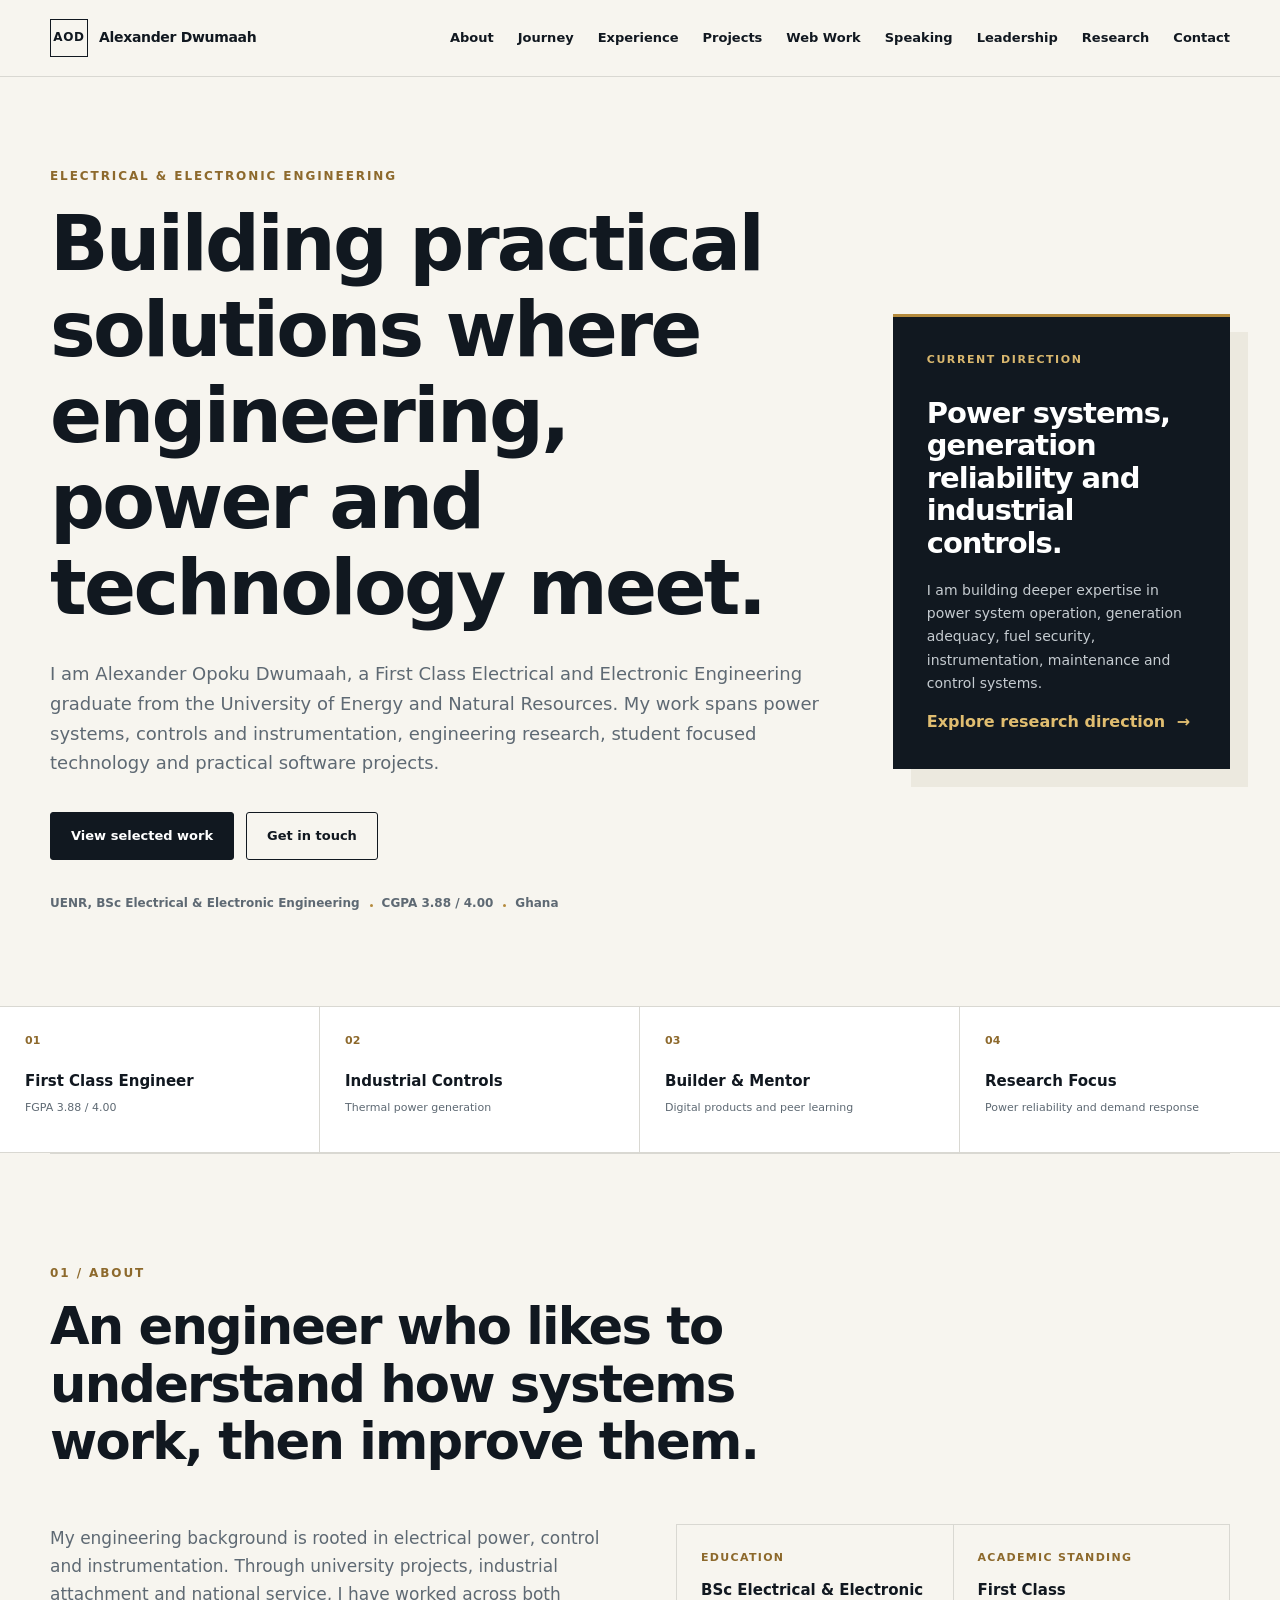
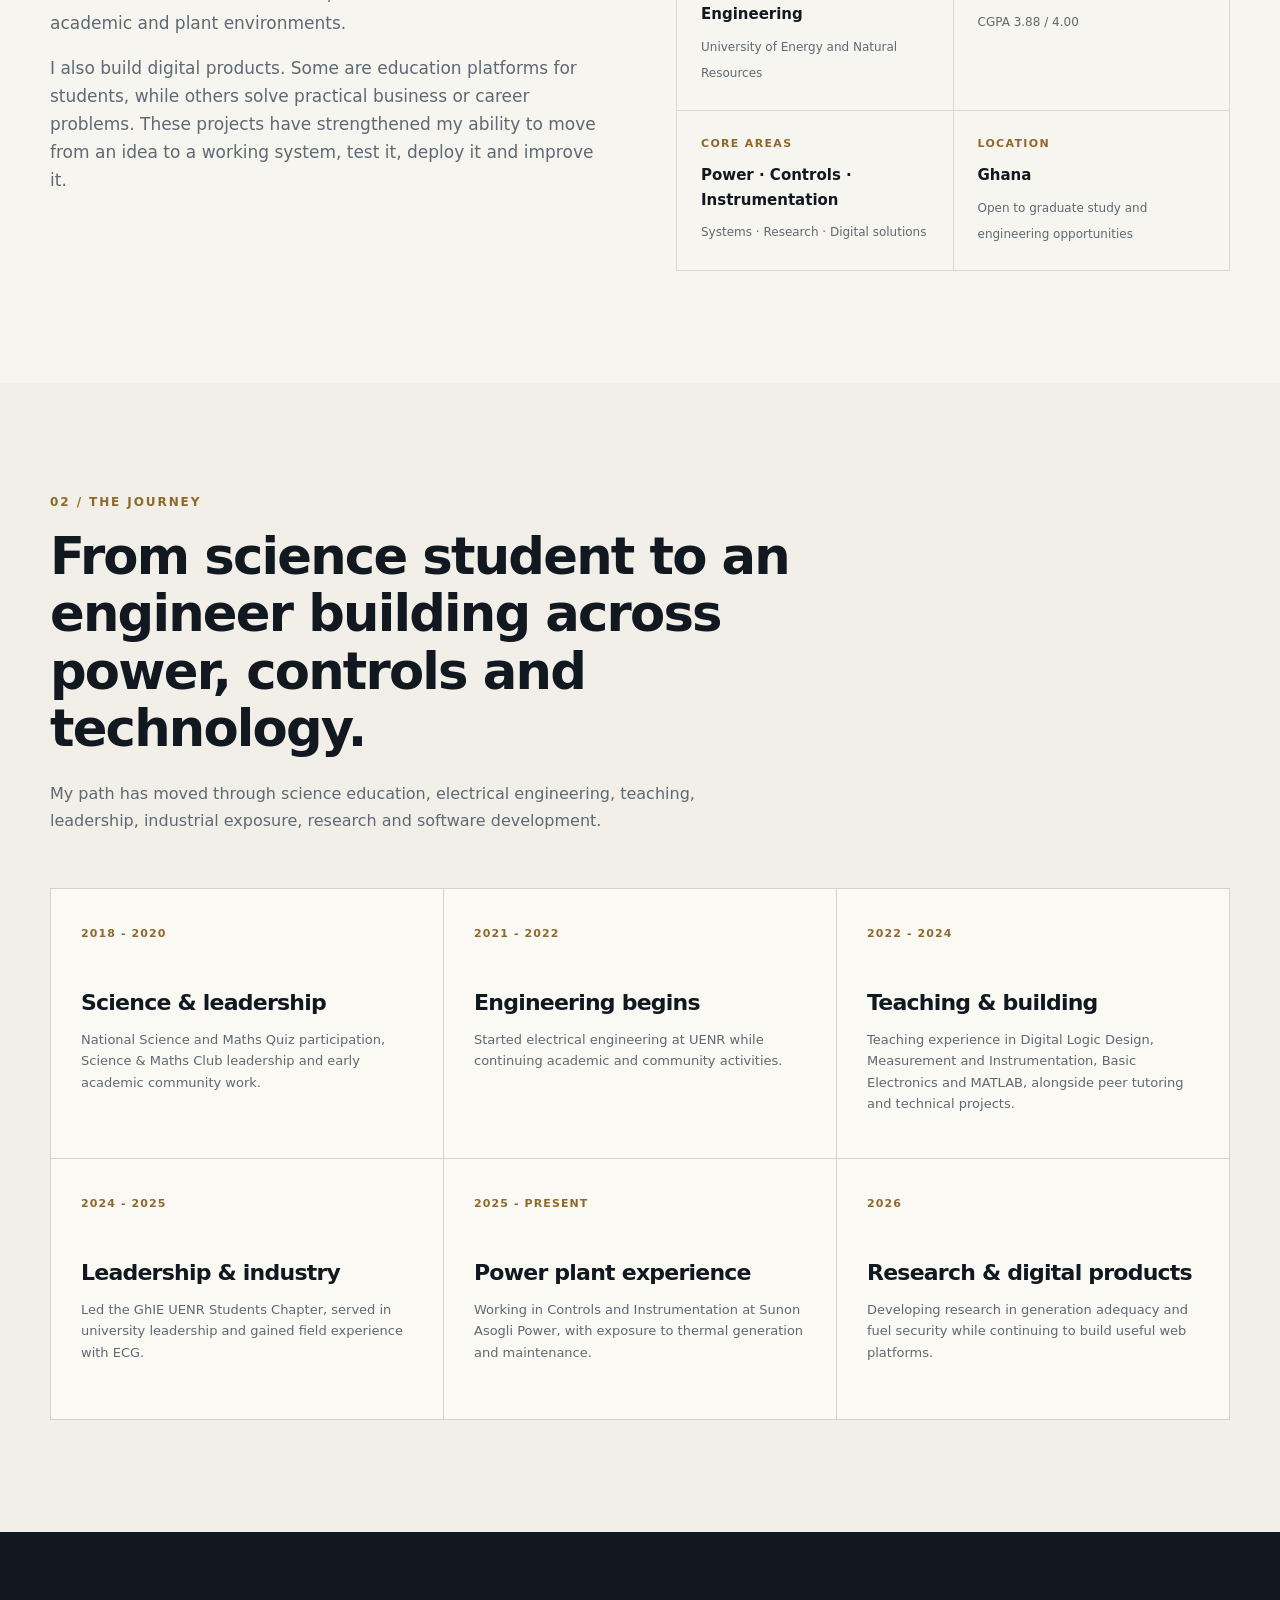
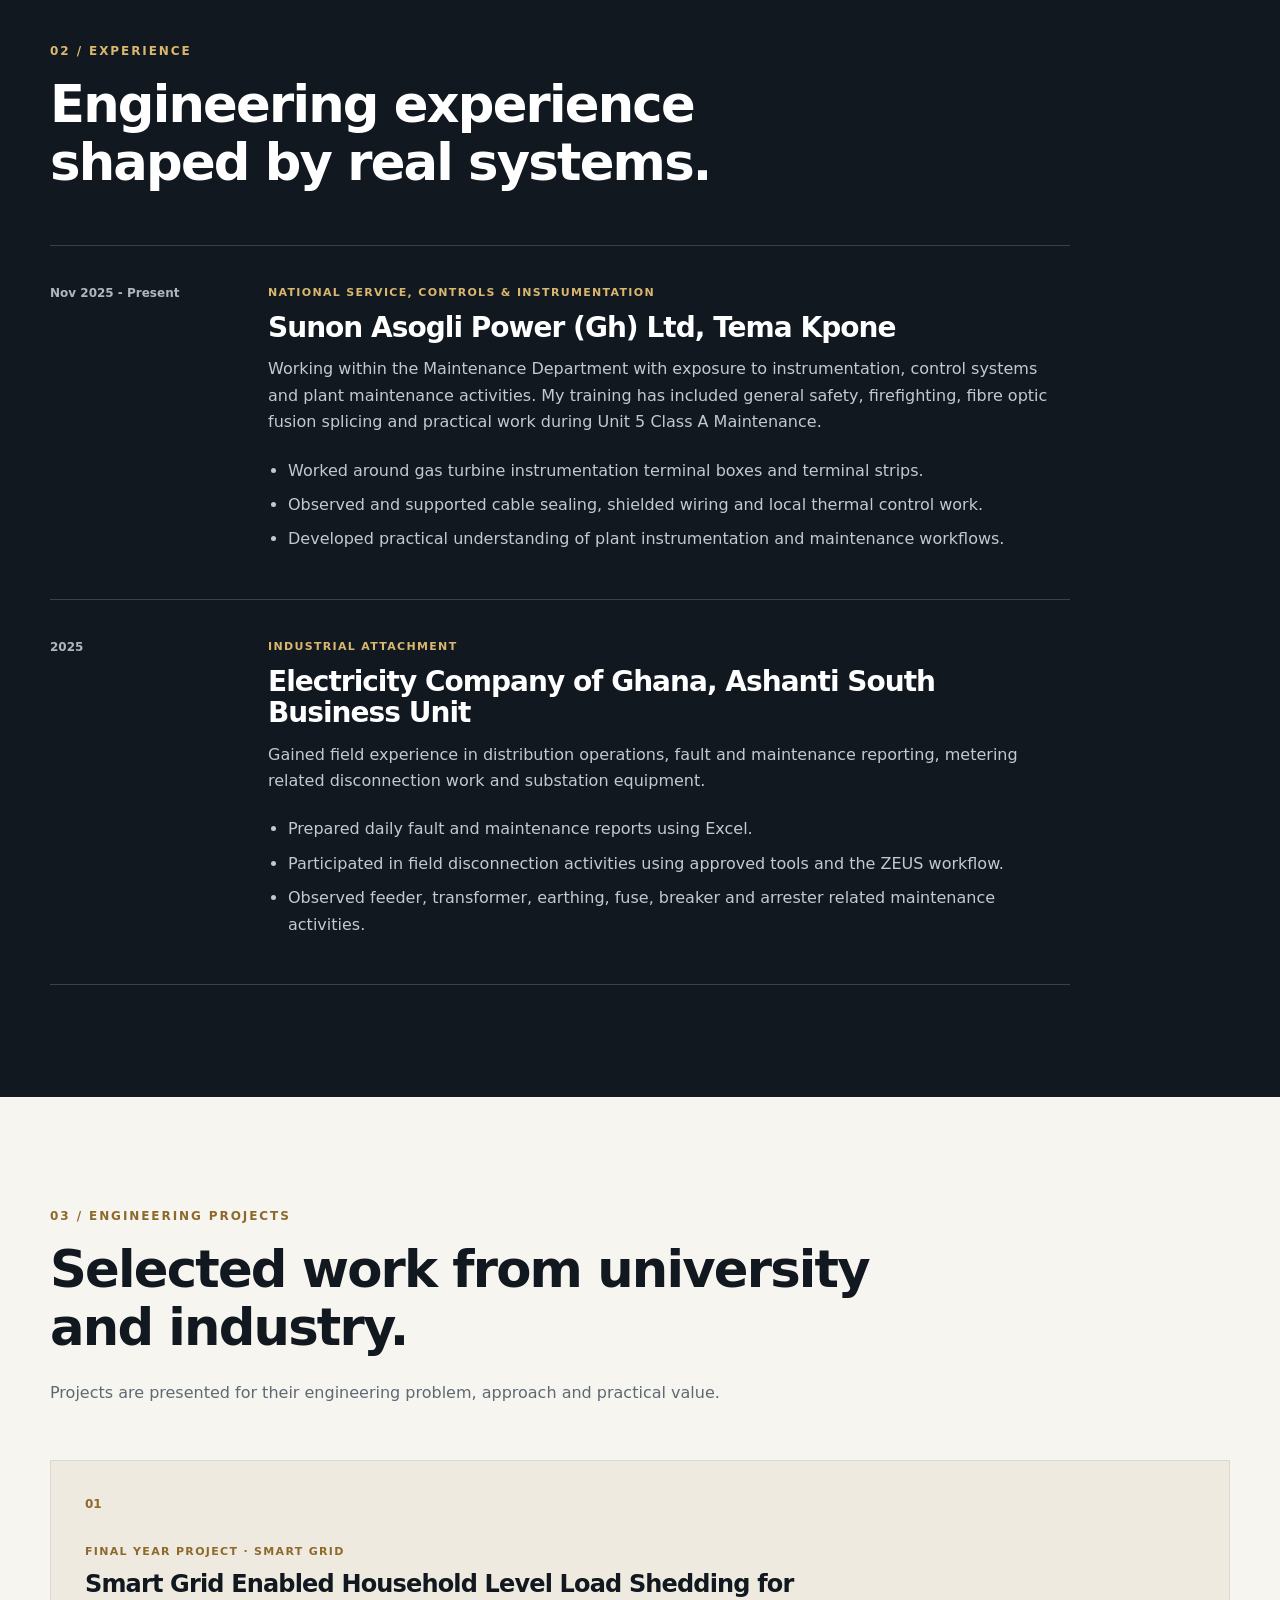
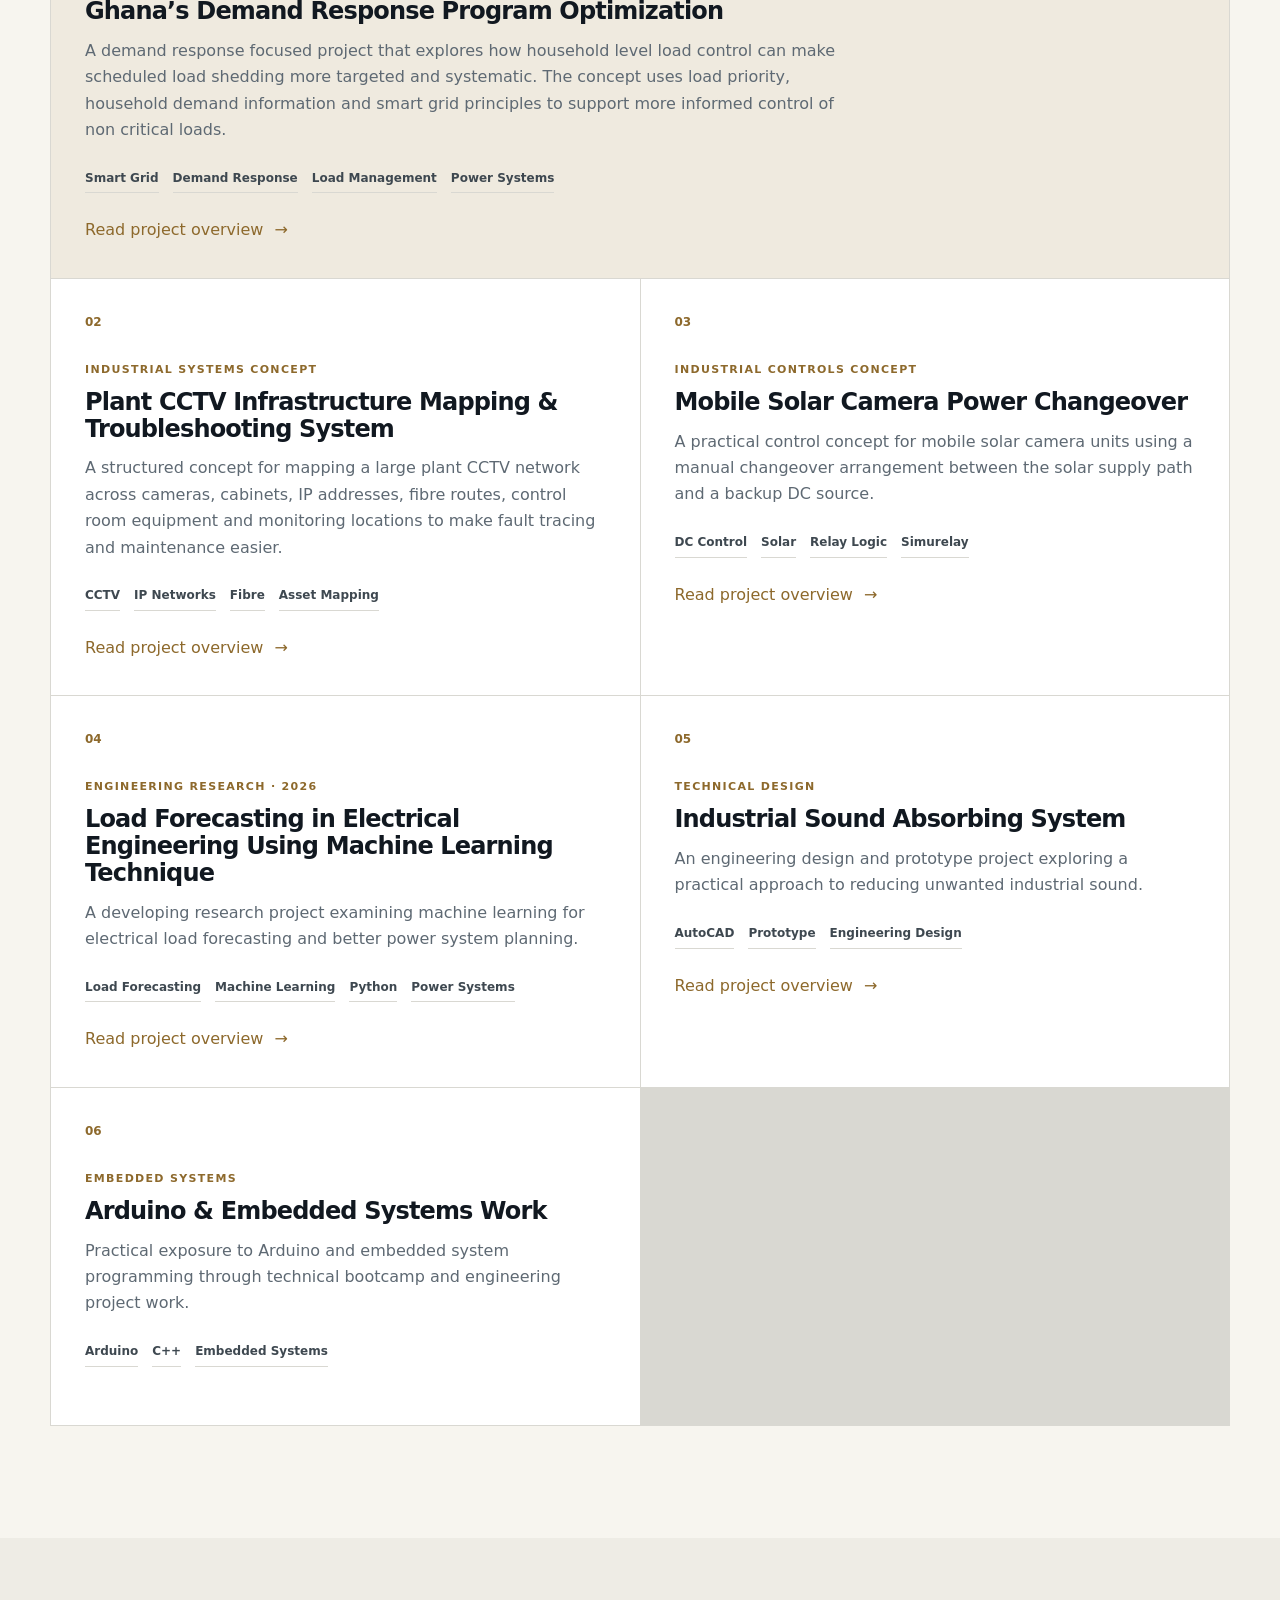
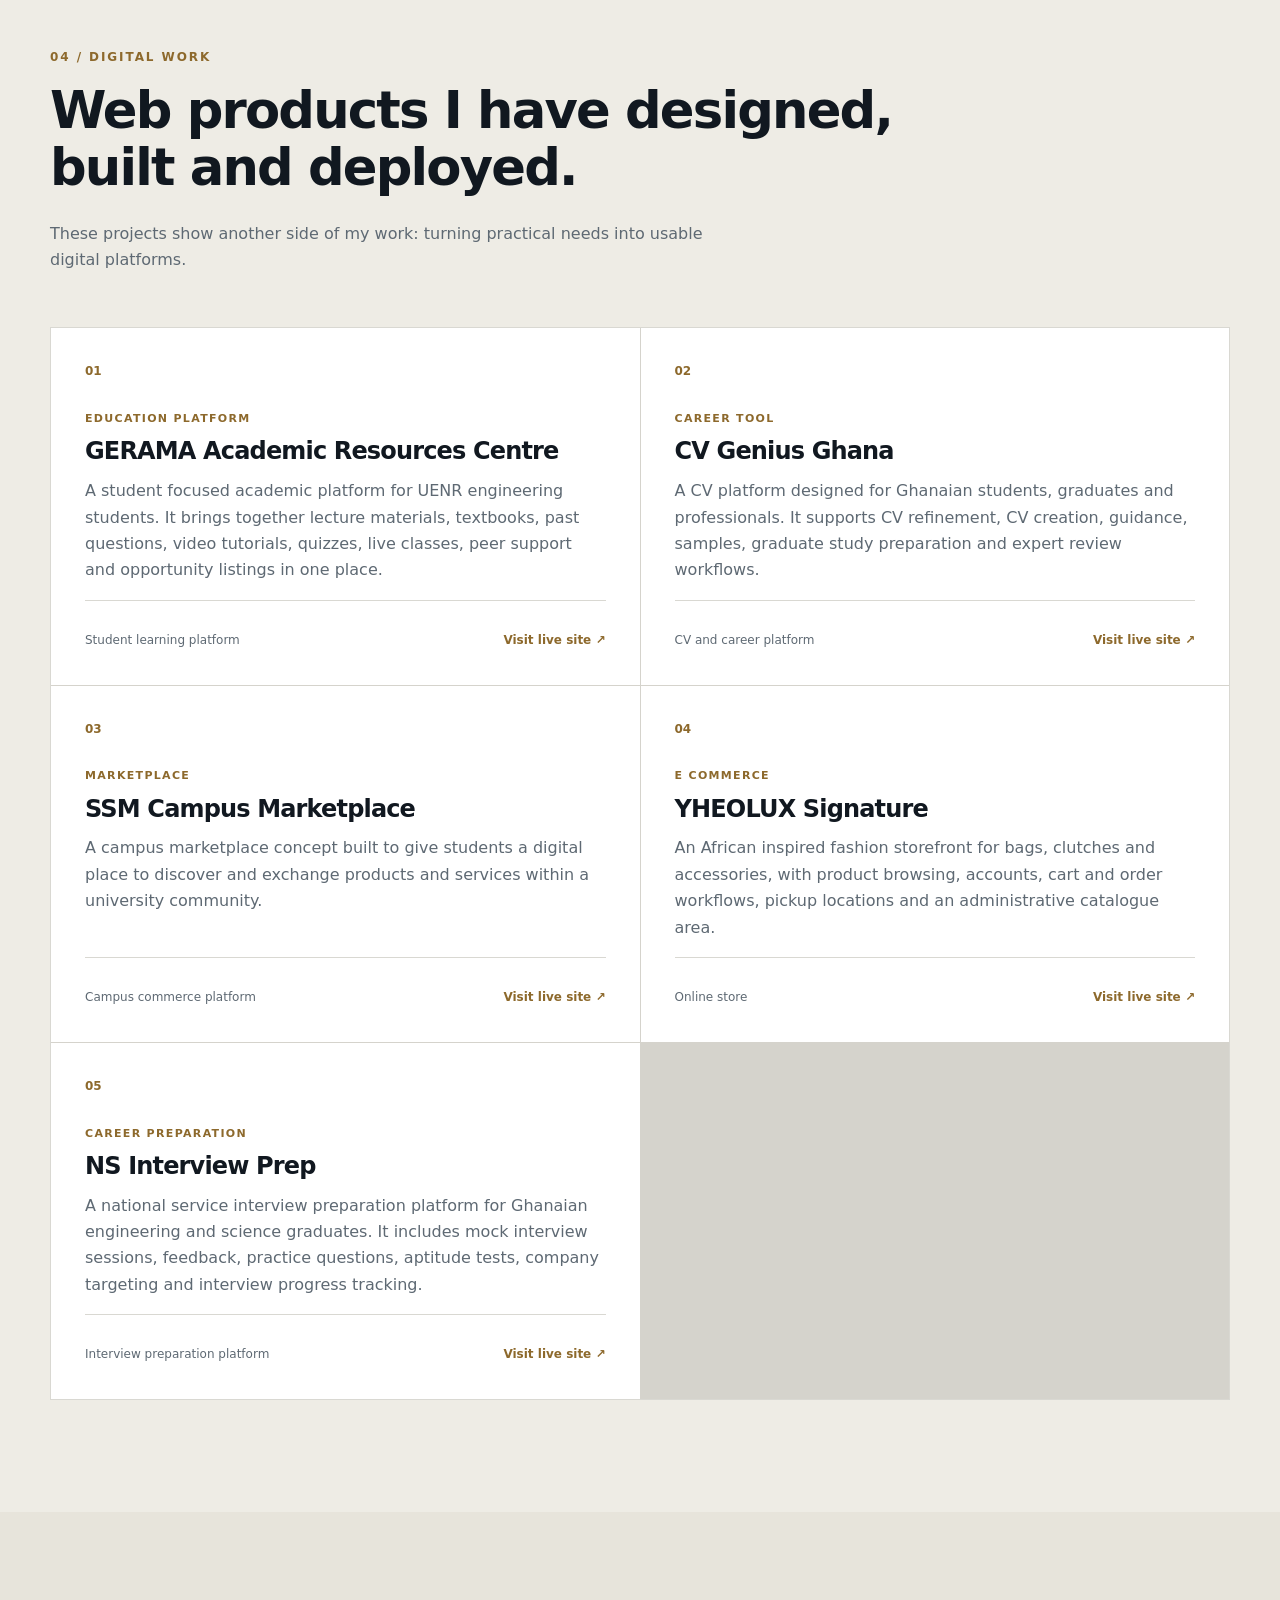
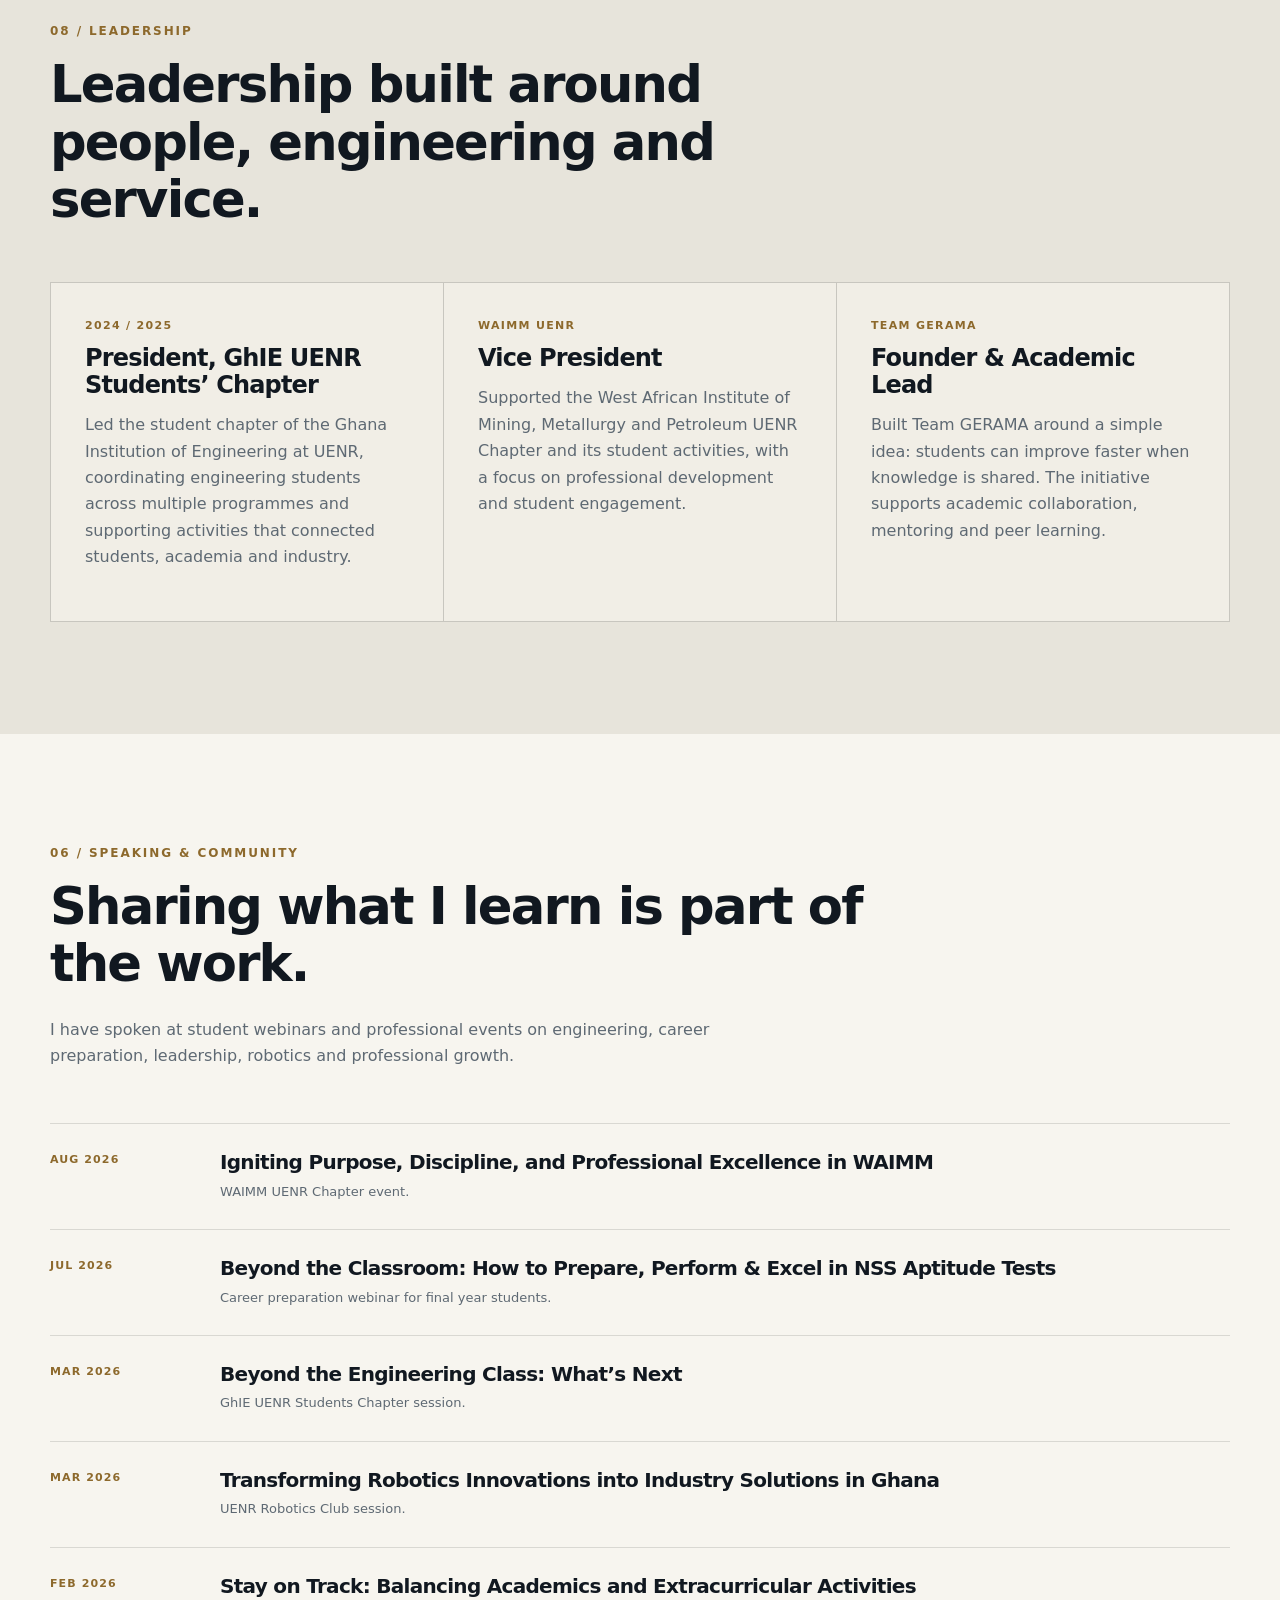
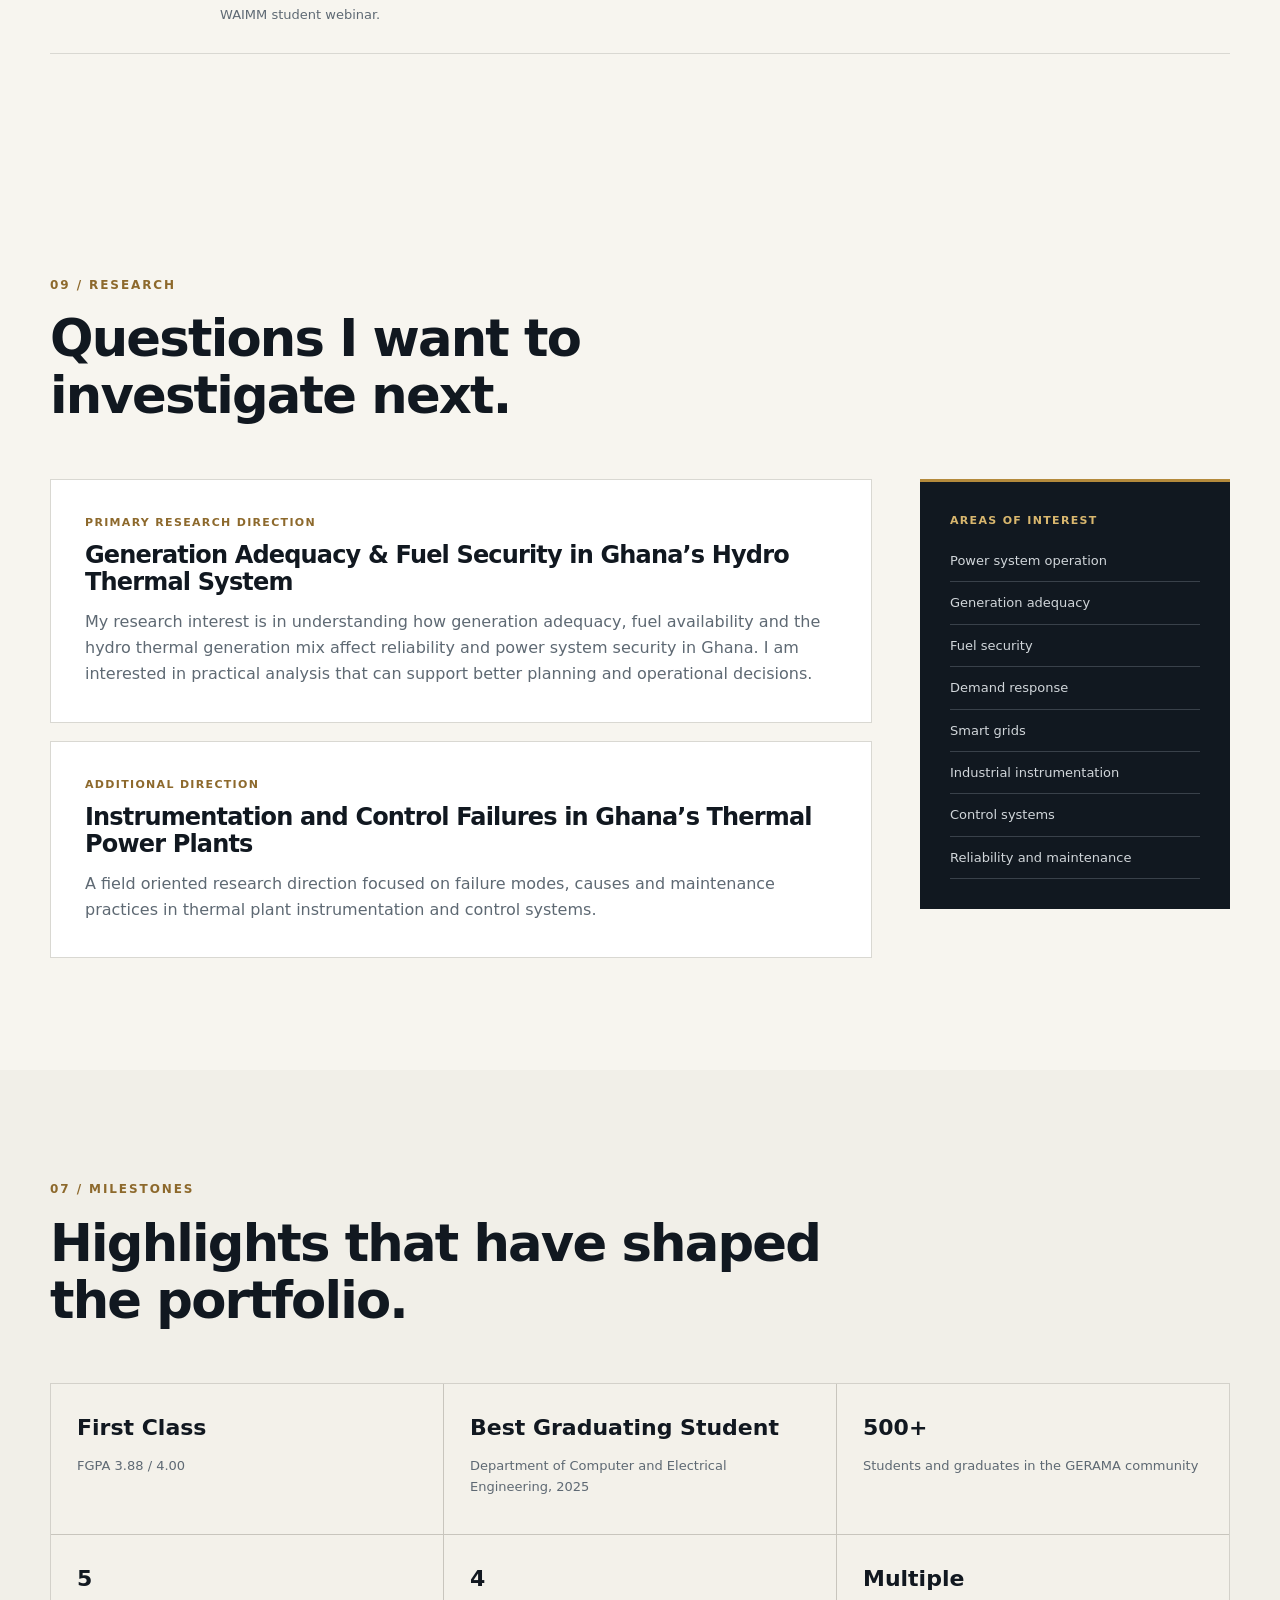
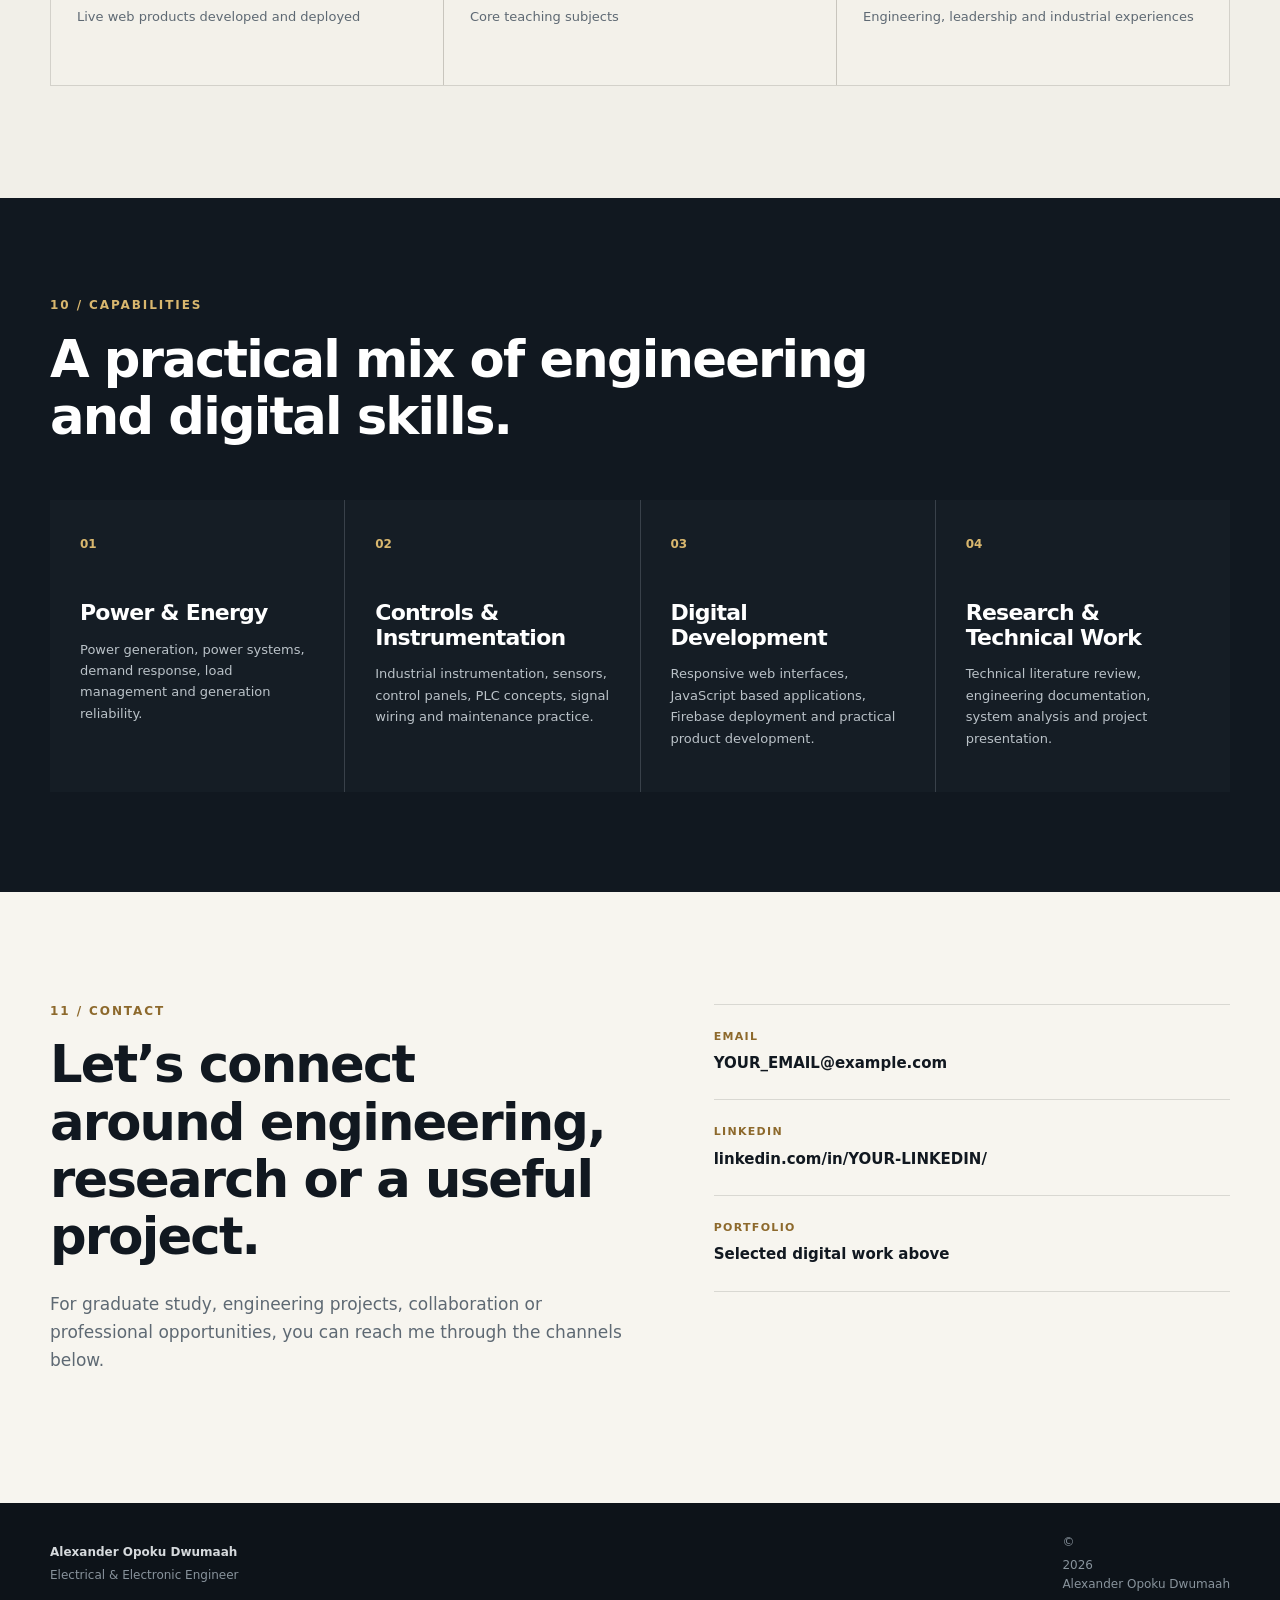
==== index.html @ 2cbf9107 "Initial commit: Portfolio website ready for deployment" ====
<!DOCTYPE html>
<html lang="en">
<head>
  <meta charset="UTF-8">
  <meta name="viewport" content="width=device-width, initial-scale=1.0">
  <meta name="description" content="Portfolio of Alexander Opoku Dwumaah, Electrical and Electronic Engineer focused on power systems, controls, instrumentation, research and practical digital solutions.">
  <meta name="author" content="Alexander Opoku Dwumaah">
  <title>Alexander Opoku Dwumaah | Electrical & Electronic Engineer</title>
  <link rel="stylesheet" href="styles.css">
</head>
<body>
  <header class="site-header">
    <div class="nav-wrap">
      <a class="brand" href="#home" aria-label="Alexander Opoku Dwumaah home">
        <span class="brand-mark">AOD</span>
        <span class="brand-name">Alexander Dwumaah</span>
      </a>

      <button class="menu-toggle" id="menuToggle" aria-label="Open navigation" aria-expanded="false">
        <span></span><span></span><span></span>
      </button>

      <nav class="main-nav" id="mainNav">
        <a href="#about">About</a><a href="#journey">Journey</a>
        <a href="#experience">Experience</a>
        <a href="#projects">Projects</a>
        <a href="#web-work">Web Work</a><a href="#talks">Speaking</a>
        <a href="#leadership">Leadership</a>
        <a href="#research">Research</a>
        <a href="#contact">Contact</a>
      </nav>
    </div>
  </header>

  <main id="home">
    <section class="hero section">
      <div class="hero-copy">
        <p class="eyebrow">Electrical & Electronic Engineering</p>
        <h1>Building practical solutions where engineering, power and technology meet.</h1>
        <p class="hero-text">
          I am Alexander Opoku Dwumaah, a First Class Electrical and Electronic Engineering graduate from the University of Energy and Natural Resources. My work spans power systems, controls and instrumentation, engineering research, student focused technology and practical software projects.
        </p>
        <div class="hero-actions">
          <a class="button button-dark" href="#projects">View selected work</a>
          <a class="button button-light" href="#contact">Get in touch</a>
        </div>
        <div class="hero-meta">
          <span>UENR, BSc Electrical & Electronic Engineering</span>
          <span>CGPA 3.88 / 4.00</span>
          <span>Ghana</span>
        </div>
      </div>

      <aside class="hero-card">
        <p class="card-label">Current direction</p>
        <h2>Power systems, generation reliability and industrial controls.</h2>
        <p>
          I am building deeper expertise in power system operation, generation adequacy, fuel security, instrumentation, maintenance and control systems.
        </p>
        <a href="#research" class="text-link">Explore research direction <span>→</span></a>
      </aside>
    </section>

    <section class="profile-strip"><div><span>01</span><strong>First Class Engineer</strong><small>FGPA 3.88 / 4.00</small></div><div><span>02</span><strong>Industrial Controls</strong><small>Thermal power generation</small></div><div><span>03</span><strong>Builder & Mentor</strong><small>Digital products and peer learning</small></div><div><span>04</span><strong>Research Focus</strong><small>Power reliability and demand response</small></div></section>

    <section class="section intro-section" id="about">
      <div class="section-heading">
        <p class="eyebrow">01 / About</p>
        <h2>An engineer who likes to understand how systems work, then improve them.</h2>
      </div>
      <div class="two-column">
        <div>
          <p>
            My engineering background is rooted in electrical power, control and instrumentation. Through university projects, industrial attachment and national service, I have worked across both academic and plant environments.
          </p>
          <p>
            I also build digital products. Some are education platforms for students, while others solve practical business or career problems. These projects have strengthened my ability to move from an idea to a working system, test it, deploy it and improve it.
          </p>
        </div>
        <div class="detail-grid">
          <div>
            <span class="detail-title">Education</span>
            <strong>BSc Electrical & Electronic Engineering</strong>
            <small>University of Energy and Natural Resources</small>
          </div>
          <div>
            <span class="detail-title">Academic standing</span>
            <strong>First Class</strong>
            <small>CGPA 3.88 / 4.00</small>
          </div>
          <div>
            <span class="detail-title">Core areas</span>
            <strong>Power · Controls · Instrumentation</strong>
            <small>Systems · Research · Digital solutions</small>
          </div>
          <div>
            <span class="detail-title">Location</span>
            <strong>Ghana</strong>
            <small>Open to graduate study and engineering opportunities</small>
          </div>
        </div>
      </div>
    </section>

    <section class="section journey-section" id="journey"><div class="section-heading"><p class="eyebrow">02 / The Journey</p><h2>From science student to an engineer building across power, controls and technology.</h2><p class="section-intro">My path has moved through science education, electrical engineering, teaching, leadership, industrial exposure, research and software development.</p></div><div class="journey-grid"><article><span>2018 - 2020</span><h3>Science & leadership</h3><p>National Science and Maths Quiz participation, Science & Maths Club leadership and early academic community work.</p></article><article><span>2021 - 2022</span><h3>Engineering begins</h3><p>Started electrical engineering at UENR while continuing academic and community activities.</p></article><article><span>2022 - 2024</span><h3>Teaching & building</h3><p>Teaching experience in Digital Logic Design, Measurement and Instrumentation, Basic Electronics and MATLAB, alongside peer tutoring and technical projects.</p></article><article><span>2024 - 2025</span><h3>Leadership & industry</h3><p>Led the GhIE UENR Students Chapter, served in university leadership and gained field experience with ECG.</p></article><article><span>2025 - Present</span><h3>Power plant experience</h3><p>Working in Controls and Instrumentation at Sunon Asogli Power, with exposure to thermal generation and maintenance.</p></article><article><span>2026</span><h3>Research & digital products</h3><p>Developing research in generation adequacy and fuel security while continuing to build useful web platforms.</p></article></div></section>

    <section class="section dark-section" id="experience">
      <div class="section-heading">
        <p class="eyebrow light">02 / Experience</p>
        <h2>Engineering experience shaped by real systems.</h2>
      </div>

      <div class="timeline">
        <article class="timeline-item">
          <div class="timeline-date">Nov 2025 - Present</div>
          <div class="timeline-content">
            <p class="role">National Service, Controls & Instrumentation</p>
            <h3>Sunon Asogli Power (Gh) Ltd, Tema Kpone</h3>
            <p>
              Working within the Maintenance Department with exposure to instrumentation, control systems and plant maintenance activities. My training has included general safety, firefighting, fibre optic fusion splicing and practical work during Unit 5 Class A Maintenance.
            </p>
            <ul>
              <li>Worked around gas turbine instrumentation terminal boxes and terminal strips.</li>
              <li>Observed and supported cable sealing, shielded wiring and local thermal control work.</li>
              <li>Developed practical understanding of plant instrumentation and maintenance workflows.</li>
            </ul>
          </div>
        </article>

        <article class="timeline-item">
          <div class="timeline-date">2025</div>
          <div class="timeline-content">
            <p class="role">Industrial Attachment</p>
            <h3>Electricity Company of Ghana, Ashanti South Business Unit</h3>
            <p>
              Gained field experience in distribution operations, fault and maintenance reporting, metering related disconnection work and substation equipment.
            </p>
            <ul>
              <li>Prepared daily fault and maintenance reports using Excel.</li>
              <li>Participated in field disconnection activities using approved tools and the ZEUS workflow.</li>
              <li>Observed feeder, transformer, earthing, fuse, breaker and arrester related maintenance activities.</li>
            </ul>
          </div>
        </article>
      </div>
    </section>

    <section class="section" id="projects">
      <div class="section-heading">
        <p class="eyebrow">03 / Engineering Projects</p>
        <h2>Selected work from university and industry.</h2>
        <p class="section-intro">Projects are presented for their engineering problem, approach and practical value.</p>
      </div>

      <div class="project-grid">
        <article class="project-card featured">
          <div class="project-number">01</div>
          <p class="project-type">Final Year Project · Smart Grid</p>
          <h3>Smart Grid Enabled Household Level Load Shedding for Ghana’s Demand Response Program Optimization</h3>
          <p>
            A demand response focused project that explores how household level load control can make scheduled load shedding more targeted and systematic. The concept uses load priority, household demand information and smart grid principles to support more informed control of non critical loads.
          </p>
          <div class="tags">
            <span>Smart Grid</span><span>Demand Response</span><span>Load Management</span><span>Power Systems</span>
          </div>
          <button class="text-button" data-project="demand">Read project overview <span>→</span></button>
        </article>

        <article class="project-card">
          <div class="project-number">02</div>
          <p class="project-type">Industrial Systems Concept</p>
          <h3>Plant CCTV Infrastructure Mapping & Troubleshooting System</h3>
          <p>
            A structured concept for mapping a large plant CCTV network across cameras, cabinets, IP addresses, fibre routes, control room equipment and monitoring locations to make fault tracing and maintenance easier.
          </p>
          <div class="tags">
            <span>CCTV</span><span>IP Networks</span><span>Fibre</span><span>Asset Mapping</span>
          </div>
          <button class="text-button" data-project="cctv">Read project overview <span>→</span></button>
        </article>

        <article class="project-card">
          <div class="project-number">03</div>
          <p class="project-type">Industrial Controls Concept</p>
          <h3>Mobile Solar Camera Power Changeover</h3>
          <p>
            A practical control concept for mobile solar camera units using a manual changeover arrangement between the solar supply path and a backup DC source.
          </p>
          <div class="tags">
            <span>DC Control</span><span>Solar</span><span>Relay Logic</span><span>Simurelay</span>
          </div>
          <button class="text-button" data-project="solar">Read project overview <span>→</span></button>
        </article>
        <article class="project-card"><div class="project-number">04</div><p class="project-type">Engineering Research · 2026</p><h3>Load Forecasting in Electrical Engineering Using Machine Learning Technique</h3><p>A developing research project examining machine learning for electrical load forecasting and better power system planning.</p><div class="tags"><span>Load Forecasting</span><span>Machine Learning</span><span>Python</span><span>Power Systems</span></div><button class="text-button" data-project="forecast">Read project overview <span>→</span></button></article><article class="project-card"><div class="project-number">05</div><p class="project-type">Technical Design</p><h3>Industrial Sound Absorbing System</h3><p>An engineering design and prototype project exploring a practical approach to reducing unwanted industrial sound.</p><div class="tags"><span>AutoCAD</span><span>Prototype</span><span>Engineering Design</span></div><button class="text-button" data-project="sound">Read project overview <span>→</span></button></article><article class="project-card"><div class="project-number">06</div><p class="project-type">Embedded Systems</p><h3>Arduino & Embedded Systems Work</h3><p>Practical exposure to Arduino and embedded system programming through technical bootcamp and engineering project work.</p><div class="tags"><span>Arduino</span><span>C++</span><span>Embedded Systems</span></div></article>
      </div>
    </section>

    <section class="section web-section" id="web-work">
      <div class="section-heading">
        <p class="eyebrow">04 / Digital Work</p>
        <h2>Web products I have designed, built and deployed.</h2>
        <p class="section-intro">
          These projects show another side of my work: turning practical needs into usable digital platforms.
        </p>
      </div>

      <div class="web-grid">
        <article class="web-card">
          <div class="web-index">01</div>
          <p class="project-type">Education Platform</p>
          <h3>GERAMA Academic Resources Centre</h3>
          <p>
            A student focused academic platform for UENR engineering students. It brings together lecture materials, textbooks, past questions, video tutorials, quizzes, live classes, peer support and opportunity listings in one place.
          </p>
          <div class="web-footer">
            <span>Student learning platform</span>
            <a href="https://gerama-portal.vercel.app/index.html" target="_blank" rel="noopener">Visit live site ↗</a>
          </div>
        </article>

        <article class="web-card">
          <div class="web-index">02</div>
          <p class="project-type">Career Tool</p>
          <h3>CV Genius Ghana</h3>
          <p>
            A CV platform designed for Ghanaian students, graduates and professionals. It supports CV refinement, CV creation, guidance, samples, graduate study preparation and expert review workflows.
          </p>
          <div class="web-footer">
            <span>CV and career platform</span>
            <a href="https://cv-genius-ghana.web.app/" target="_blank" rel="noopener">Visit live site ↗</a>
          </div>
        </article>

        <article class="web-card">
          <div class="web-index">03</div>
          <p class="project-type">Marketplace</p>
          <h3>SSM Campus Marketplace</h3>
          <p>
            A campus marketplace concept built to give students a digital place to discover and exchange products and services within a university community.
          </p>
          <div class="web-footer">
            <span>Campus commerce platform</span>
            <a href="https://ssm-market-bdcf6.firebaseapp.com/" target="_blank" rel="noopener">Visit live site ↗</a>
          </div>
        </article>

        <article class="web-card">
          <div class="web-index">04</div>
          <p class="project-type">E commerce</p>
          <h3>YHEOLUX Signature</h3>
          <p>
            An African inspired fashion storefront for bags, clutches and accessories, with product browsing, accounts, cart and order workflows, pickup locations and an administrative catalogue area.
          </p>
          <div class="web-footer">
            <span>Online store</span>
            <a href="https://yheolux-store.web.app/" target="_blank" rel="noopener">Visit live site ↗</a>
          </div>
        </article>

        <article class="web-card">
          <div class="web-index">05</div>
          <p class="project-type">Career Preparation</p>
          <h3>NS Interview Prep</h3>
          <p>
            A national service interview preparation platform for Ghanaian engineering and science graduates. It includes mock interview sessions, feedback, practice questions, aptitude tests, company targeting and interview progress tracking.
          </p>
          <div class="web-footer">
            <span>Interview preparation platform</span>
            <a href="https://smart-prep-omega.vercel.app/" target="_blank" rel="noopener">Visit live site ↗</a>
          </div>
        </article>
      </div>
    </section>

    <section class="section light-panel" id="leadership">
      <div class="section-heading">
        <p class="eyebrow">08 / Leadership</p>
        <h2>Leadership built around people, engineering and service.</h2>
      </div>

      <div class="leadership-grid">
        <article>
          <span class="lead-year">2024 / 2025</span>
          <h3>President, GhIE UENR Students’ Chapter</h3>
          <p>
            Led the student chapter of the Ghana Institution of Engineering at UENR, coordinating engineering students across multiple programmes and supporting activities that connected students, academia and industry.
          </p>
        </article>
        <article>
          <span class="lead-year">WAIMM UENR</span>
          <h3>Vice President</h3>
          <p>
            Supported the West African Institute of Mining, Metallurgy and Petroleum UENR Chapter and its student activities, with a focus on professional development and student engagement.
          </p>
        </article>
        <article>
          <span class="lead-year">Team GERAMA</span>
          <h3>Founder & Academic Lead</h3>
          <p>
            Built Team GERAMA around a simple idea: students can improve faster when knowledge is shared. The initiative supports academic collaboration, mentoring and peer learning.
          </p>
        </article>
      </div>
    </section>

    <section class="section talks-section" id="talks"><div class="section-heading"><p class="eyebrow">06 / Speaking & Community</p><h2>Sharing what I learn is part of the work.</h2><p class="section-intro">I have spoken at student webinars and professional events on engineering, career preparation, leadership, robotics and professional growth.</p></div><div class="talk-list"><article><span>Aug 2026</span><div><h3>Igniting Purpose, Discipline, and Professional Excellence in WAIMM</h3><p>WAIMM UENR Chapter event.</p></div></article><article><span>Jul 2026</span><div><h3>Beyond the Classroom: How to Prepare, Perform & Excel in NSS Aptitude Tests</h3><p>Career preparation webinar for final year students.</p></div></article><article><span>Mar 2026</span><div><h3>Beyond the Engineering Class: What’s Next</h3><p>GhIE UENR Students Chapter session.</p></div></article><article><span>Mar 2026</span><div><h3>Transforming Robotics Innovations into Industry Solutions in Ghana</h3><p>UENR Robotics Club session.</p></div></article><article><span>Feb 2026</span><div><h3>Stay on Track: Balancing Academics and Extracurricular Activities</h3><p>WAIMM student webinar.</p></div></article></div></section>

    <section class="section" id="research">
      <div class="section-heading">
        <p class="eyebrow">09 / Research</p>
        <h2>Questions I want to investigate next.</h2>
      </div>

      <div class="research-layout">
        <div class="research-main">
          <article class="research-card">
            <p class="project-type">Primary research direction</p>
            <h3>Generation Adequacy & Fuel Security in Ghana’s Hydro Thermal System</h3>
            <p>
              My research interest is in understanding how generation adequacy, fuel availability and the hydro thermal generation mix affect reliability and power system security in Ghana. I am interested in practical analysis that can support better planning and operational decisions.
            </p>
          </article>
          <article class="research-card">
            <p class="project-type">Additional direction</p>
            <h3>Instrumentation and Control Failures in Ghana’s Thermal Power Plants</h3>
            <p>
              A field oriented research direction focused on failure modes, causes and maintenance practices in thermal plant instrumentation and control systems.
            </p>
          </article>
        </div>

        <aside class="research-side">
          <p class="side-label">Areas of interest</p>
          <ul>
            <li>Power system operation</li>
            <li>Generation adequacy</li>
            <li>Fuel security</li>
            <li>Demand response</li>
            <li>Smart grids</li>
            <li>Industrial instrumentation</li>
            <li>Control systems</li>
            <li>Reliability and maintenance</li>
          </ul>
        </aside>
      </div>
    </section>

    <section class="section achievement-section"><div class="section-heading"><p class="eyebrow">07 / Milestones</p><h2>Highlights that have shaped the portfolio.</h2></div><div class="milestone-grid"><div><strong>First Class</strong><span>FGPA 3.88 / 4.00</span></div><div><strong>Best Graduating Student</strong><span>Department of Computer and Electrical Engineering, 2025</span></div><div><strong>500+</strong><span>Students and graduates in the GERAMA community</span></div><div><strong>5</strong><span>Live web products developed and deployed</span></div><div><strong>4</strong><span>Core teaching subjects</span></div><div><strong>Multiple</strong><span>Engineering, leadership and industrial experiences</span></div></div></section>

    <section class="section dark-section skills-section">
      <div class="section-heading">
        <p class="eyebrow light">10 / Capabilities</p>
        <h2>A practical mix of engineering and digital skills.</h2>
      </div>
      <div class="skills-grid">
        <div>
          <span>01</span>
          <h3>Power & Energy</h3>
          <p>Power generation, power systems, demand response, load management and generation reliability.</p>
        </div>
        <div>
          <span>02</span>
          <h3>Controls & Instrumentation</h3>
          <p>Industrial instrumentation, sensors, control panels, PLC concepts, signal wiring and maintenance practice.</p>
        </div>
        <div>
          <span>03</span>
          <h3>Digital Development</h3>
          <p>Responsive web interfaces, JavaScript based applications, Firebase deployment and practical product development.</p>
        </div>
        <div>
          <span>04</span>
          <h3>Research & Technical Work</h3>
          <p>Technical literature review, engineering documentation, system analysis and project presentation.</p>
        </div>
      </div>
    </section>

    <section class="section contact-section" id="contact">
      <div class="contact-copy">
        <p class="eyebrow">11 / Contact</p>
        <h2>Let’s connect around engineering, research or a useful project.</h2>
        <p>
          For graduate study, engineering projects, collaboration or professional opportunities, you can reach me through the channels below.
        </p>
      </div>

      <div class="contact-links">
        <a class="contact-item" href="mailto:YOUR_EMAIL@example.com">
          <span>Email</span>
          <strong>YOUR_EMAIL@example.com</strong>
        </a>
        <a class="contact-item" href="https://www.linkedin.com/in/YOUR-LINKEDIN/" target="_blank" rel="noopener">
          <span>LinkedIn</span>
          <strong>linkedin.com/in/YOUR-LINKEDIN/</strong>
        </a>
        <a class="contact-item" href="#web-work">
          <span>Portfolio</span>
          <strong>Selected digital work above</strong>
        </a>
      </div>
    </section>
  </main>

  <footer class="site-footer">
    <div>
      <strong>Alexander Opoku Dwumaah</strong>
      <span>Electrical & Electronic Engineer</span>
    </div>
    <p>© <span id="year"></span> Alexander Opoku Dwumaah</p>
  </footer>

  <div class="modal" id="projectModal" aria-hidden="true">
    <div class="modal-backdrop" data-close-modal></div>
    <div class="modal-dialog" role="dialog" aria-modal="true" aria-labelledby="modalTitle">
      <button class="modal-close" data-close-modal aria-label="Close project overview">×</button>
      <p class="project-type" id="modalType"></p>
      <h2 id="modalTitle"></h2>
      <div id="modalBody"></div>
    </div>
  </div>

  <script src="script.js"></script>
</body>
</html>
---- styles.css ----
:root {
  --ink: #111820;
  --muted: #5e6973;
  --paper: #f7f5ef;
  --white: #ffffff;
  --line: #d9d8d2;
  --dark: #111820;
  --gold: #b48a3c;
  --gold-dark: #8d692c;
  --soft: #ece9df;
  --max: 1180px;
}

* {
  box-sizing: border-box;
}

html {
  scroll-behavior: smooth;
}

body {
  margin: 0;
  color: var(--ink);
  background: var(--paper);
  font-family: Inter, ui-sans-serif, system-ui, -apple-system, BlinkMacSystemFont, "Segoe UI", sans-serif;
  line-height: 1.65;
}

a {
  color: inherit;
  text-decoration: none;
}

button,
a {
  -webkit-tap-highlight-color: transparent;
}

.site-header {
  position: sticky;
  top: 0;
  z-index: 50;
  background: rgba(247, 245, 239, 0.96);
  border-bottom: 1px solid var(--line);
  backdrop-filter: blur(12px);
}

.nav-wrap {
  width: min(var(--max), calc(100% - 48px));
  min-height: 76px;
  margin: 0 auto;
  display: flex;
  align-items: center;
  justify-content: space-between;
  gap: 28px;
}

.brand {
  display: inline-flex;
  align-items: center;
  gap: 11px;
  font-weight: 750;
  letter-spacing: -0.02em;
}

.brand-mark {
  display: grid;
  place-items: center;
  width: 38px;
  height: 38px;
  border: 1px solid var(--ink);
  font-size: 12px;
  letter-spacing: 0.06em;
}

.brand-name {
  font-size: 14px;
}

.main-nav {
  display: flex;
  align-items: center;
  gap: 24px;
  font-size: 13px;
  font-weight: 650;
}

.main-nav a {
  position: relative;
  padding: 8px 0;
}

.main-nav a::after {
  content: "";
  position: absolute;
  left: 0;
  right: 100%;
  bottom: 1px;
  height: 1px;
  background: var(--gold);
  transition: right 180ms ease;
}

.main-nav a:hover::after {
  right: 0;
}

.menu-toggle {
  display: none;
  border: 0;
  background: transparent;
  padding: 8px;
  cursor: pointer;
}

.menu-toggle span {
  display: block;
  width: 24px;
  height: 2px;
  background: var(--ink);
  margin: 5px 0;
}

.section {
  width: min(var(--max), calc(100% - 48px));
  margin: 0 auto;
  padding: 112px 0;
}

.hero {
  min-height: calc(100vh - 76px);
  display: grid;
  grid-template-columns: minmax(0, 1.6fr) minmax(300px, 0.7fr);
  align-items: center;
  gap: 72px;
  padding-top: 92px;
  padding-bottom: 92px;
}

.eyebrow {
  margin: 0 0 18px;
  color: var(--gold-dark);
  font-size: 12px;
  line-height: 1.2;
  font-weight: 800;
  letter-spacing: 0.16em;
  text-transform: uppercase;
}

.eyebrow.light {
  color: #d9b76e;
}

h1,
h2,
h3,
p {
  margin-top: 0;
}

h1,
h2,
h3 {
  letter-spacing: -0.035em;
  line-height: 1.12;
}

h1 {
  max-width: 850px;
  margin-bottom: 28px;
  font-size: clamp(44px, 6vw, 78px);
  font-weight: 780;
}

h2 {
  margin-bottom: 24px;
  font-size: clamp(34px, 4vw, 56px);
  font-weight: 760;
}

h3 {
  margin-bottom: 13px;
  font-size: 24px;
}

.hero-text {
  max-width: 770px;
  margin-bottom: 34px;
  color: var(--muted);
  font-size: 18px;
}

.hero-actions {
  display: flex;
  gap: 12px;
  flex-wrap: wrap;
}

.button {
  display: inline-flex;
  align-items: center;
  justify-content: center;
  min-height: 48px;
  padding: 0 20px;
  border: 1px solid var(--ink);
  border-radius: 3px;
  font-size: 13px;
  font-weight: 750;
  transition: transform 160ms ease, background 160ms ease, color 160ms ease;
}

.button:hover {
  transform: translateY(-2px);
}

.button-dark {
  color: var(--white);
  background: var(--dark);
}

.button-light {
  background: transparent;
}

.hero-meta {
  display: flex;
  flex-wrap: wrap;
  gap: 9px 22px;
  margin-top: 34px;
  color: var(--muted);
  font-size: 12px;
  font-weight: 650;
}

.hero-meta span {
  position: relative;
}

.hero-meta span:not(:last-child)::after {
  content: "";
  position: absolute;
  width: 3px;
  height: 3px;
  border-radius: 50%;
  background: var(--gold);
  right: -13px;
  top: 50%;
}

.hero-card {
  padding: 34px;
  border-top: 3px solid var(--gold);
  background: var(--dark);
  color: var(--white);
  box-shadow: 18px 18px 0 var(--soft);
}

.hero-card .card-label {
  margin-bottom: 28px;
  color: #d9b76e;
  font-size: 11px;
  font-weight: 800;
  letter-spacing: 0.14em;
  text-transform: uppercase;
}

.hero-card h2 {
  font-size: 29px;
  margin-bottom: 20px;
}

.hero-card p {
  color: #c5cbd0;
  font-size: 14px;
}

.text-link,
.text-button,
.web-footer a {
  color: var(--gold-dark);
  font-weight: 750;
}

.hero-card .text-link {
  color: #e0bd70;
}

.text-link span,
.text-button span {
  margin-left: 6px;
}

.section-heading {
  max-width: 880px;
  margin-bottom: 54px;
}

.section-heading h2 {
  max-width: 850px;
}

.section-intro {
  max-width: 680px;
  color: var(--muted);
}

.intro-section {
  border-top: 1px solid var(--line);
}

.two-column {
  display: grid;
  grid-template-columns: 1fr 1fr;
  gap: 72px;
}

.two-column > div:first-child p {
  max-width: 650px;
  color: var(--muted);
  font-size: 17px;
}

.detail-grid {
  display: grid;
  grid-template-columns: 1fr 1fr;
  gap: 1px;
  background: var(--line);
  border: 1px solid var(--line);
}

.detail-grid > div {
  min-height: 150px;
  padding: 24px;
  background: var(--paper);
}

.detail-title,
.lead-year,
.project-type,
.role,
.side-label {
  display: block;
  margin-bottom: 10px;
  color: var(--gold-dark);
  font-size: 11px;
  font-weight: 800;
  letter-spacing: 0.12em;
  text-transform: uppercase;
}

.detail-grid strong {
  display: block;
  margin-bottom: 6px;
  font-size: 15px;
}

.detail-grid small {
  color: var(--muted);
  font-size: 12px;
}

.dark-section {
  width: 100%;
  padding-left: max(24px, calc((100% - var(--max)) / 2));
  padding-right: max(24px, calc((100% - var(--max)) / 2));
  background: var(--dark);
  color: var(--white);
}

.timeline {
  max-width: 1020px;
  border-top: 1px solid #39414a;
}

.timeline-item {
  display: grid;
  grid-template-columns: 170px 1fr;
  gap: 48px;
  padding: 38px 0;
  border-bottom: 1px solid #39414a;
}

.timeline-date {
  color: #aeb7be;
  font-size: 12px;
  font-weight: 700;
}

.timeline-content .role {
  color: #d9b76e;
}

.timeline-content h3 {
  font-size: 28px;
}

.timeline-content p:not(.role) {
  max-width: 780px;
  color: #c3c9ce;
}

.timeline-content ul {
  margin: 22px 0 0;
  padding-left: 20px;
  color: #c3c9ce;
}

.timeline-content li {
  margin-bottom: 8px;
}

.project-grid,
.web-grid {
  display: grid;
  grid-template-columns: repeat(2, minmax(0, 1fr));
  gap: 1px;
  background: var(--line);
  border: 1px solid var(--line);
}

.project-card,
.web-card {
  background: var(--white);
  padding: 34px;
}

.project-card.featured {
  grid-column: span 2;
  background: #efeadf;
}

.project-number,
.web-index {
  margin-bottom: 28px;
  color: var(--gold-dark);
  font-size: 12px;
  font-weight: 850;
}

.project-card h3,
.web-card h3 {
  max-width: 800px;
}

.project-card p:not(.project-type),
.web-card p:not(.project-type) {
  max-width: 760px;
  color: var(--muted);
}

.tags {
  display: flex;
  flex-wrap: wrap;
  gap: 8px 14px;
  margin: 25px 0 24px;
}

.tags span {
  padding: 0 0 4px;
  border-bottom: 1px solid var(--line);
  color: #3e4850;
  font-size: 12px;
  font-weight: 700;
}

.text-button {
  padding: 0;
  border: 0;
  background: transparent;
  font: inherit;
  cursor: pointer;
}

.web-section {
  background: #eeece5;
  width: 100%;
  padding-left: max(24px, calc((100% - var(--max)) / 2));
  padding-right: max(24px, calc((100% - var(--max)) / 2));
}

.web-grid {
  background: #d5d3cc;
}

.web-card {
  min-height: 350px;
  display: flex;
  flex-direction: column;
}

.web-footer {
  display: flex;
  align-items: center;
  justify-content: space-between;
  gap: 20px;
  margin-top: auto;
  padding-top: 30px;
  border-top: 1px solid var(--line);
  color: var(--muted);
  font-size: 12px;
}

.web-footer a {
  white-space: nowrap;
}

.light-panel {
  background: #e7e4db;
  width: 100%;
  padding-left: max(24px, calc((100% - var(--max)) / 2));
  padding-right: max(24px, calc((100% - var(--max)) / 2));
}

.leadership-grid {
  display: grid;
  grid-template-columns: repeat(3, 1fr);
  gap: 1px;
  background: #c8c6bf;
  border: 1px solid #c8c6bf;
}

.leadership-grid article {
  padding: 34px;
  min-height: 300px;
  background: #f1eee6;
}

.leadership-grid p {
  color: var(--muted);
}

.research-layout {
  display: grid;
  grid-template-columns: 1fr 310px;
  gap: 48px;
}

.research-main {
  display: grid;
  gap: 18px;
}

.research-card {
  padding: 34px;
  border: 1px solid var(--line);
  background: var(--white);
}

.research-card p:last-child {
  max-width: 780px;
  margin-bottom: 0;
  color: var(--muted);
}

.research-side {
  align-self: start;
  padding: 30px;
  border-top: 3px solid var(--gold);
  background: var(--dark);
  color: var(--white);
}

.research-side ul {
  margin: 0;
  padding: 0;
  list-style: none;
}

.research-side li {
  padding: 10px 0;
  border-bottom: 1px solid #39414a;
  color: #d1d6da;
  font-size: 13px;
}

.research-side .side-label {
  color: #d9b76e;
}

.skills-section {
  padding-top: 100px;
  padding-bottom: 100px;
}

.skills-grid {
  display: grid;
  grid-template-columns: repeat(4, 1fr);
  gap: 1px;
  background: #39414a;
}

.skills-grid > div {
  min-height: 280px;
  padding: 30px;
  background: #151d25;
}

.skills-grid span {
  color: #d9b76e;
  font-size: 12px;
  font-weight: 800;
}

.skills-grid h3 {
  margin-top: 45px;
  font-size: 22px;
}

.skills-grid p {
  color: #bac2c8;
  font-size: 13px;
}

.contact-section {
  display: grid;
  grid-template-columns: 1fr 0.9fr;
  gap: 90px;
  align-items: start;
}

.contact-copy p:last-child {
  max-width: 600px;
  color: var(--muted);
  font-size: 17px;
}

.contact-links {
  border-top: 1px solid var(--line);
}

.contact-item {
  display: block;
  padding: 23px 0;
  border-bottom: 1px solid var(--line);
  transition: padding-left 160ms ease;
}

.contact-item:hover {
  padding-left: 8px;
}

.contact-item span {
  display: block;
  margin-bottom: 4px;
  color: var(--gold-dark);
  font-size: 11px;
  font-weight: 800;
  letter-spacing: 0.12em;
  text-transform: uppercase;
}

.contact-item strong {
  font-size: 15px;
  overflow-wrap: anywhere;
}

.site-footer {
  display: flex;
  align-items: center;
  justify-content: space-between;
  gap: 30px;
  padding: 30px max(24px, calc((100% - var(--max)) / 2));
  background: #0d1319;
  color: #d5d9dc;
  font-size: 12px;
}

.site-footer strong,
.site-footer span {
  display: block;
}

.site-footer span {
  margin-top: 3px;
  color: #88939c;
}

.site-footer p {
  margin: 0;
  color: #88939c;
}

.modal {
  position: fixed;
  inset: 0;
  z-index: 100;
  display: none;
}

.modal.is-open {
  display: block;
}

.modal-backdrop {
  position: absolute;
  inset: 0;
  background: rgba(10, 15, 20, 0.76);
}

.modal-dialog {
  position: relative;
  width: min(720px, calc(100% - 32px));
  max-height: calc(100vh - 64px);
  overflow: auto;
  margin: 32px auto;
  padding: 42px;
  background: var(--paper);
  border-top: 3px solid var(--gold);
  box-shadow: 0 25px 70px rgba(0, 0, 0, 0.24);
}

.modal-dialog h2 {
  font-size: 38px;
}

.modal-dialog p {
  color: var(--muted);
}

.modal-dialog ul {
  color: var(--muted);
}

.modal-close {
  position: absolute;
  top: 15px;
  right: 18px;
  width: 36px;
  height: 36px;
  border: 1px solid var(--line);
  background: var(--white);
  color: var(--ink);
  font-size: 22px;
  line-height: 1;
  cursor: pointer;
}

@media (max-width: 900px) {
  .hero,
  .two-column,
  .contact-section,
  .research-layout {
    grid-template-columns: 1fr;
  }

  .hero {
    gap: 46px;
    min-height: auto;
  }

  .hero-card {
    max-width: 620px;
  }

  .leadership-grid,
  .skills-grid {
    grid-template-columns: repeat(2, 1fr);
  }

  .main-nav {
    gap: 14px;
  }
}

@media (max-width: 720px) {
  .section,
  .dark-section,
  .web-section,
  .light-panel {
    width: 100%;
    padding-left: 22px;
    padding-right: 22px;
  }

  .section {
    padding-top: 78px;
    padding-bottom: 78px;
  }

  .nav-wrap {
    width: calc(100% - 32px);
    min-height: 68px;
  }

  .brand-name {
    display: none;
  }

  .menu-toggle {
    display: block;
  }

  .main-nav {
    position: absolute;
    top: 68px;
    left: 0;
    right: 0;
    display: none;
    flex-direction: column;
    align-items: stretch;
    gap: 0;
    padding: 8px 22px 18px;
    background: var(--paper);
    border-bottom: 1px solid var(--line);
  }

  .main-nav.is-open {
    display: flex;
  }

  .main-nav a {
    padding: 13px 0;
    border-bottom: 1px solid var(--line);
  }

  .main-nav a::after {
    display: none;
  }

  h1 {
    font-size: clamp(40px, 12vw, 60px);
  }

  .hero {
    padding-top: 66px;
  }

  .hero-text {
    font-size: 16px;
  }

  .hero-meta {
    display: grid;
    gap: 8px;
  }

  .hero-meta span::after {
    display: none;
  }

  .detail-grid,
  .project-grid,
  .web-grid,
  .leadership-grid,
  .skills-grid {
    grid-template-columns: 1fr;
  }

  .project-card.featured {
    grid-column: span 1;
  }

  .timeline-item {
    grid-template-columns: 1fr;
    gap: 8px;
  }

  .web-card {
    min-height: 320px;
  }

  .site-footer {
    flex-direction: column;
    align-items: flex-start;
  }

  .modal-dialog {
    padding: 34px 24px;
    margin: 16px auto;
    max-height: calc(100vh - 32px);
  }

  .modal-dialog h2 {
    font-size: 31px;
  }
}

.profile-strip{display:grid;grid-template-columns:repeat(4,1fr);border-top:1px solid var(--line);border-bottom:1px solid var(--line);background:var(--white)}.profile-strip>div{min-height:145px;padding:25px;border-right:1px solid var(--line)}.profile-strip>div:last-child{border-right:0}.profile-strip span,.profile-strip strong,.profile-strip small{display:block}.profile-strip span{color:var(--gold-dark);font-size:11px;font-weight:800}.profile-strip strong{margin:19px 0 5px;font-size:15px}.profile-strip small{color:var(--muted);font-size:11px}.journey-section,.achievement-section{width:100%;padding-left:max(24px,calc((100% - var(--max))/2));padding-right:max(24px,calc((100% - var(--max))/2));background:#f1efe8}.journey-grid,.milestone-grid{display:grid;grid-template-columns:repeat(3,1fr);gap:1px;background:#d3d1ca;border:1px solid #d3d1ca}.journey-grid article{min-height:260px;padding:30px;background:#faf9f4}.journey-grid article>span,.talk-list article>span{color:var(--gold-dark);font-size:11px;font-weight:800;letter-spacing:.1em;text-transform:uppercase}.journey-grid h3{margin-top:46px;font-size:22px}.journey-grid p,.talk-list p,.milestone-grid span{color:var(--muted);font-size:13px}.talk-list{border-top:1px solid var(--line)}.talk-list article{display:grid;grid-template-columns:130px 1fr;gap:40px;padding:27px 0;border-bottom:1px solid var(--line)}.talk-list h3{margin-bottom:7px;font-size:20px}.talk-list p{margin:0}.milestone-grid{background:#c8c5bd}.milestone-grid div{min-height:150px;padding:26px;background:#f3f1ea}.milestone-grid strong,.milestone-grid span{display:block}.milestone-grid strong{font-size:22px}.milestone-grid span{margin-top:8px}@media(max-width:900px){.profile-strip,.journey-grid,.milestone-grid{grid-template-columns:repeat(2,1fr)}}@media(max-width:720px){.profile-strip,.journey-grid,.milestone-grid{grid-template-columns:1fr}.profile-strip>div{border-right:0}.talk-list article{grid-template-columns:1fr;gap:8px}}
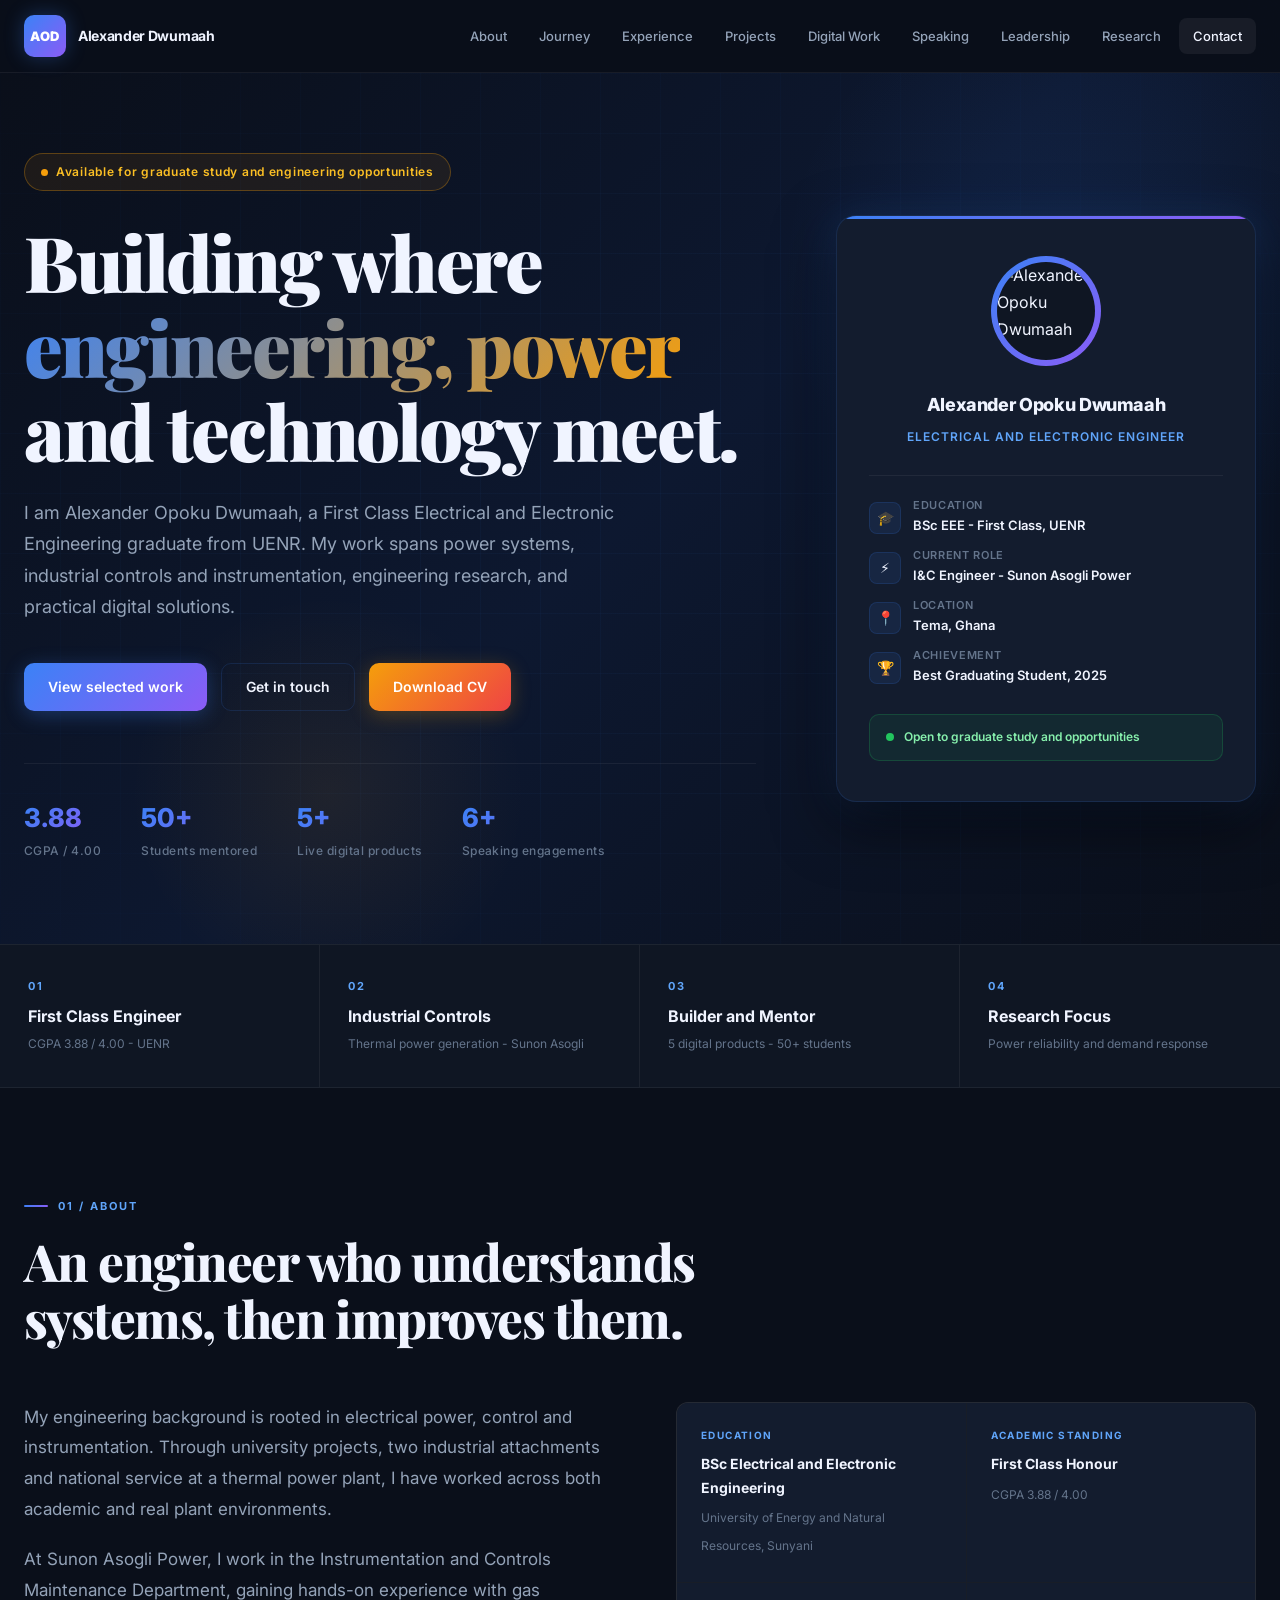
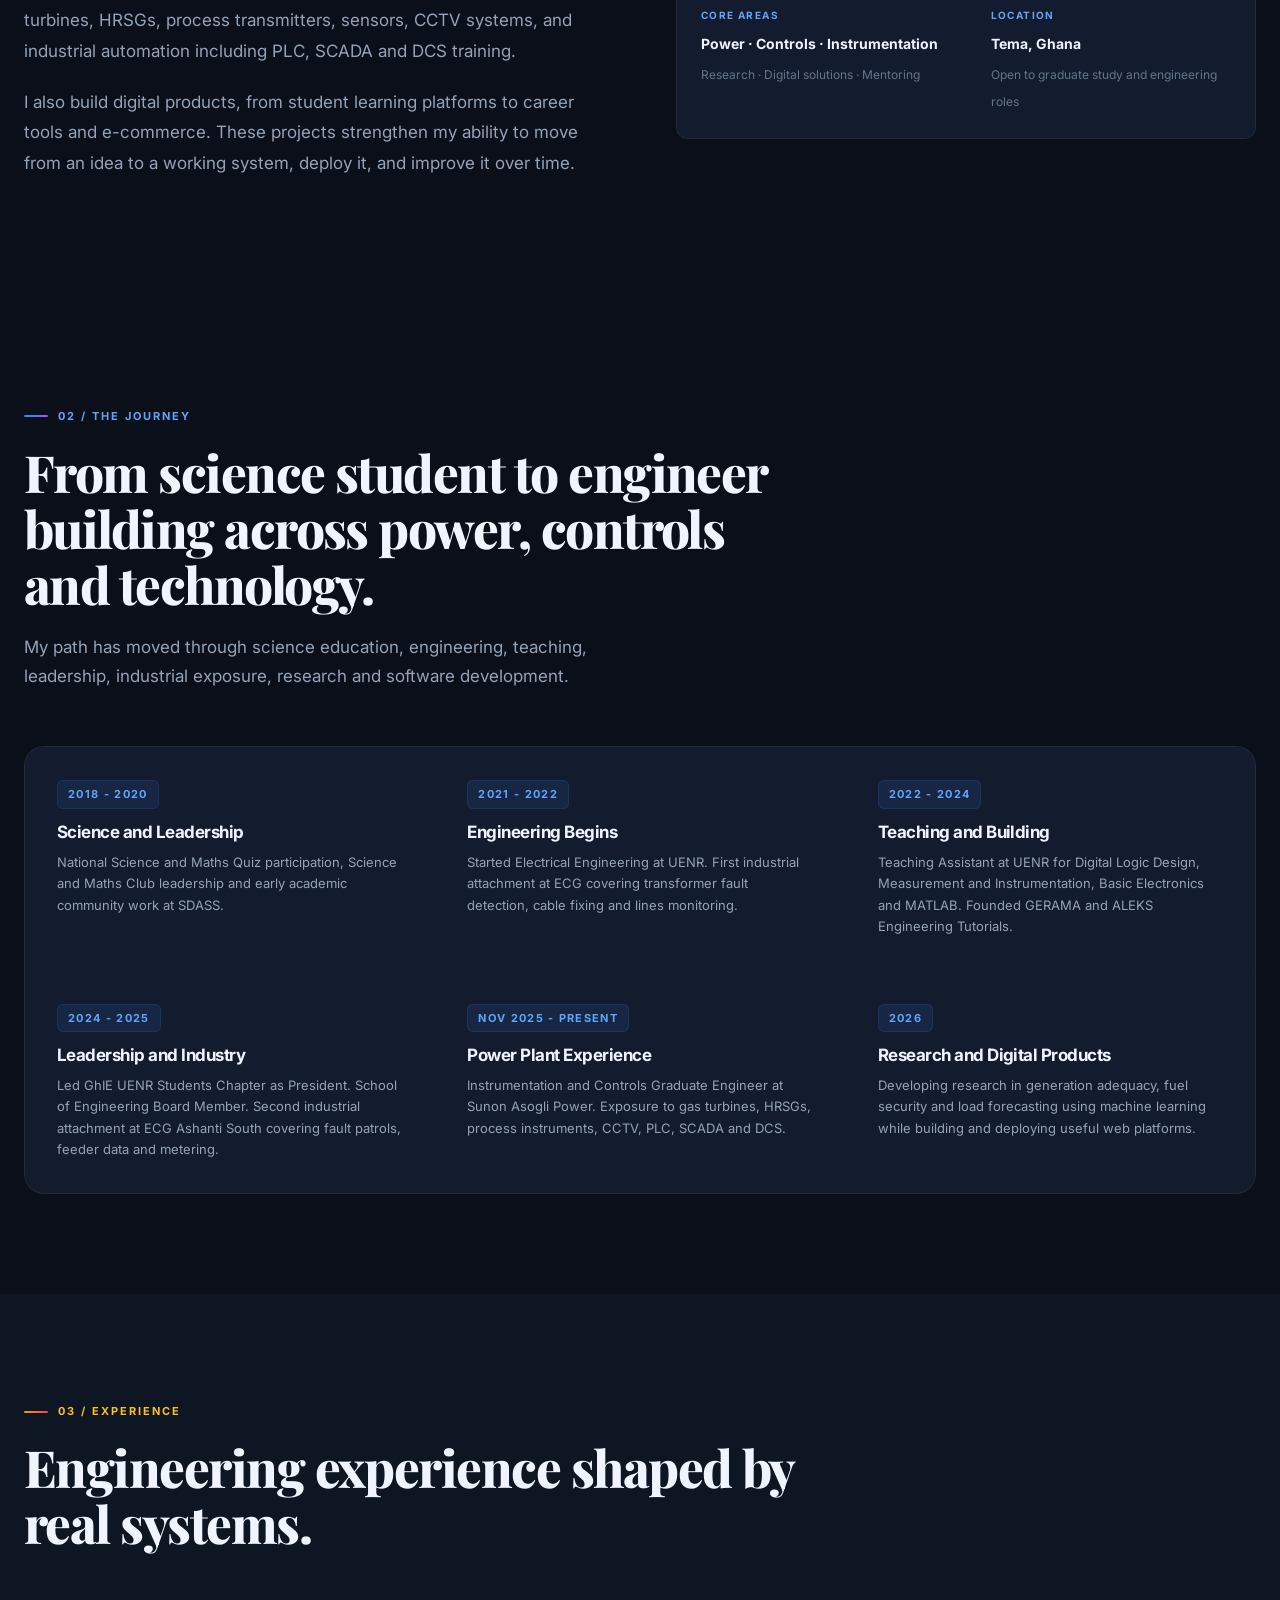
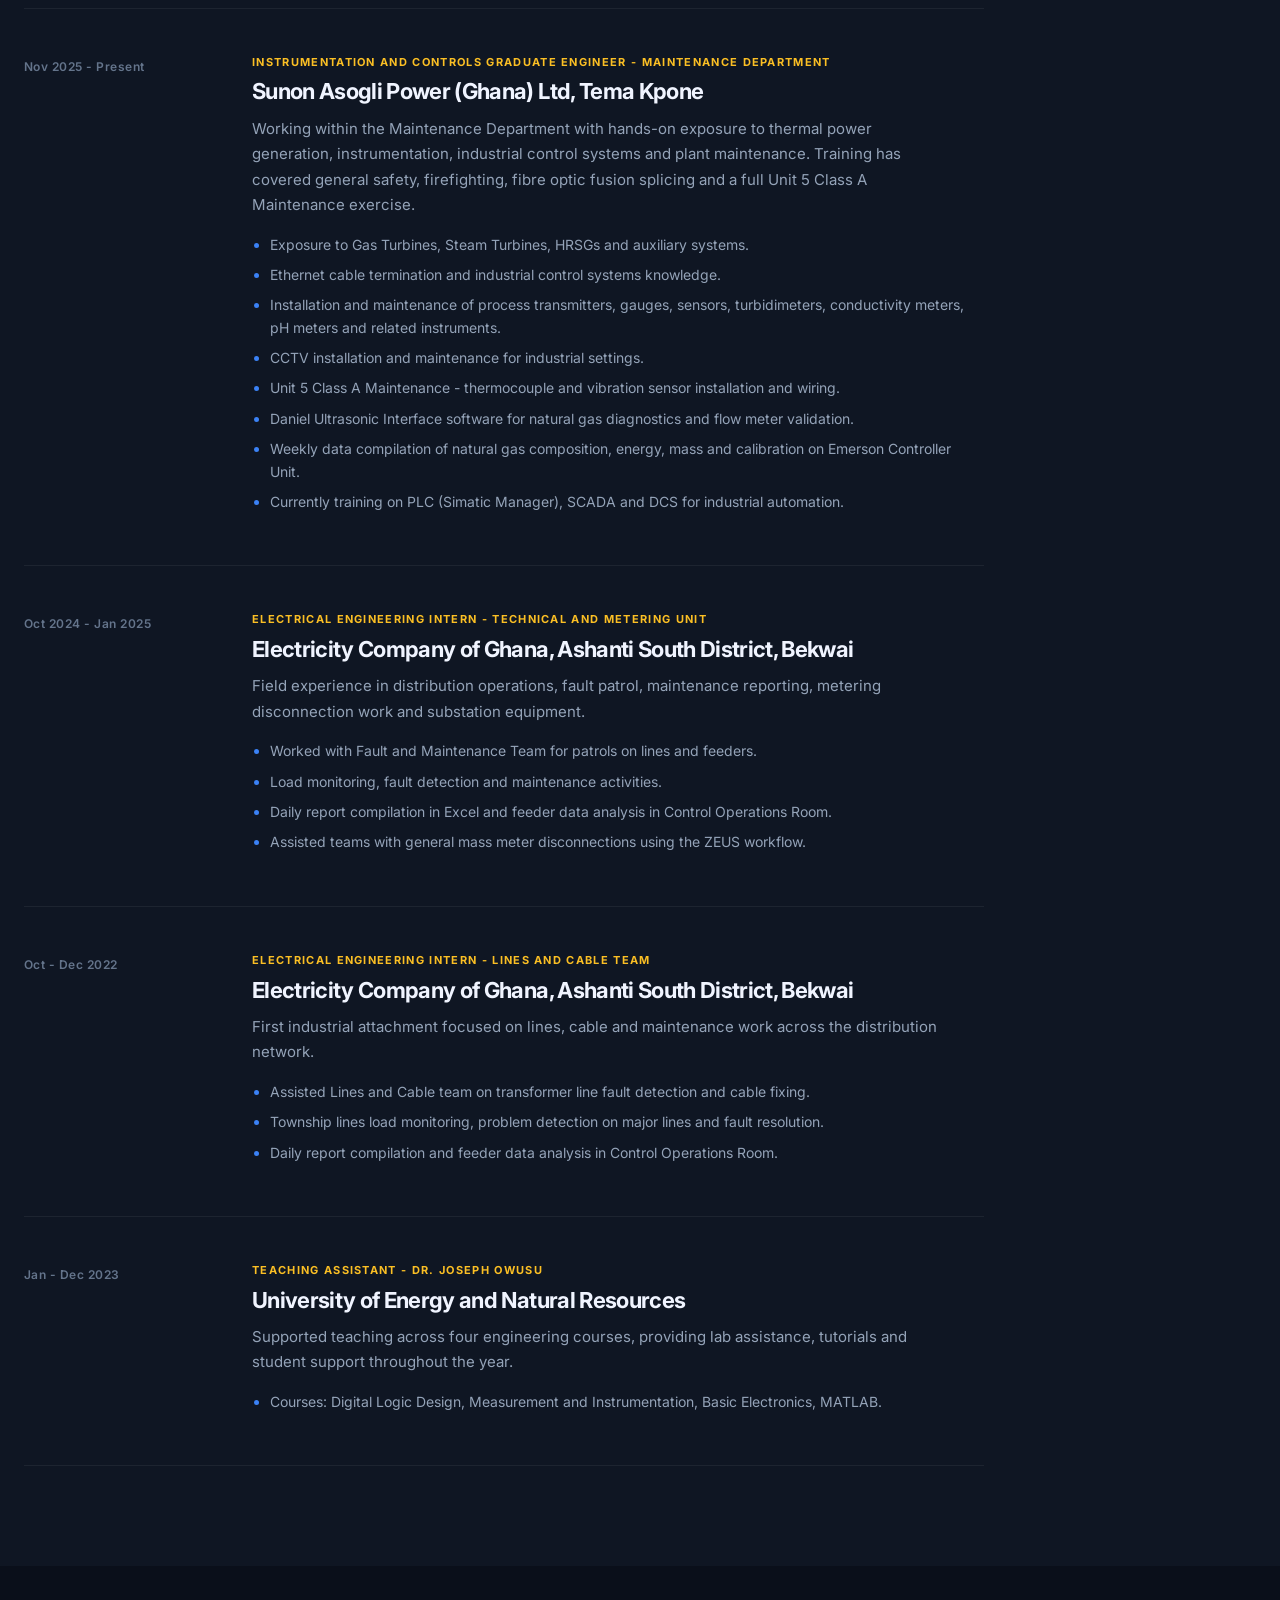
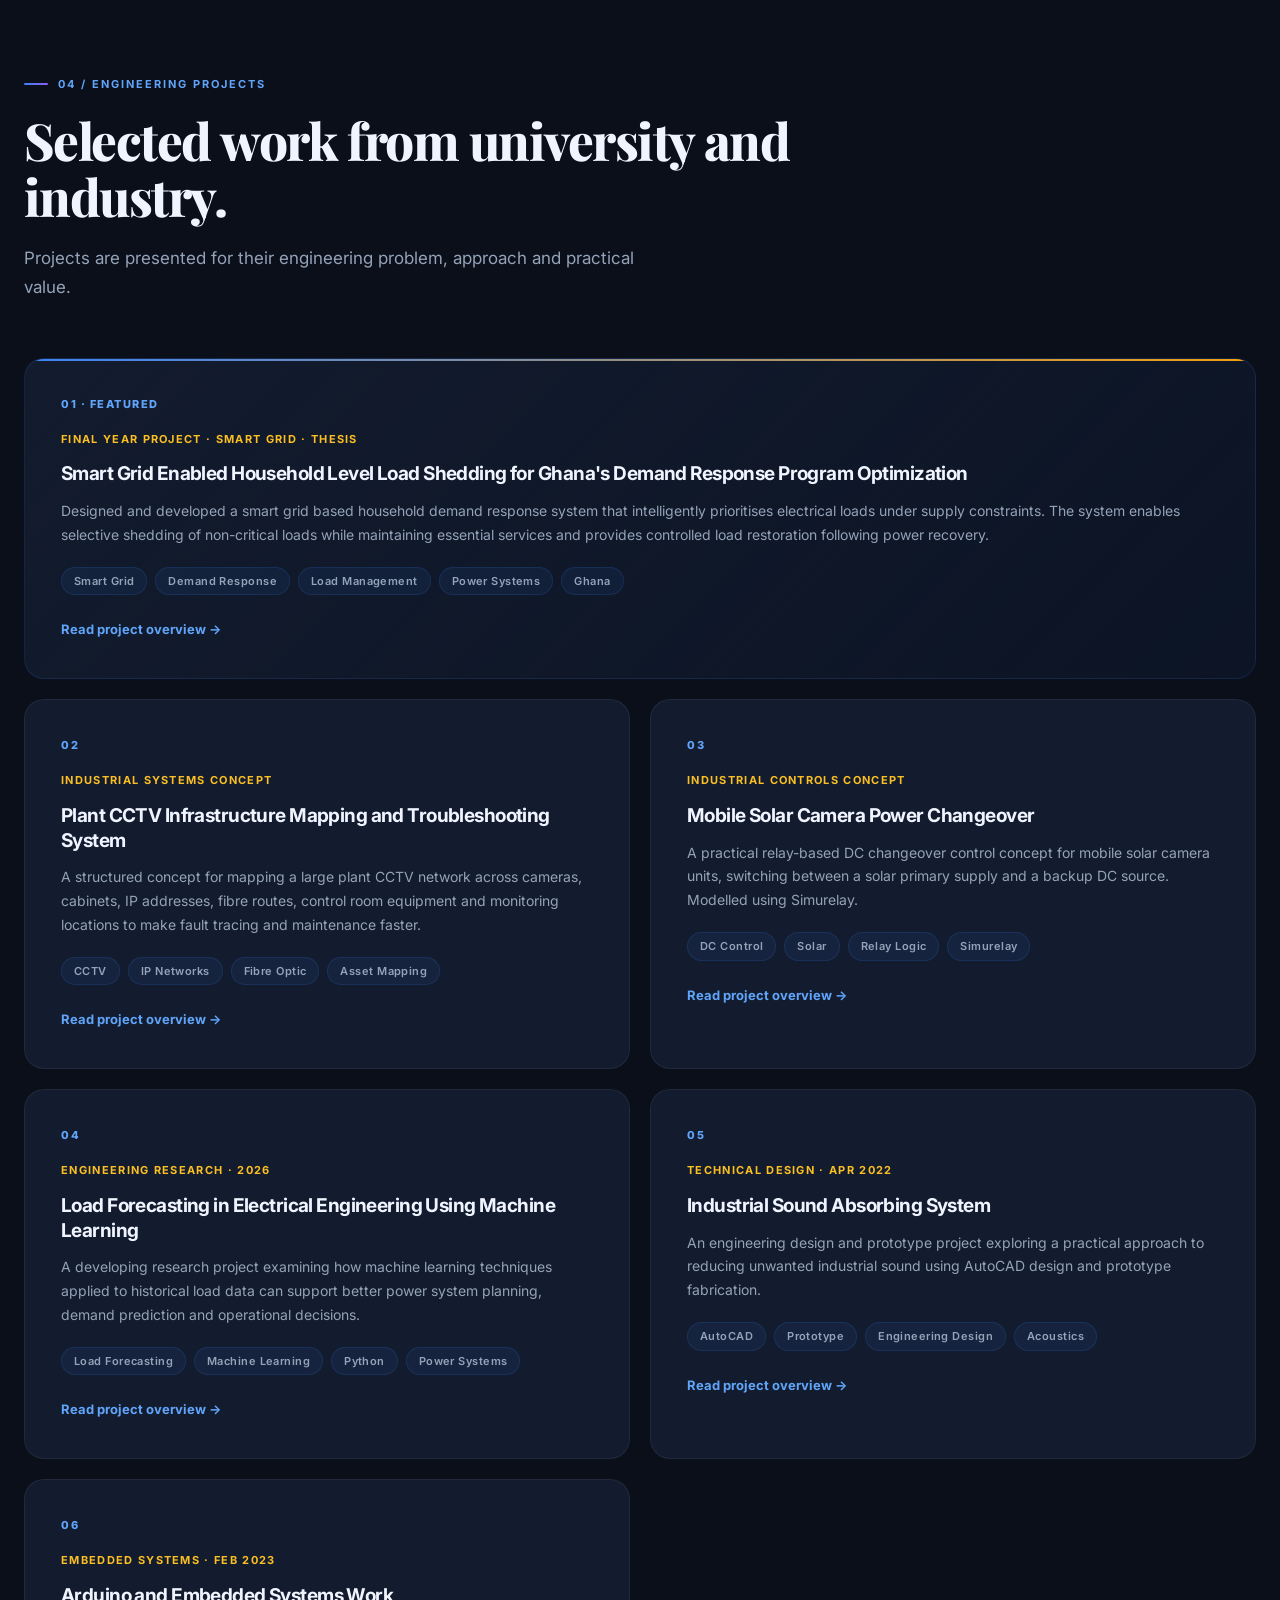
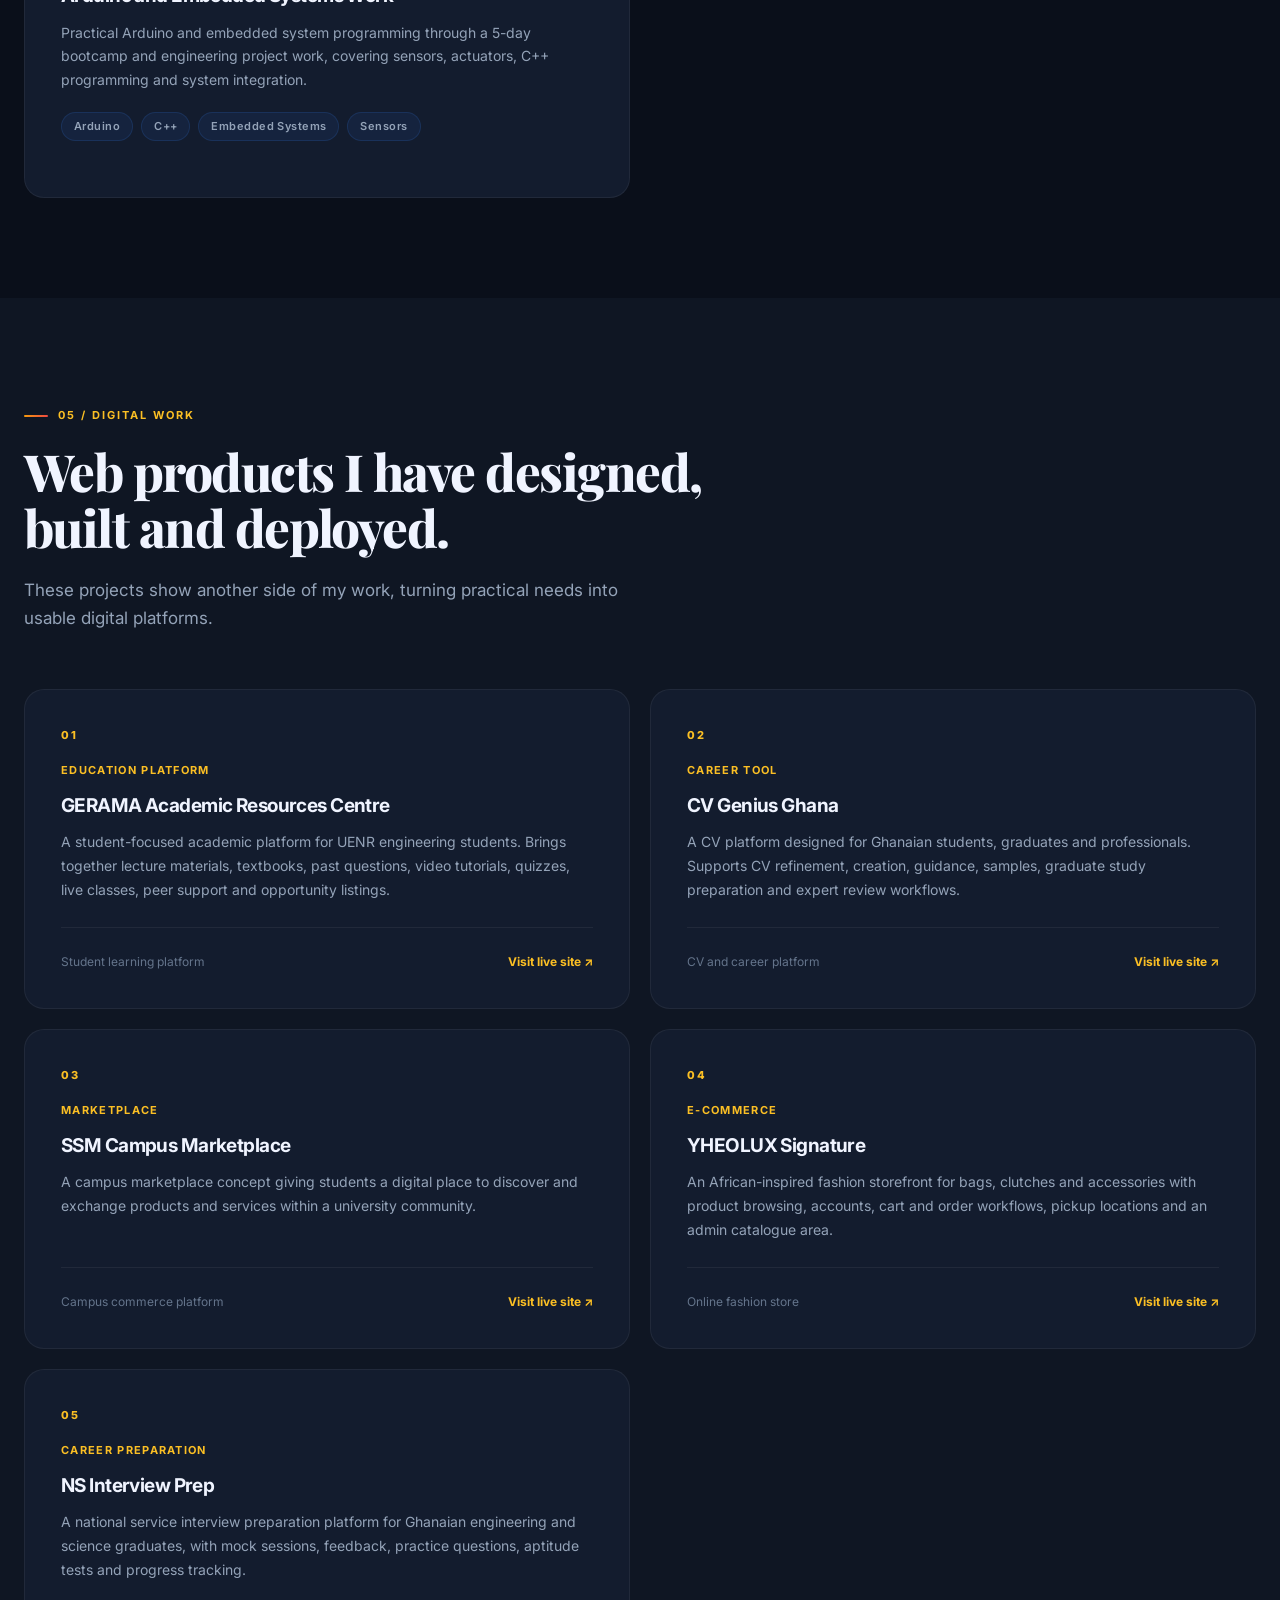
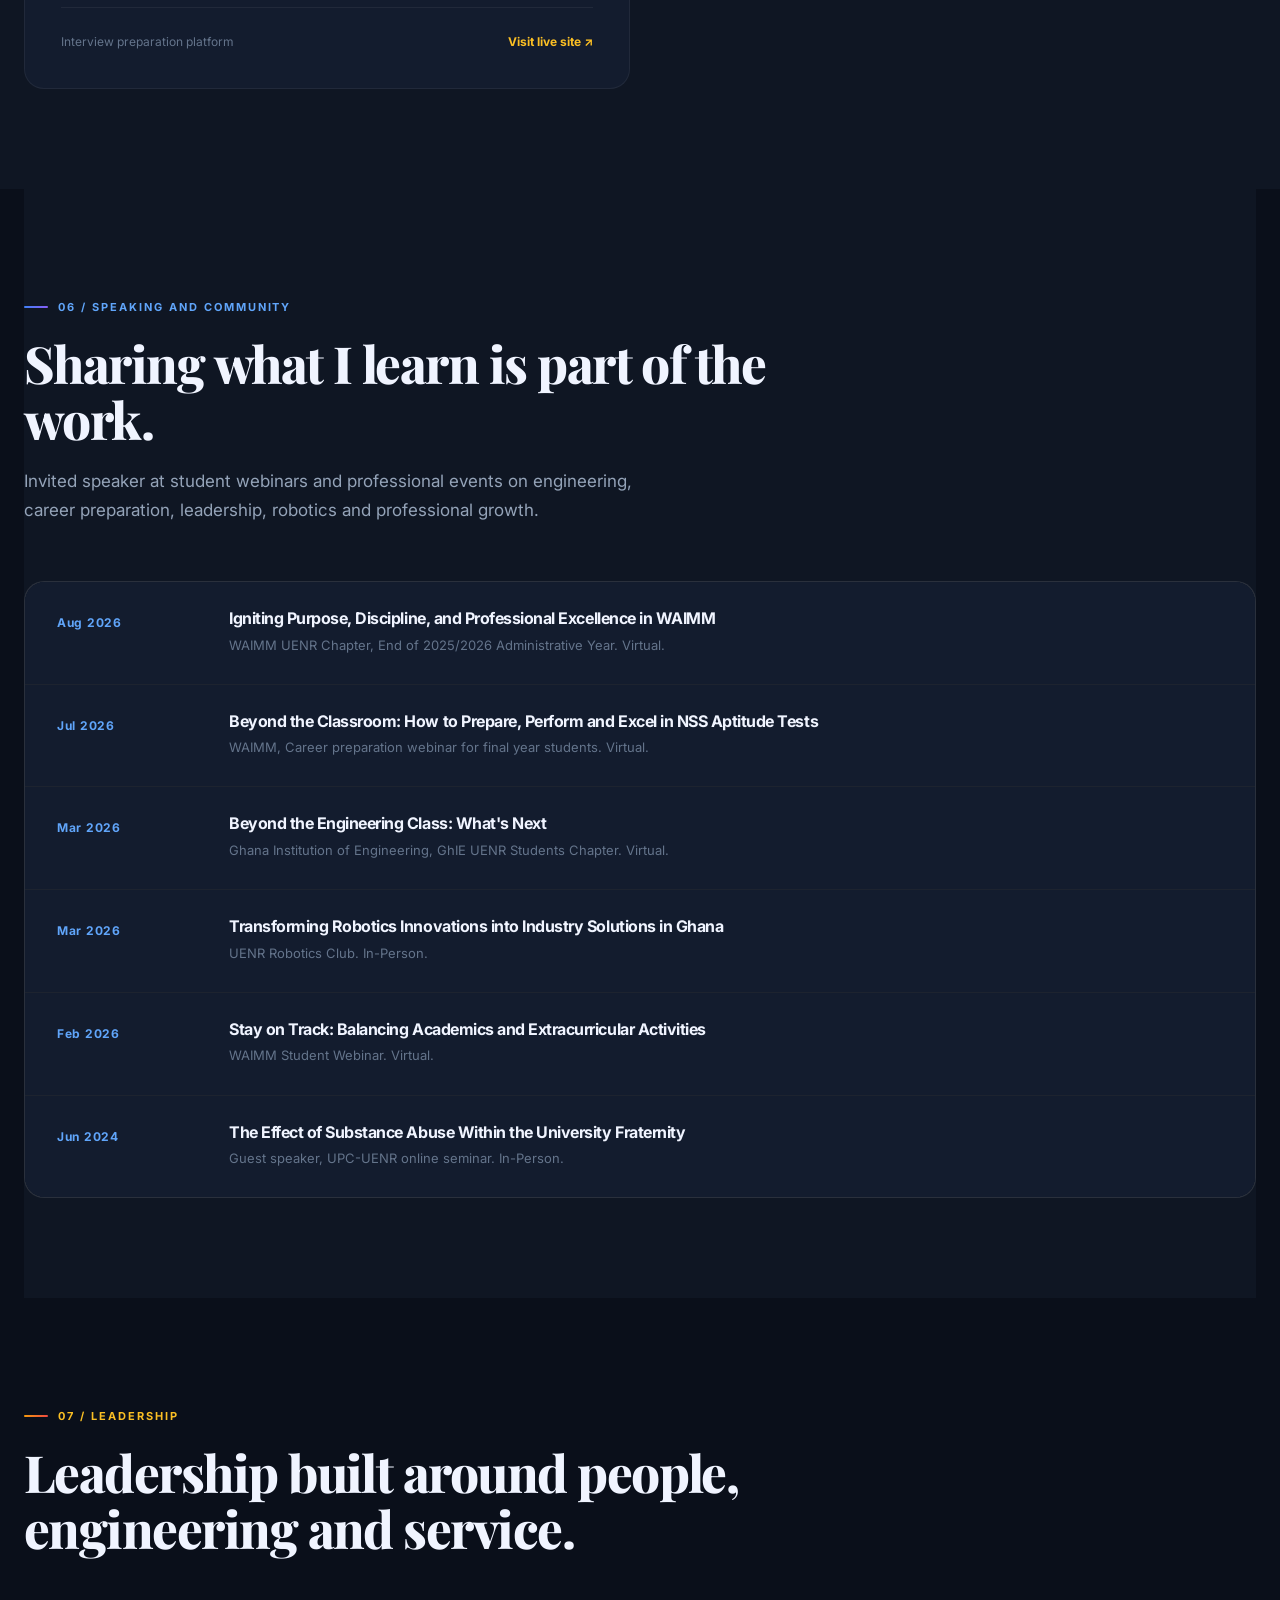
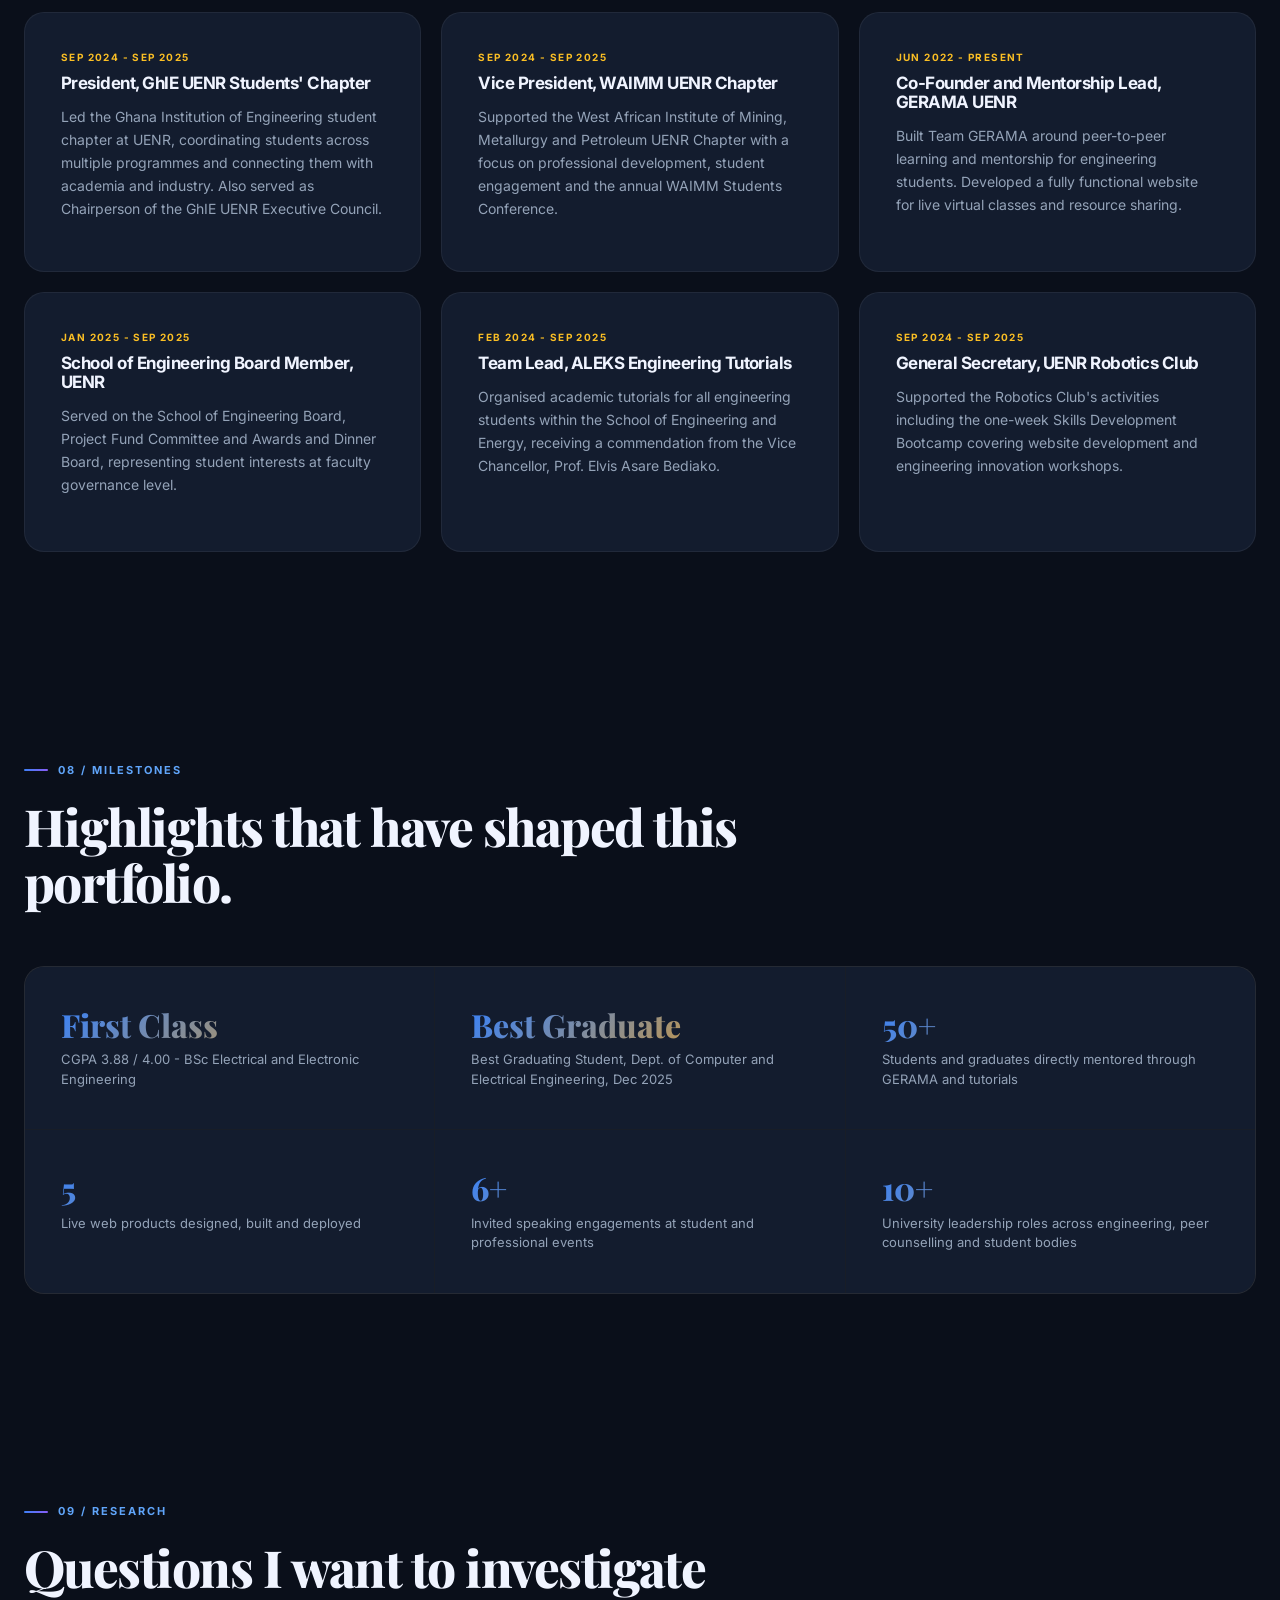
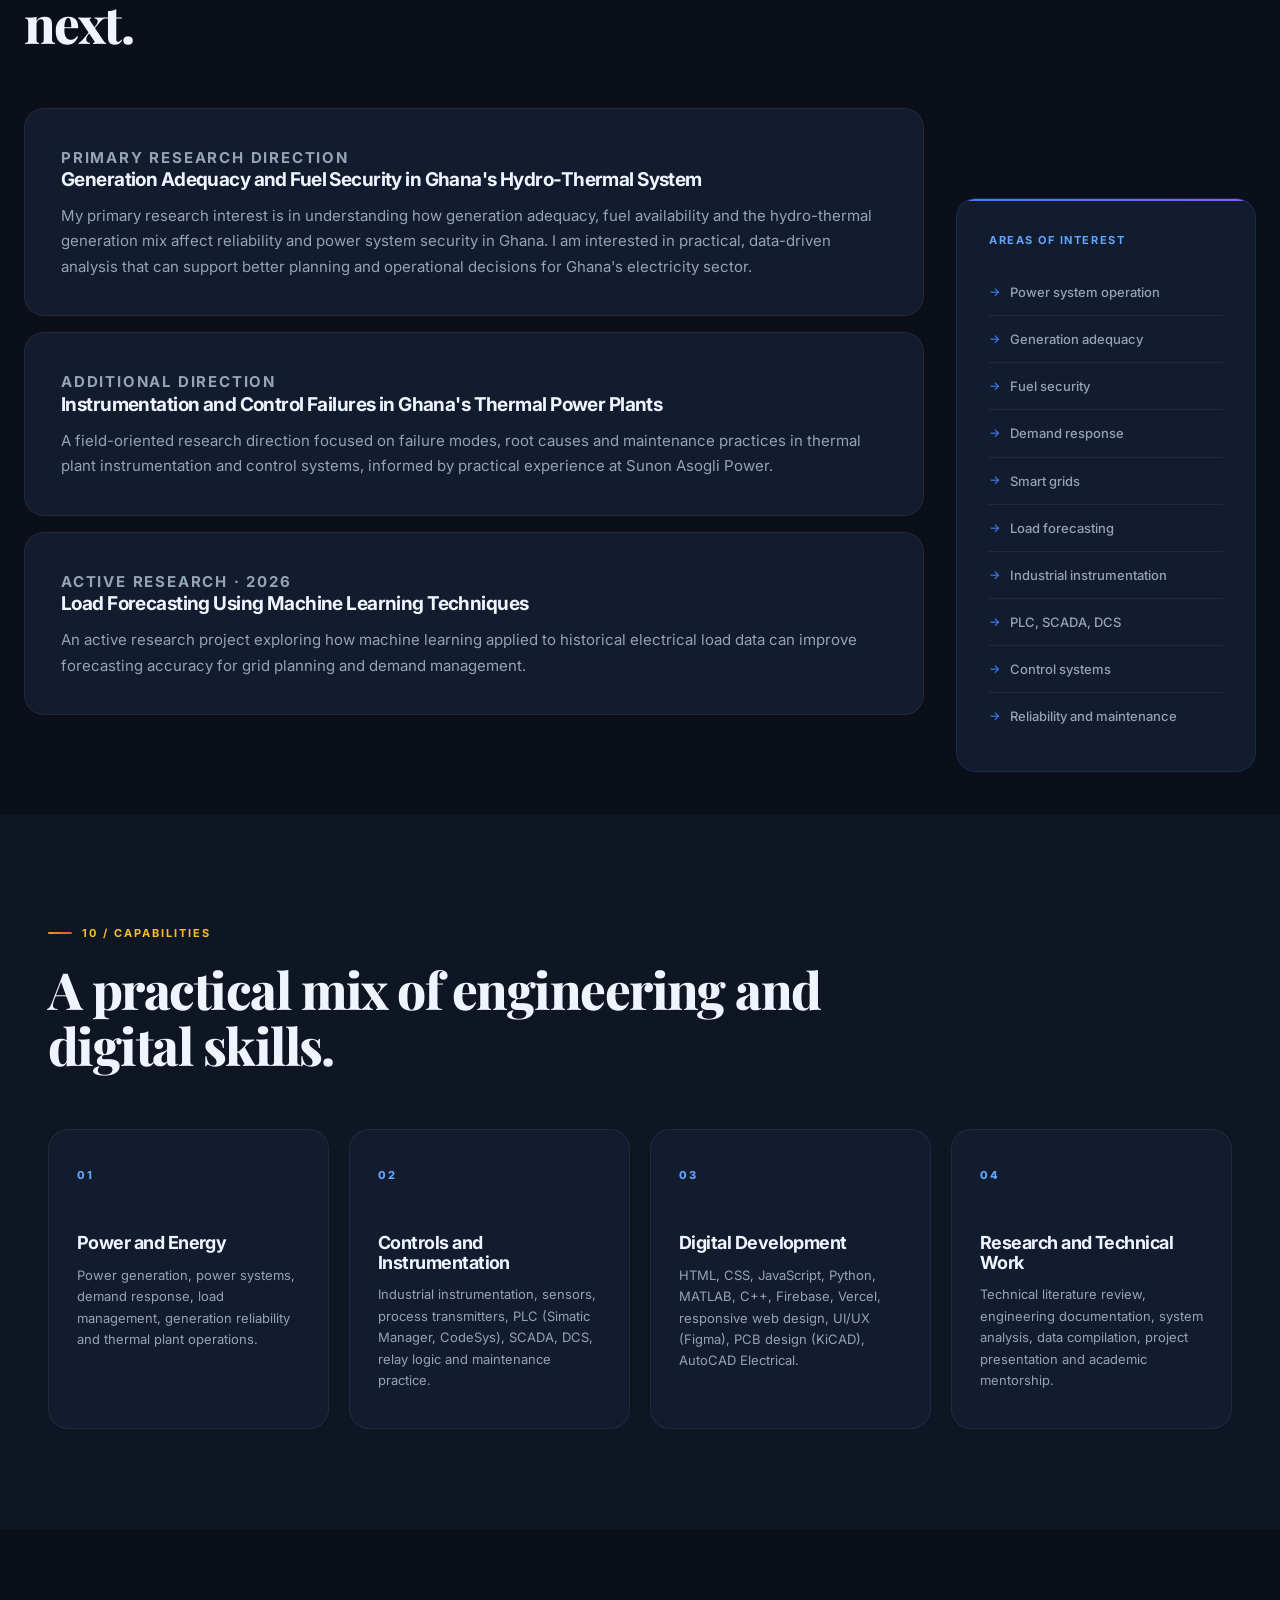
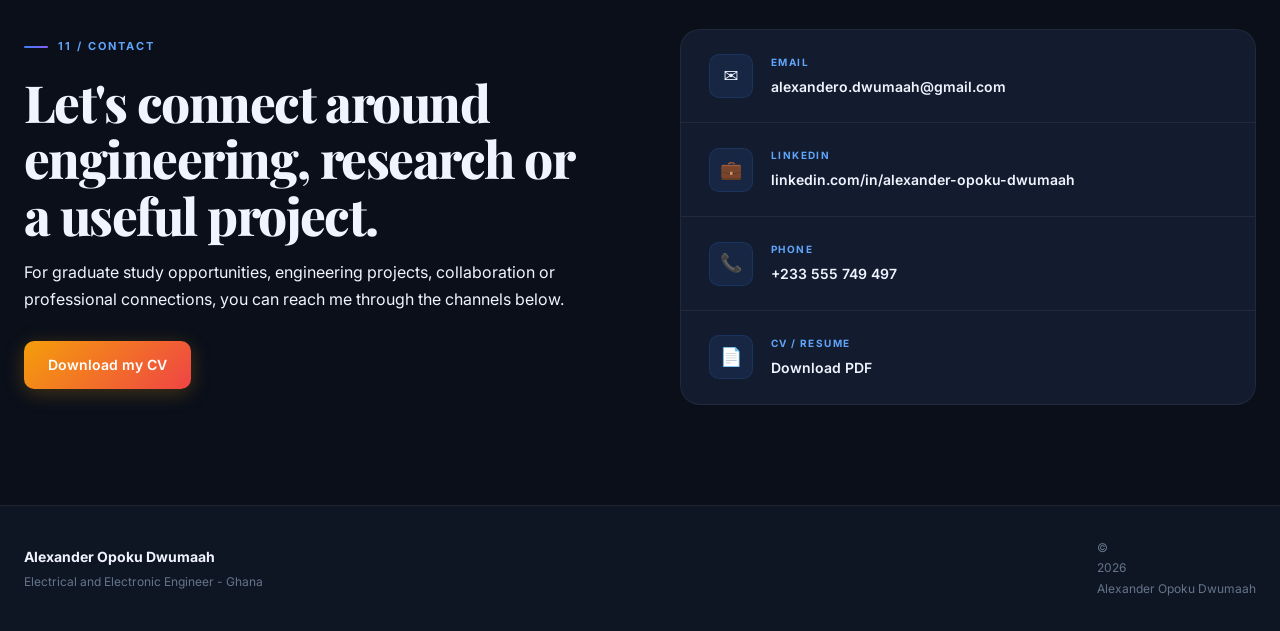
==== commit e7b8c692: "Fix hyphens, update stats, add favicon, CV download, admin dashboard" ====
--- a/index.html
+++ b/index.html
@@ -3,12 +3,21 @@
 <head>
   <meta charset="UTF-8">
   <meta name="viewport" content="width=device-width, initial-scale=1.0">
-  <meta name="description" content="Portfolio of Alexander Opoku Dwumaah, Electrical and Electronic Engineer focused on power systems, controls, instrumentation, research and practical digital solutions.">
+  <meta name="description" content="Alexander Opoku Dwumaah - First Class Electrical and Electronic Engineer. Power systems, controls, instrumentation, research and digital solutions. Based in Ghana.">
   <meta name="author" content="Alexander Opoku Dwumaah">
-  <title>Alexander Opoku Dwumaah | Electrical & Electronic Engineer</title>
+  <meta property="og:title" content="Alexander Opoku Dwumaah | Electrical and Electronic Engineer">
+  <meta property="og:description" content="First Class Electrical Engineer. Power systems, controls, instrumentation and digital solutions. Based in Ghana.">
+  <meta property="og:type" content="website">
+  <title>Alexander Opoku Dwumaah | Electrical and Electronic Engineer</title>
+  <link rel="icon" type="image/svg+xml" href="favicon.svg">
   <link rel="stylesheet" href="styles.css">
+  <link rel="preconnect" href="https://fonts.googleapis.com">
+  <link rel="preconnect" href="https://fonts.gstatic.com" crossorigin>
+  <link href="https://fonts.googleapis.com/css2?family=Inter:wght@300;400;500;600;700;800;900&family=Playfair+Display:wght@700;800;900&display=swap" rel="stylesheet">
 </head>
 <body>
+
+  <!-- NAVIGATION -->
   <header class="site-header">
     <div class="nav-wrap">
       <a class="brand" href="#home" aria-label="Alexander Opoku Dwumaah home">
@@ -21,10 +30,12 @@
       </button>
 
       <nav class="main-nav" id="mainNav">
-        <a href="#about">About</a><a href="#journey">Journey</a>
+        <a href="#about">About</a>
+        <a href="#journey">Journey</a>
         <a href="#experience">Experience</a>
         <a href="#projects">Projects</a>
-        <a href="#web-work">Web Work</a><a href="#talks">Speaking</a>
+        <a href="#web-work">Digital Work</a>
+        <a href="#talks">Speaking</a>
         <a href="#leadership">Leadership</a>
         <a href="#research">Research</a>
         <a href="#contact">Contact</a>
@@ -33,80 +44,222 @@
   </header>
 
   <main id="home">
-    <section class="hero section">
-      <div class="hero-copy">
-        <p class="eyebrow">Electrical & Electronic Engineering</p>
-        <h1>Building practical solutions where engineering, power and technology meet.</h1>
-        <p class="hero-text">
-          I am Alexander Opoku Dwumaah, a First Class Electrical and Electronic Engineering graduate from the University of Energy and Natural Resources. My work spans power systems, controls and instrumentation, engineering research, student focused technology and practical software projects.
-        </p>
-        <div class="hero-actions">
-          <a class="button button-dark" href="#projects">View selected work</a>
-          <a class="button button-light" href="#contact">Get in touch</a>
-        </div>
-        <div class="hero-meta">
-          <span>UENR, BSc Electrical & Electronic Engineering</span>
-          <span>CGPA 3.88 / 4.00</span>
-          <span>Ghana</span>
-        </div>
-      </div>
-
-      <aside class="hero-card">
-        <p class="card-label">Current direction</p>
-        <h2>Power systems, generation reliability and industrial controls.</h2>
-        <p>
-          I am building deeper expertise in power system operation, generation adequacy, fuel security, instrumentation, maintenance and control systems.
-        </p>
-        <a href="#research" class="text-link">Explore research direction <span>→</span></a>
-      </aside>
-    </section>
-
-    <section class="profile-strip"><div><span>01</span><strong>First Class Engineer</strong><small>FGPA 3.88 / 4.00</small></div><div><span>02</span><strong>Industrial Controls</strong><small>Thermal power generation</small></div><div><span>03</span><strong>Builder & Mentor</strong><small>Digital products and peer learning</small></div><div><span>04</span><strong>Research Focus</strong><small>Power reliability and demand response</small></div></section>
-
+
+    <!-- HERO -->
+    <section class="hero-section">
+      <div class="hero-orb"></div>
+      <div class="hero-inner">
+
+        <div class="hero-copy">
+          <div class="hero-badge">
+            <span class="dot"></span>
+            Available for graduate study and engineering opportunities
+          </div>
+
+          <h1 class="hero-title">
+            Building where<br>
+            <span class="line-accent">engineering, power</span><br>
+            and technology meet.
+          </h1>
+
+          <p class="hero-subtitle">
+            I am Alexander Opoku Dwumaah, a First Class Electrical and Electronic Engineering graduate from UENR. My work spans power systems, industrial controls and instrumentation, engineering research, and practical digital solutions.
+          </p>
+
+          <div class="hero-actions">
+            <a class="btn btn-primary" href="#projects">View selected work</a>
+            <a class="btn btn-secondary" href="#contact">Get in touch</a>
+            <a class="btn btn-gold" href="cv/Alexander-Opoku-Dwumaah-CV.pdf" download>Download CV</a>
+          </div>
+
+          <div class="hero-stats">
+            <div class="hero-stat">
+              <strong>3.88</strong>
+              <span>CGPA / 4.00</span>
+            </div>
+            <div class="hero-stat">
+              <strong>50+</strong>
+              <span>Students mentored</span>
+            </div>
+            <div class="hero-stat">
+              <strong>5+</strong>
+              <span>Live digital products</span>
+            </div>
+            <div class="hero-stat">
+              <strong>6+</strong>
+              <span>Speaking engagements</span>
+            </div>
+          </div>
+        </div>
+
+        <!-- Profile Card -->
+        <aside class="hero-profile-card">
+          <div class="profile-img-wrap">
+            <div class="profile-img-inner">
+              <img
+                src="profile/profile_logo_color_transparent.png"
+                alt="Alexander Opoku Dwumaah"
+                width="110"
+                height="110"
+              >
+            </div>
+          </div>
+
+          <p class="profile-name">Alexander Opoku Dwumaah</p>
+          <p class="profile-title">Electrical and Electronic Engineer</p>
+
+          <div class="profile-details">
+            <div class="profile-detail-row">
+              <div class="profile-detail-icon">🎓</div>
+              <div>
+                <div class="profile-detail-label">Education</div>
+                <div class="profile-detail-value">BSc EEE - First Class, UENR</div>
+              </div>
+            </div>
+            <div class="profile-detail-row">
+              <div class="profile-detail-icon">⚡</div>
+              <div>
+                <div class="profile-detail-label">Current Role</div>
+                <div class="profile-detail-value">I&amp;C Engineer - Sunon Asogli Power</div>
+              </div>
+            </div>
+            <div class="profile-detail-row">
+              <div class="profile-detail-icon">📍</div>
+              <div>
+                <div class="profile-detail-label">Location</div>
+                <div class="profile-detail-value">Tema, Ghana</div>
+              </div>
+            </div>
+            <div class="profile-detail-row">
+              <div class="profile-detail-icon">🏆</div>
+              <div>
+                <div class="profile-detail-label">Achievement</div>
+                <div class="profile-detail-value">Best Graduating Student, 2025</div>
+              </div>
+            </div>
+          </div>
+
+          <div class="profile-status">
+            <span class="status-dot"></span>
+            Open to graduate study and opportunities
+          </div>
+        </aside>
+
+      </div>
+    </section>
+
+    <!-- PROFILE STRIP -->
+    <section class="profile-strip" aria-label="Quick highlights">
+      <div>
+        <span>01</span>
+        <strong>First Class Engineer</strong>
+        <small>CGPA 3.88 / 4.00 - UENR</small>
+      </div>
+      <div>
+        <span>02</span>
+        <strong>Industrial Controls</strong>
+        <small>Thermal power generation - Sunon Asogli</small>
+      </div>
+      <div>
+        <span>03</span>
+        <strong>Builder and Mentor</strong>
+        <small>5 digital products - 50+ students</small>
+      </div>
+      <div>
+        <span>04</span>
+        <strong>Research Focus</strong>
+        <small>Power reliability and demand response</small>
+      </div>
+    </section>
+
+    <!-- ABOUT -->
     <section class="section intro-section" id="about">
       <div class="section-heading">
         <p class="eyebrow">01 / About</p>
-        <h2>An engineer who likes to understand how systems work, then improve them.</h2>
+        <h2>An engineer who understands systems, then improves them.</h2>
       </div>
       <div class="two-column">
         <div>
           <p>
-            My engineering background is rooted in electrical power, control and instrumentation. Through university projects, industrial attachment and national service, I have worked across both academic and plant environments.
-          </p>
-          <p>
-            I also build digital products. Some are education platforms for students, while others solve practical business or career problems. These projects have strengthened my ability to move from an idea to a working system, test it, deploy it and improve it.
+            My engineering background is rooted in electrical power, control and instrumentation. Through university projects, two industrial attachments and national service at a thermal power plant, I have worked across both academic and real plant environments.
+          </p>
+          <p>
+            At Sunon Asogli Power, I work in the Instrumentation and Controls Maintenance Department, gaining hands-on experience with gas turbines, HRSGs, process transmitters, sensors, CCTV systems, and industrial automation including PLC, SCADA and DCS training.
+          </p>
+          <p>
+            I also build digital products, from student learning platforms to career tools and e-commerce. These projects strengthen my ability to move from an idea to a working system, deploy it, and improve it over time.
           </p>
         </div>
         <div class="detail-grid">
           <div>
             <span class="detail-title">Education</span>
-            <strong>BSc Electrical & Electronic Engineering</strong>
-            <small>University of Energy and Natural Resources</small>
-          </div>
-          <div>
-            <span class="detail-title">Academic standing</span>
-            <strong>First Class</strong>
+            <strong>BSc Electrical and Electronic Engineering</strong>
+            <small>University of Energy and Natural Resources, Sunyani</small>
+          </div>
+          <div>
+            <span class="detail-title">Academic Standing</span>
+            <strong>First Class Honour</strong>
             <small>CGPA 3.88 / 4.00</small>
           </div>
           <div>
-            <span class="detail-title">Core areas</span>
+            <span class="detail-title">Core Areas</span>
             <strong>Power · Controls · Instrumentation</strong>
-            <small>Systems · Research · Digital solutions</small>
+            <small>Research · Digital solutions · Mentoring</small>
           </div>
           <div>
             <span class="detail-title">Location</span>
-            <strong>Ghana</strong>
-            <small>Open to graduate study and engineering opportunities</small>
-          </div>
-        </div>
-      </div>
-    </section>
-
-    <section class="section journey-section" id="journey"><div class="section-heading"><p class="eyebrow">02 / The Journey</p><h2>From science student to an engineer building across power, controls and technology.</h2><p class="section-intro">My path has moved through science education, electrical engineering, teaching, leadership, industrial exposure, research and software development.</p></div><div class="journey-grid"><article><span>2018 - 2020</span><h3>Science & leadership</h3><p>National Science and Maths Quiz participation, Science & Maths Club leadership and early academic community work.</p></article><article><span>2021 - 2022</span><h3>Engineering begins</h3><p>Started electrical engineering at UENR while continuing academic and community activities.</p></article><article><span>2022 - 2024</span><h3>Teaching & building</h3><p>Teaching experience in Digital Logic Design, Measurement and Instrumentation, Basic Electronics and MATLAB, alongside peer tutoring and technical projects.</p></article><article><span>2024 - 2025</span><h3>Leadership & industry</h3><p>Led the GhIE UENR Students Chapter, served in university leadership and gained field experience with ECG.</p></article><article><span>2025 - Present</span><h3>Power plant experience</h3><p>Working in Controls and Instrumentation at Sunon Asogli Power, with exposure to thermal generation and maintenance.</p></article><article><span>2026</span><h3>Research & digital products</h3><p>Developing research in generation adequacy and fuel security while continuing to build useful web platforms.</p></article></div></section>
-
-    <section class="section dark-section" id="experience">
+            <strong>Tema, Ghana</strong>
+            <small>Open to graduate study and engineering roles</small>
+          </div>
+        </div>
+      </div>
+    </section>
+
+    <!-- JOURNEY -->
+    <section class="section journey-section" id="journey">
       <div class="section-heading">
-        <p class="eyebrow light">02 / Experience</p>
+        <p class="eyebrow">02 / The Journey</p>
+        <h2>From science student to engineer building across power, controls and technology.</h2>
+        <p class="section-intro">My path has moved through science education, engineering, teaching, leadership, industrial exposure, research and software development.</p>
+      </div>
+      <div class="journey-grid">
+        <article>
+          <span>2018 - 2020</span>
+          <h3>Science and Leadership</h3>
+          <p>National Science and Maths Quiz participation, Science and Maths Club leadership and early academic community work at SDASS.</p>
+        </article>
+        <article>
+          <span>2021 - 2022</span>
+          <h3>Engineering Begins</h3>
+          <p>Started Electrical Engineering at UENR. First industrial attachment at ECG covering transformer fault detection, cable fixing and lines monitoring.</p>
+        </article>
+        <article>
+          <span>2022 - 2024</span>
+          <h3>Teaching and Building</h3>
+          <p>Teaching Assistant at UENR for Digital Logic Design, Measurement and Instrumentation, Basic Electronics and MATLAB. Founded GERAMA and ALEKS Engineering Tutorials.</p>
+        </article>
+        <article>
+          <span>2024 - 2025</span>
+          <h3>Leadership and Industry</h3>
+          <p>Led GhIE UENR Students Chapter as President. School of Engineering Board Member. Second industrial attachment at ECG Ashanti South covering fault patrols, feeder data and metering.</p>
+        </article>
+        <article>
+          <span>Nov 2025 - Present</span>
+          <h3>Power Plant Experience</h3>
+          <p>Instrumentation and Controls Graduate Engineer at Sunon Asogli Power. Exposure to gas turbines, HRSGs, process instruments, CCTV, PLC, SCADA and DCS.</p>
+        </article>
+        <article>
+          <span>2026</span>
+          <h3>Research and Digital Products</h3>
+          <p>Developing research in generation adequacy, fuel security and load forecasting using machine learning while building and deploying useful web platforms.</p>
+        </article>
+      </div>
+    </section>
+
+    <!-- EXPERIENCE -->
+    <section class="dark-section" id="experience">
+      <div class="section-heading">
+        <p class="eyebrow gold">03 / Experience</p>
         <h2>Engineering experience shaped by real systems.</h2>
       </div>
 
@@ -114,69 +267,113 @@
         <article class="timeline-item">
           <div class="timeline-date">Nov 2025 - Present</div>
           <div class="timeline-content">
-            <p class="role">National Service, Controls & Instrumentation</p>
-            <h3>Sunon Asogli Power (Gh) Ltd, Tema Kpone</h3>
+            <p class="role">Instrumentation and Controls Graduate Engineer - Maintenance Department</p>
+            <h3>Sunon Asogli Power (Ghana) Ltd, Tema Kpone</h3>
             <p>
-              Working within the Maintenance Department with exposure to instrumentation, control systems and plant maintenance activities. My training has included general safety, firefighting, fibre optic fusion splicing and practical work during Unit 5 Class A Maintenance.
+              Working within the Maintenance Department with hands-on exposure to thermal power generation, instrumentation, industrial control systems and plant maintenance. Training has covered general safety, firefighting, fibre optic fusion splicing and a full Unit 5 Class A Maintenance exercise.
             </p>
             <ul>
-              <li>Worked around gas turbine instrumentation terminal boxes and terminal strips.</li>
-              <li>Observed and supported cable sealing, shielded wiring and local thermal control work.</li>
-              <li>Developed practical understanding of plant instrumentation and maintenance workflows.</li>
+              <li>Exposure to Gas Turbines, Steam Turbines, HRSGs and auxiliary systems.</li>
+              <li>Ethernet cable termination and industrial control systems knowledge.</li>
+              <li>Installation and maintenance of process transmitters, gauges, sensors, turbidimeters, conductivity meters, pH meters and related instruments.</li>
+              <li>CCTV installation and maintenance for industrial settings.</li>
+              <li>Unit 5 Class A Maintenance - thermocouple and vibration sensor installation and wiring.</li>
+              <li>Daniel Ultrasonic Interface software for natural gas diagnostics and flow meter validation.</li>
+              <li>Weekly data compilation of natural gas composition, energy, mass and calibration on Emerson Controller Unit.</li>
+              <li>Currently training on PLC (Simatic Manager), SCADA and DCS for industrial automation.</li>
             </ul>
           </div>
         </article>
 
         <article class="timeline-item">
-          <div class="timeline-date">2025</div>
+          <div class="timeline-date">Oct 2024 - Jan 2025</div>
           <div class="timeline-content">
-            <p class="role">Industrial Attachment</p>
-            <h3>Electricity Company of Ghana, Ashanti South Business Unit</h3>
+            <p class="role">Electrical Engineering Intern - Technical and Metering Unit</p>
+            <h3>Electricity Company of Ghana, Ashanti South District, Bekwai</h3>
             <p>
-              Gained field experience in distribution operations, fault and maintenance reporting, metering related disconnection work and substation equipment.
+              Field experience in distribution operations, fault patrol, maintenance reporting, metering disconnection work and substation equipment.
             </p>
             <ul>
-              <li>Prepared daily fault and maintenance reports using Excel.</li>
-              <li>Participated in field disconnection activities using approved tools and the ZEUS workflow.</li>
-              <li>Observed feeder, transformer, earthing, fuse, breaker and arrester related maintenance activities.</li>
+              <li>Worked with Fault and Maintenance Team for patrols on lines and feeders.</li>
+              <li>Load monitoring, fault detection and maintenance activities.</li>
+              <li>Daily report compilation in Excel and feeder data analysis in Control Operations Room.</li>
+              <li>Assisted teams with general mass meter disconnections using the ZEUS workflow.</li>
             </ul>
           </div>
         </article>
-      </div>
-    </section>
-
+
+        <article class="timeline-item">
+          <div class="timeline-date">Oct - Dec 2022</div>
+          <div class="timeline-content">
+            <p class="role">Electrical Engineering Intern - Lines and Cable Team</p>
+            <h3>Electricity Company of Ghana, Ashanti South District, Bekwai</h3>
+            <p>
+              First industrial attachment focused on lines, cable and maintenance work across the distribution network.
+            </p>
+            <ul>
+              <li>Assisted Lines and Cable team on transformer line fault detection and cable fixing.</li>
+              <li>Township lines load monitoring, problem detection on major lines and fault resolution.</li>
+              <li>Daily report compilation and feeder data analysis in Control Operations Room.</li>
+            </ul>
+          </div>
+        </article>
+
+        <article class="timeline-item">
+          <div class="timeline-date">Jan - Dec 2023</div>
+          <div class="timeline-content">
+            <p class="role">Teaching Assistant - Dr. Joseph Owusu</p>
+            <h3>University of Energy and Natural Resources</h3>
+            <p>
+              Supported teaching across four engineering courses, providing lab assistance, tutorials and student support throughout the year.
+            </p>
+            <ul>
+              <li>Courses: Digital Logic Design, Measurement and Instrumentation, Basic Electronics, MATLAB.</li>
+            </ul>
+          </div>
+        </article>
+      </div>
+    </section>
+
+    <!-- ENGINEERING PROJECTS -->
     <section class="section" id="projects">
       <div class="section-heading">
-        <p class="eyebrow">03 / Engineering Projects</p>
+        <p class="eyebrow">04 / Engineering Projects</p>
         <h2>Selected work from university and industry.</h2>
         <p class="section-intro">Projects are presented for their engineering problem, approach and practical value.</p>
       </div>
 
-      <div class="project-grid">
+      <div class="project-grid" id="projectGrid">
         <article class="project-card featured">
-          <div class="project-number">01</div>
-          <p class="project-type">Final Year Project · Smart Grid</p>
-          <h3>Smart Grid Enabled Household Level Load Shedding for Ghana’s Demand Response Program Optimization</h3>
-          <p>
-            A demand response focused project that explores how household level load control can make scheduled load shedding more targeted and systematic. The concept uses load priority, household demand information and smart grid principles to support more informed control of non critical loads.
+          <div class="project-number">01 · Featured</div>
+          <p class="project-type">Final Year Project · Smart Grid · Thesis</p>
+          <h3>Smart Grid Enabled Household Level Load Shedding for Ghana's Demand Response Program Optimization</h3>
+          <p>
+            Designed and developed a smart grid based household demand response system that intelligently prioritises electrical loads under supply constraints. The system enables selective shedding of non-critical loads while maintaining essential services and provides controlled load restoration following power recovery.
           </p>
           <div class="tags">
-            <span>Smart Grid</span><span>Demand Response</span><span>Load Management</span><span>Power Systems</span>
-          </div>
-          <button class="text-button" data-project="demand">Read project overview <span>→</span></button>
+            <span>Smart Grid</span>
+            <span>Demand Response</span>
+            <span>Load Management</span>
+            <span>Power Systems</span>
+            <span>Ghana</span>
+          </div>
+          <button class="text-button" data-project="demand">Read project overview &rarr;</button>
         </article>
 
         <article class="project-card">
           <div class="project-number">02</div>
           <p class="project-type">Industrial Systems Concept</p>
-          <h3>Plant CCTV Infrastructure Mapping & Troubleshooting System</h3>
-          <p>
-            A structured concept for mapping a large plant CCTV network across cameras, cabinets, IP addresses, fibre routes, control room equipment and monitoring locations to make fault tracing and maintenance easier.
+          <h3>Plant CCTV Infrastructure Mapping and Troubleshooting System</h3>
+          <p>
+            A structured concept for mapping a large plant CCTV network across cameras, cabinets, IP addresses, fibre routes, control room equipment and monitoring locations to make fault tracing and maintenance faster.
           </p>
           <div class="tags">
-            <span>CCTV</span><span>IP Networks</span><span>Fibre</span><span>Asset Mapping</span>
-          </div>
-          <button class="text-button" data-project="cctv">Read project overview <span>→</span></button>
+            <span>CCTV</span>
+            <span>IP Networks</span>
+            <span>Fibre Optic</span>
+            <span>Asset Mapping</span>
+          </div>
+          <button class="text-button" data-project="cctv">Read project overview &rarr;</button>
         </article>
 
         <article class="project-card">
@@ -184,37 +381,87 @@
           <p class="project-type">Industrial Controls Concept</p>
           <h3>Mobile Solar Camera Power Changeover</h3>
           <p>
-            A practical control concept for mobile solar camera units using a manual changeover arrangement between the solar supply path and a backup DC source.
+            A practical relay-based DC changeover control concept for mobile solar camera units, switching between a solar primary supply and a backup DC source. Modelled using Simurelay.
           </p>
           <div class="tags">
-            <span>DC Control</span><span>Solar</span><span>Relay Logic</span><span>Simurelay</span>
-          </div>
-          <button class="text-button" data-project="solar">Read project overview <span>→</span></button>
-        </article>
-        <article class="project-card"><div class="project-number">04</div><p class="project-type">Engineering Research · 2026</p><h3>Load Forecasting in Electrical Engineering Using Machine Learning Technique</h3><p>A developing research project examining machine learning for electrical load forecasting and better power system planning.</p><div class="tags"><span>Load Forecasting</span><span>Machine Learning</span><span>Python</span><span>Power Systems</span></div><button class="text-button" data-project="forecast">Read project overview <span>→</span></button></article><article class="project-card"><div class="project-number">05</div><p class="project-type">Technical Design</p><h3>Industrial Sound Absorbing System</h3><p>An engineering design and prototype project exploring a practical approach to reducing unwanted industrial sound.</p><div class="tags"><span>AutoCAD</span><span>Prototype</span><span>Engineering Design</span></div><button class="text-button" data-project="sound">Read project overview <span>→</span></button></article><article class="project-card"><div class="project-number">06</div><p class="project-type">Embedded Systems</p><h3>Arduino & Embedded Systems Work</h3><p>Practical exposure to Arduino and embedded system programming through technical bootcamp and engineering project work.</p><div class="tags"><span>Arduino</span><span>C++</span><span>Embedded Systems</span></div></article>
-      </div>
-    </section>
-
-    <section class="section web-section" id="web-work">
+            <span>DC Control</span>
+            <span>Solar</span>
+            <span>Relay Logic</span>
+            <span>Simurelay</span>
+          </div>
+          <button class="text-button" data-project="solar">Read project overview &rarr;</button>
+        </article>
+
+        <article class="project-card">
+          <div class="project-number">04</div>
+          <p class="project-type">Engineering Research · 2026</p>
+          <h3>Load Forecasting in Electrical Engineering Using Machine Learning</h3>
+          <p>
+            A developing research project examining how machine learning techniques applied to historical load data can support better power system planning, demand prediction and operational decisions.
+          </p>
+          <div class="tags">
+            <span>Load Forecasting</span>
+            <span>Machine Learning</span>
+            <span>Python</span>
+            <span>Power Systems</span>
+          </div>
+          <button class="text-button" data-project="forecast">Read project overview &rarr;</button>
+        </article>
+
+        <article class="project-card">
+          <div class="project-number">05</div>
+          <p class="project-type">Technical Design · Apr 2022</p>
+          <h3>Industrial Sound Absorbing System</h3>
+          <p>
+            An engineering design and prototype project exploring a practical approach to reducing unwanted industrial sound using AutoCAD design and prototype fabrication.
+          </p>
+          <div class="tags">
+            <span>AutoCAD</span>
+            <span>Prototype</span>
+            <span>Engineering Design</span>
+            <span>Acoustics</span>
+          </div>
+          <button class="text-button" data-project="sound">Read project overview &rarr;</button>
+        </article>
+
+        <article class="project-card">
+          <div class="project-number">06</div>
+          <p class="project-type">Embedded Systems · Feb 2023</p>
+          <h3>Arduino and Embedded Systems Work</h3>
+          <p>
+            Practical Arduino and embedded system programming through a 5-day bootcamp and engineering project work, covering sensors, actuators, C++ programming and system integration.
+          </p>
+          <div class="tags">
+            <span>Arduino</span>
+            <span>C++</span>
+            <span>Embedded Systems</span>
+            <span>Sensors</span>
+          </div>
+        </article>
+      </div>
+    </section>
+
+    <!-- DIGITAL WORK -->
+    <section class="web-section" id="web-work">
       <div class="section-heading">
-        <p class="eyebrow">04 / Digital Work</p>
+        <p class="eyebrow gold">05 / Digital Work</p>
         <h2>Web products I have designed, built and deployed.</h2>
         <p class="section-intro">
-          These projects show another side of my work: turning practical needs into usable digital platforms.
+          These projects show another side of my work, turning practical needs into usable digital platforms.
         </p>
       </div>
 
-      <div class="web-grid">
+      <div class="web-grid" id="webGrid">
         <article class="web-card">
           <div class="web-index">01</div>
           <p class="project-type">Education Platform</p>
           <h3>GERAMA Academic Resources Centre</h3>
           <p>
-            A student focused academic platform for UENR engineering students. It brings together lecture materials, textbooks, past questions, video tutorials, quizzes, live classes, peer support and opportunity listings in one place.
+            A student-focused academic platform for UENR engineering students. Brings together lecture materials, textbooks, past questions, video tutorials, quizzes, live classes, peer support and opportunity listings.
           </p>
           <div class="web-footer">
             <span>Student learning platform</span>
-            <a href="https://gerama-portal.vercel.app/index.html" target="_blank" rel="noopener">Visit live site ↗</a>
+            <a href="https://gerama-portal.vercel.app/index.html" target="_blank" rel="noopener">Visit live site &nearr;</a>
           </div>
         </article>
 
@@ -223,11 +470,11 @@
           <p class="project-type">Career Tool</p>
           <h3>CV Genius Ghana</h3>
           <p>
-            A CV platform designed for Ghanaian students, graduates and professionals. It supports CV refinement, CV creation, guidance, samples, graduate study preparation and expert review workflows.
+            A CV platform designed for Ghanaian students, graduates and professionals. Supports CV refinement, creation, guidance, samples, graduate study preparation and expert review workflows.
           </p>
           <div class="web-footer">
             <span>CV and career platform</span>
-            <a href="https://cv-genius-ghana.web.app/" target="_blank" rel="noopener">Visit live site ↗</a>
+            <a href="https://cv-genius-ghana.web.app/" target="_blank" rel="noopener">Visit live site &nearr;</a>
           </div>
         </article>
 
@@ -236,24 +483,24 @@
           <p class="project-type">Marketplace</p>
           <h3>SSM Campus Marketplace</h3>
           <p>
-            A campus marketplace concept built to give students a digital place to discover and exchange products and services within a university community.
+            A campus marketplace concept giving students a digital place to discover and exchange products and services within a university community.
           </p>
           <div class="web-footer">
             <span>Campus commerce platform</span>
-            <a href="https://ssm-market-bdcf6.firebaseapp.com/" target="_blank" rel="noopener">Visit live site ↗</a>
+            <a href="https://ssm-market-bdcf6.firebaseapp.com/" target="_blank" rel="noopener">Visit live site &nearr;</a>
           </div>
         </article>
 
         <article class="web-card">
           <div class="web-index">04</div>
-          <p class="project-type">E commerce</p>
+          <p class="project-type">E-Commerce</p>
           <h3>YHEOLUX Signature</h3>
           <p>
-            An African inspired fashion storefront for bags, clutches and accessories, with product browsing, accounts, cart and order workflows, pickup locations and an administrative catalogue area.
+            An African-inspired fashion storefront for bags, clutches and accessories with product browsing, accounts, cart and order workflows, pickup locations and an admin catalogue area.
           </p>
           <div class="web-footer">
-            <span>Online store</span>
-            <a href="https://yheolux-store.web.app/" target="_blank" rel="noopener">Visit live site ↗</a>
+            <span>Online fashion store</span>
+            <a href="https://yheolux-store.web.app/" target="_blank" rel="noopener">Visit live site &nearr;</a>
           </div>
         </article>
 
@@ -262,49 +509,158 @@
           <p class="project-type">Career Preparation</p>
           <h3>NS Interview Prep</h3>
           <p>
-            A national service interview preparation platform for Ghanaian engineering and science graduates. It includes mock interview sessions, feedback, practice questions, aptitude tests, company targeting and interview progress tracking.
+            A national service interview preparation platform for Ghanaian engineering and science graduates, with mock sessions, feedback, practice questions, aptitude tests and progress tracking.
           </p>
           <div class="web-footer">
             <span>Interview preparation platform</span>
-            <a href="https://smart-prep-omega.vercel.app/" target="_blank" rel="noopener">Visit live site ↗</a>
-          </div>
-        </article>
-      </div>
-    </section>
-
-    <section class="section light-panel" id="leadership">
+            <a href="https://smart-prep-omega.vercel.app/" target="_blank" rel="noopener">Visit live site &nearr;</a>
+          </div>
+        </article>
+      </div>
+    </section>
+
+    <!-- SPEAKING -->
+    <section class="section talks-section" id="talks">
       <div class="section-heading">
-        <p class="eyebrow">08 / Leadership</p>
+        <p class="eyebrow">06 / Speaking and Community</p>
+        <h2>Sharing what I learn is part of the work.</h2>
+        <p class="section-intro">Invited speaker at student webinars and professional events on engineering, career preparation, leadership, robotics and professional growth.</p>
+      </div>
+
+      <div class="talk-list">
+        <article>
+          <span>Aug 2026</span>
+          <div>
+            <h3>Igniting Purpose, Discipline, and Professional Excellence in WAIMM</h3>
+            <p>WAIMM UENR Chapter, End of 2025/2026 Administrative Year. Virtual.</p>
+          </div>
+        </article>
+        <article>
+          <span>Jul 2026</span>
+          <div>
+            <h3>Beyond the Classroom: How to Prepare, Perform and Excel in NSS Aptitude Tests</h3>
+            <p>WAIMM, Career preparation webinar for final year students. Virtual.</p>
+          </div>
+        </article>
+        <article>
+          <span>Mar 2026</span>
+          <div>
+            <h3>Beyond the Engineering Class: What's Next</h3>
+            <p>Ghana Institution of Engineering, GhIE UENR Students Chapter. Virtual.</p>
+          </div>
+        </article>
+        <article>
+          <span>Mar 2026</span>
+          <div>
+            <h3>Transforming Robotics Innovations into Industry Solutions in Ghana</h3>
+            <p>UENR Robotics Club. In-Person.</p>
+          </div>
+        </article>
+        <article>
+          <span>Feb 2026</span>
+          <div>
+            <h3>Stay on Track: Balancing Academics and Extracurricular Activities</h3>
+            <p>WAIMM Student Webinar. Virtual.</p>
+          </div>
+        </article>
+        <article>
+          <span>Jun 2024</span>
+          <div>
+            <h3>The Effect of Substance Abuse Within the University Fraternity</h3>
+            <p>Guest speaker, UPC-UENR online seminar. In-Person.</p>
+          </div>
+        </article>
+      </div>
+    </section>
+
+    <!-- LEADERSHIP -->
+    <section class="light-panel" id="leadership">
+      <div class="section-heading">
+        <p class="eyebrow gold">07 / Leadership</p>
         <h2>Leadership built around people, engineering and service.</h2>
       </div>
 
       <div class="leadership-grid">
         <article>
-          <span class="lead-year">2024 / 2025</span>
-          <h3>President, GhIE UENR Students’ Chapter</h3>
-          <p>
-            Led the student chapter of the Ghana Institution of Engineering at UENR, coordinating engineering students across multiple programmes and supporting activities that connected students, academia and industry.
-          </p>
-        </article>
-        <article>
-          <span class="lead-year">WAIMM UENR</span>
-          <h3>Vice President</h3>
-          <p>
-            Supported the West African Institute of Mining, Metallurgy and Petroleum UENR Chapter and its student activities, with a focus on professional development and student engagement.
-          </p>
-        </article>
-        <article>
-          <span class="lead-year">Team GERAMA</span>
-          <h3>Founder & Academic Lead</h3>
-          <p>
-            Built Team GERAMA around a simple idea: students can improve faster when knowledge is shared. The initiative supports academic collaboration, mentoring and peer learning.
-          </p>
-        </article>
-      </div>
-    </section>
-
-    <section class="section talks-section" id="talks"><div class="section-heading"><p class="eyebrow">06 / Speaking & Community</p><h2>Sharing what I learn is part of the work.</h2><p class="section-intro">I have spoken at student webinars and professional events on engineering, career preparation, leadership, robotics and professional growth.</p></div><div class="talk-list"><article><span>Aug 2026</span><div><h3>Igniting Purpose, Discipline, and Professional Excellence in WAIMM</h3><p>WAIMM UENR Chapter event.</p></div></article><article><span>Jul 2026</span><div><h3>Beyond the Classroom: How to Prepare, Perform & Excel in NSS Aptitude Tests</h3><p>Career preparation webinar for final year students.</p></div></article><article><span>Mar 2026</span><div><h3>Beyond the Engineering Class: What’s Next</h3><p>GhIE UENR Students Chapter session.</p></div></article><article><span>Mar 2026</span><div><h3>Transforming Robotics Innovations into Industry Solutions in Ghana</h3><p>UENR Robotics Club session.</p></div></article><article><span>Feb 2026</span><div><h3>Stay on Track: Balancing Academics and Extracurricular Activities</h3><p>WAIMM student webinar.</p></div></article></div></section>
-
+          <span class="lead-year">Sep 2024 - Sep 2025</span>
+          <h3>President, GhIE UENR Students' Chapter</h3>
+          <p>
+            Led the Ghana Institution of Engineering student chapter at UENR, coordinating students across multiple programmes and connecting them with academia and industry. Also served as Chairperson of the GhIE UENR Executive Council.
+          </p>
+        </article>
+        <article>
+          <span class="lead-year">Sep 2024 - Sep 2025</span>
+          <h3>Vice President, WAIMM UENR Chapter</h3>
+          <p>
+            Supported the West African Institute of Mining, Metallurgy and Petroleum UENR Chapter with a focus on professional development, student engagement and the annual WAIMM Students Conference.
+          </p>
+        </article>
+        <article>
+          <span class="lead-year">Jun 2022 - Present</span>
+          <h3>Co-Founder and Mentorship Lead, GERAMA UENR</h3>
+          <p>
+            Built Team GERAMA around peer-to-peer learning and mentorship for engineering students. Developed a fully functional website for live virtual classes and resource sharing.
+          </p>
+        </article>
+        <article>
+          <span class="lead-year">Jan 2025 - Sep 2025</span>
+          <h3>School of Engineering Board Member, UENR</h3>
+          <p>
+            Served on the School of Engineering Board, Project Fund Committee and Awards and Dinner Board, representing student interests at faculty governance level.
+          </p>
+        </article>
+        <article>
+          <span class="lead-year">Feb 2024 - Sep 2025</span>
+          <h3>Team Lead, ALEKS Engineering Tutorials</h3>
+          <p>
+            Organised academic tutorials for all engineering students within the School of Engineering and Energy, receiving a commendation from the Vice Chancellor, Prof. Elvis Asare Bediako.
+          </p>
+        </article>
+        <article>
+          <span class="lead-year">Sep 2024 - Sep 2025</span>
+          <h3>General Secretary, UENR Robotics Club</h3>
+          <p>
+            Supported the Robotics Club's activities including the one-week Skills Development Bootcamp covering website development and engineering innovation workshops.
+          </p>
+        </article>
+      </div>
+    </section>
+
+    <!-- MILESTONES -->
+    <section class="section achievement-section">
+      <div class="section-heading">
+        <p class="eyebrow">08 / Milestones</p>
+        <h2>Highlights that have shaped this portfolio.</h2>
+      </div>
+      <div class="milestone-grid">
+        <div>
+          <strong>First Class</strong>
+          <span>CGPA 3.88 / 4.00 - BSc Electrical and Electronic Engineering</span>
+        </div>
+        <div>
+          <strong>Best Graduate</strong>
+          <span>Best Graduating Student, Dept. of Computer and Electrical Engineering, Dec 2025</span>
+        </div>
+        <div>
+          <strong>50+</strong>
+          <span>Students and graduates directly mentored through GERAMA and tutorials</span>
+        </div>
+        <div>
+          <strong>5</strong>
+          <span>Live web products designed, built and deployed</span>
+        </div>
+        <div>
+          <strong>6+</strong>
+          <span>Invited speaking engagements at student and professional events</span>
+        </div>
+        <div>
+          <strong>10+</strong>
+          <span>University leadership roles across engineering, peer counselling and student bodies</span>
+        </div>
+      </div>
+    </section>
+
+    <!-- RESEARCH -->
     <section class="section" id="research">
       <div class="section-heading">
         <p class="eyebrow">09 / Research</p>
@@ -314,30 +670,39 @@
       <div class="research-layout">
         <div class="research-main">
           <article class="research-card">
-            <p class="project-type">Primary research direction</p>
-            <h3>Generation Adequacy & Fuel Security in Ghana’s Hydro Thermal System</h3>
+            <p class="project-type">Primary Research Direction</p>
+            <h3>Generation Adequacy and Fuel Security in Ghana's Hydro-Thermal System</h3>
             <p>
-              My research interest is in understanding how generation adequacy, fuel availability and the hydro thermal generation mix affect reliability and power system security in Ghana. I am interested in practical analysis that can support better planning and operational decisions.
+              My primary research interest is in understanding how generation adequacy, fuel availability and the hydro-thermal generation mix affect reliability and power system security in Ghana. I am interested in practical, data-driven analysis that can support better planning and operational decisions for Ghana's electricity sector.
             </p>
           </article>
           <article class="research-card">
-            <p class="project-type">Additional direction</p>
-            <h3>Instrumentation and Control Failures in Ghana’s Thermal Power Plants</h3>
+            <p class="project-type">Additional Direction</p>
+            <h3>Instrumentation and Control Failures in Ghana's Thermal Power Plants</h3>
             <p>
-              A field oriented research direction focused on failure modes, causes and maintenance practices in thermal plant instrumentation and control systems.
+              A field-oriented research direction focused on failure modes, root causes and maintenance practices in thermal plant instrumentation and control systems, informed by practical experience at Sunon Asogli Power.
             </p>
           </article>
+          <article class="research-card">
+            <p class="project-type">Active Research · 2026</p>
+            <h3>Load Forecasting Using Machine Learning Techniques</h3>
+            <p>
+              An active research project exploring how machine learning applied to historical electrical load data can improve forecasting accuracy for grid planning and demand management.
+            </p>
+          </article>
         </div>
 
         <aside class="research-side">
-          <p class="side-label">Areas of interest</p>
+          <p class="side-label">Areas of Interest</p>
           <ul>
             <li>Power system operation</li>
             <li>Generation adequacy</li>
             <li>Fuel security</li>
             <li>Demand response</li>
             <li>Smart grids</li>
+            <li>Load forecasting</li>
             <li>Industrial instrumentation</li>
+            <li>PLC, SCADA, DCS</li>
             <li>Control systems</li>
             <li>Reliability and maintenance</li>
           </ul>
@@ -345,75 +710,99 @@
       </div>
     </section>
 
-    <section class="section achievement-section"><div class="section-heading"><p class="eyebrow">07 / Milestones</p><h2>Highlights that have shaped the portfolio.</h2></div><div class="milestone-grid"><div><strong>First Class</strong><span>FGPA 3.88 / 4.00</span></div><div><strong>Best Graduating Student</strong><span>Department of Computer and Electrical Engineering, 2025</span></div><div><strong>500+</strong><span>Students and graduates in the GERAMA community</span></div><div><strong>5</strong><span>Live web products developed and deployed</span></div><div><strong>4</strong><span>Core teaching subjects</span></div><div><strong>Multiple</strong><span>Engineering, leadership and industrial experiences</span></div></div></section>
-
-    <section class="section dark-section skills-section">
-      <div class="section-heading">
-        <p class="eyebrow light">10 / Capabilities</p>
-        <h2>A practical mix of engineering and digital skills.</h2>
-      </div>
-      <div class="skills-grid">
-        <div>
-          <span>01</span>
-          <h3>Power & Energy</h3>
-          <p>Power generation, power systems, demand response, load management and generation reliability.</p>
-        </div>
-        <div>
-          <span>02</span>
-          <h3>Controls & Instrumentation</h3>
-          <p>Industrial instrumentation, sensors, control panels, PLC concepts, signal wiring and maintenance practice.</p>
-        </div>
-        <div>
-          <span>03</span>
-          <h3>Digital Development</h3>
-          <p>Responsive web interfaces, JavaScript based applications, Firebase deployment and practical product development.</p>
-        </div>
-        <div>
-          <span>04</span>
-          <h3>Research & Technical Work</h3>
-          <p>Technical literature review, engineering documentation, system analysis and project presentation.</p>
-        </div>
-      </div>
-    </section>
-
+    <!-- SKILLS -->
+    <section class="skills-section-wrap">
+      <div class="section skills-section">
+        <div class="section-heading">
+          <p class="eyebrow gold">10 / Capabilities</p>
+          <h2>A practical mix of engineering and digital skills.</h2>
+        </div>
+        <div class="skills-grid" id="skillsGrid">
+          <div>
+            <span>01</span>
+            <h3>Power and Energy</h3>
+            <p>Power generation, power systems, demand response, load management, generation reliability and thermal plant operations.</p>
+          </div>
+          <div>
+            <span>02</span>
+            <h3>Controls and Instrumentation</h3>
+            <p>Industrial instrumentation, sensors, process transmitters, PLC (Simatic Manager, CodeSys), SCADA, DCS, relay logic and maintenance practice.</p>
+          </div>
+          <div>
+            <span>03</span>
+            <h3>Digital Development</h3>
+            <p>HTML, CSS, JavaScript, Python, MATLAB, C++, Firebase, Vercel, responsive web design, UI/UX (Figma), PCB design (KiCAD), AutoCAD Electrical.</p>
+          </div>
+          <div>
+            <span>04</span>
+            <h3>Research and Technical Work</h3>
+            <p>Technical literature review, engineering documentation, system analysis, data compilation, project presentation and academic mentorship.</p>
+          </div>
+        </div>
+      </div>
+    </section>
+
+    <!-- CONTACT -->
     <section class="section contact-section" id="contact">
       <div class="contact-copy">
         <p class="eyebrow">11 / Contact</p>
-        <h2>Let’s connect around engineering, research or a useful project.</h2>
+        <h2>Let's connect around engineering, research or a useful project.</h2>
         <p>
-          For graduate study, engineering projects, collaboration or professional opportunities, you can reach me through the channels below.
+          For graduate study opportunities, engineering projects, collaboration or professional connections, you can reach me through the channels below.
         </p>
+        <a class="btn btn-gold" style="margin-top:28px;display:inline-flex;" href="cv/Alexander-Opoku-Dwumaah-CV.pdf" download>
+          Download my CV
+        </a>
       </div>
 
       <div class="contact-links">
-        <a class="contact-item" href="mailto:YOUR_EMAIL@example.com">
-          <span>Email</span>
-          <strong>YOUR_EMAIL@example.com</strong>
+        <a class="contact-item" href="mailto:alexandero.dwumaah@gmail.com">
+          <div class="contact-icon">✉️</div>
+          <div>
+            <span>Email</span>
+            <strong>alexandero.dwumaah@gmail.com</strong>
+          </div>
         </a>
-        <a class="contact-item" href="https://www.linkedin.com/in/YOUR-LINKEDIN/" target="_blank" rel="noopener">
-          <span>LinkedIn</span>
-          <strong>linkedin.com/in/YOUR-LINKEDIN/</strong>
+        <a class="contact-item" href="https://www.linkedin.com/in/alexander-opoku-dwumaah/" target="_blank" rel="noopener">
+          <div class="contact-icon">💼</div>
+          <div>
+            <span>LinkedIn</span>
+            <strong>linkedin.com/in/alexander-opoku-dwumaah</strong>
+          </div>
         </a>
-        <a class="contact-item" href="#web-work">
-          <span>Portfolio</span>
-          <strong>Selected digital work above</strong>
+        <a class="contact-item" href="tel:+233555749497">
+          <div class="contact-icon">📞</div>
+          <div>
+            <span>Phone</span>
+            <strong>+233 555 749 497</strong>
+          </div>
         </a>
-      </div>
-    </section>
+        <a class="contact-item" href="cv/Alexander-Opoku-Dwumaah-CV.pdf" download>
+          <div class="contact-icon">📄</div>
+          <div>
+            <span>CV / Resume</span>
+            <strong>Download PDF</strong>
+          </div>
+        </a>
+      </div>
+    </section>
+
   </main>
 
+  <!-- FOOTER -->
   <footer class="site-footer">
     <div>
       <strong>Alexander Opoku Dwumaah</strong>
-      <span>Electrical & Electronic Engineer</span>
+      <span>Electrical and Electronic Engineer - Ghana</span>
     </div>
-    <p>© <span id="year"></span> Alexander Opoku Dwumaah</p>
+    <p>&copy; <span id="year"></span> Alexander Opoku Dwumaah</p>
   </footer>
 
+  <!-- PROJECT MODAL -->
   <div class="modal" id="projectModal" aria-hidden="true">
     <div class="modal-backdrop" data-close-modal></div>
     <div class="modal-dialog" role="dialog" aria-modal="true" aria-labelledby="modalTitle">
-      <button class="modal-close" data-close-modal aria-label="Close project overview">×</button>
+      <button class="modal-close" data-close-modal aria-label="Close project overview">&times;</button>
       <p class="project-type" id="modalType"></p>
       <h2 id="modalTitle"></h2>
       <div id="modalBody"></div>
--- a/styles.css
+++ b/styles.css
@@ -1,30 +1,82 @@
+/* ============================================================
+   ALEXANDER OPOKU DWUMAAH — PORTFOLIO
+   Design System: Modern Premium Engineering Portfolio
+   ============================================================ */
+
+@import url('https://fonts.googleapis.com/css2?family=Inter:wght@300;400;500;600;700;800;900&family=Playfair+Display:wght@700;800;900&display=swap');
+
+/* ============================================================
+   CSS CUSTOM PROPERTIES
+   ============================================================ */
 :root {
-  --ink: #111820;
-  --muted: #5e6973;
-  --paper: #f7f5ef;
-  --white: #ffffff;
-  --line: #d9d8d2;
-  --dark: #111820;
-  --gold: #b48a3c;
-  --gold-dark: #8d692c;
-  --soft: #ece9df;
-  --max: 1180px;
-}
-
-* {
+  /* Core Palette */
+  --bg-primary: #0a0f1a;
+  --bg-secondary: #0f1623;
+  --bg-card: #131c2e;
+  --bg-card-hover: #162035;
+  --bg-glass: rgba(19, 28, 46, 0.7);
+
+  /* Accent — Electric Blue + Gold */
+  --accent: #3b82f6;
+  --accent-light: #60a5fa;
+  --accent-glow: rgba(59, 130, 246, 0.3);
+  --gold: #f59e0b;
+  --gold-light: #fbbf24;
+  --gold-glow: rgba(245, 158, 11, 0.25);
+
+  /* Text */
+  --text-primary: #f0f4ff;
+  --text-secondary: #94a3b8;
+  --text-muted: #64748b;
+  --text-accent: #60a5fa;
+
+  /* Borders */
+  --border: rgba(59, 130, 246, 0.15);
+  --border-light: rgba(255, 255, 255, 0.06);
+  --border-gold: rgba(245, 158, 11, 0.3);
+
+  /* Gradients */
+  --grad-hero: linear-gradient(135deg, #0a0f1a 0%, #0d1830 50%, #0a0f1a 100%);
+  --grad-accent: linear-gradient(135deg, #3b82f6, #8b5cf6);
+  --grad-gold: linear-gradient(135deg, #f59e0b, #ef4444);
+  --grad-card: linear-gradient(145deg, #131c2e, #0f1623);
+  --grad-text: linear-gradient(135deg, #f0f4ff, #94a3b8);
+  --grad-blue-gold: linear-gradient(135deg, #3b82f6 0%, #f59e0b 100%);
+
+  /* Spacing & Layout */
+  --max-w: 1240px;
+  --radius: 12px;
+  --radius-lg: 20px;
+
+  /* Shadows */
+  --shadow-sm: 0 2px 8px rgba(0,0,0,0.4);
+  --shadow-md: 0 8px 32px rgba(0,0,0,0.5);
+  --shadow-lg: 0 20px 60px rgba(0,0,0,0.6);
+  --shadow-accent: 0 0 40px rgba(59, 130, 246, 0.2);
+  --shadow-gold: 0 0 40px rgba(245, 158, 11, 0.15);
+}
+
+/* ============================================================
+   RESET & BASE
+   ============================================================ */
+*, *::before, *::after {
   box-sizing: border-box;
+  margin: 0;
+  padding: 0;
 }
 
 html {
   scroll-behavior: smooth;
+  font-size: 16px;
 }
 
 body {
-  margin: 0;
-  color: var(--ink);
-  background: var(--paper);
-  font-family: Inter, ui-sans-serif, system-ui, -apple-system, BlinkMacSystemFont, "Segoe UI", sans-serif;
-  line-height: 1.65;
+  background: var(--bg-primary);
+  color: var(--text-primary);
+  font-family: 'Inter', ui-sans-serif, system-ui, sans-serif;
+  line-height: 1.7;
+  overflow-x: hidden;
+  -webkit-font-smoothing: antialiased;
 }
 
 a {
@@ -32,78 +84,109 @@
   text-decoration: none;
 }
 
-button,
-a {
+button { cursor: pointer; }
+
+button, a {
   -webkit-tap-highlight-color: transparent;
 }
 
+img {
+  max-width: 100%;
+  display: block;
+}
+
+/* ============================================================
+   SCROLLBAR
+   ============================================================ */
+::-webkit-scrollbar { width: 6px; }
+::-webkit-scrollbar-track { background: var(--bg-primary); }
+::-webkit-scrollbar-thumb { background: var(--accent); border-radius: 3px; }
+
+/* ============================================================
+   NOISE TEXTURE OVERLAY
+   ============================================================ */
+body::before {
+  content: '';
+  position: fixed;
+  inset: 0;
+  background-image: url("data:image/svg+xml,%3Csvg viewBox='0 0 256 256' xmlns='http://www.w3.org/2000/svg'%3E%3Cfilter id='noise'%3E%3CfeTurbulence type='fractalNoise' baseFrequency='0.9' numOctaves='4' stitchTiles='stitch'/%3E%3C/filter%3E%3Crect width='100%25' height='100%25' filter='url(%23noise)' opacity='0.03'/%3E%3C/svg%3E");
+  pointer-events: none;
+  z-index: 0;
+  opacity: 0.4;
+}
+
+/* ============================================================
+   NAVIGATION
+   ============================================================ */
 .site-header {
   position: sticky;
   top: 0;
-  z-index: 50;
-  background: rgba(247, 245, 239, 0.96);
-  border-bottom: 1px solid var(--line);
-  backdrop-filter: blur(12px);
+  z-index: 100;
+  background: rgba(10, 15, 26, 0.85);
+  border-bottom: 1px solid var(--border-light);
+  backdrop-filter: blur(20px);
+  -webkit-backdrop-filter: blur(20px);
 }
 
 .nav-wrap {
-  width: min(var(--max), calc(100% - 48px));
-  min-height: 76px;
+  width: min(var(--max-w), calc(100% - 48px));
   margin: 0 auto;
+  min-height: 72px;
   display: flex;
   align-items: center;
   justify-content: space-between;
-  gap: 28px;
+  gap: 24px;
 }
 
 .brand {
   display: inline-flex;
   align-items: center;
-  gap: 11px;
-  font-weight: 750;
+  gap: 12px;
+  font-weight: 800;
   letter-spacing: -0.02em;
+  text-decoration: none;
 }
 
 .brand-mark {
+  width: 42px;
+  height: 42px;
+  border-radius: 10px;
+  background: var(--grad-accent);
   display: grid;
   place-items: center;
-  width: 38px;
-  height: 38px;
-  border: 1px solid var(--ink);
-  font-size: 12px;
-  letter-spacing: 0.06em;
+  font-size: 13px;
+  font-weight: 900;
+  letter-spacing: 0.05em;
+  color: #fff;
+  box-shadow: 0 0 20px var(--accent-glow);
+  flex-shrink: 0;
 }
 
 .brand-name {
   font-size: 14px;
+  font-weight: 700;
+  color: var(--text-primary);
 }
 
 .main-nav {
   display: flex;
   align-items: center;
-  gap: 24px;
+  gap: 4px;
   font-size: 13px;
-  font-weight: 650;
+  font-weight: 500;
 }
 
 .main-nav a {
-  position: relative;
-  padding: 8px 0;
-}
-
-.main-nav a::after {
-  content: "";
-  position: absolute;
-  left: 0;
-  right: 100%;
-  bottom: 1px;
-  height: 1px;
-  background: var(--gold);
-  transition: right 180ms ease;
-}
-
-.main-nav a:hover::after {
-  right: 0;
+  padding: 7px 14px;
+  border-radius: 8px;
+  color: var(--text-secondary);
+  transition: all 200ms ease;
+  white-space: nowrap;
+}
+
+.main-nav a:hover {
+  color: var(--text-primary);
+  background: var(--border-light);
 }
 
 .menu-toggle {
@@ -111,228 +194,539 @@
   border: 0;
   background: transparent;
   padding: 8px;
-  cursor: pointer;
+  flex-direction: column;
+  gap: 5px;
 }
 
 .menu-toggle span {
   display: block;
   width: 24px;
   height: 2px;
-  background: var(--ink);
-  margin: 5px 0;
-}
-
+  background: var(--text-primary);
+  border-radius: 2px;
+  transition: all 200ms ease;
+}
+
+/* ============================================================
+   LAYOUT CONTAINERS
+   ============================================================ */
 .section {
-  width: min(var(--max), calc(100% - 48px));
+  width: min(var(--max-w), calc(100% - 48px));
   margin: 0 auto;
-  padding: 112px 0;
-}
-
-.hero {
-  min-height: calc(100vh - 76px);
-  display: grid;
-  grid-template-columns: minmax(0, 1.6fr) minmax(300px, 0.7fr);
+  padding: 100px 0;
+  position: relative;
+  z-index: 1;
+}
+
+.dark-section,
+.web-section,
+.light-panel,
+.skills-section-wrap {
+  position: relative;
+  z-index: 1;
+}
+
+/* ============================================================
+   SECTION LABELS & HEADINGS
+   ============================================================ */
+.eyebrow {
+  display: inline-flex;
   align-items: center;
-  gap: 72px;
-  padding-top: 92px;
-  padding-bottom: 92px;
-}
-
-.eyebrow {
-  margin: 0 0 18px;
-  color: var(--gold-dark);
+  gap: 10px;
+  margin-bottom: 18px;
+  font-size: 11px;
+  font-weight: 700;
+  letter-spacing: 0.18em;
+  text-transform: uppercase;
+  color: var(--accent-light);
+}
+
+.eyebrow::before {
+  content: '';
+  display: block;
+  width: 24px;
+  height: 2px;
+  background: var(--grad-accent);
+  border-radius: 2px;
+}
+
+.eyebrow.gold {
+  color: var(--gold-light);
+}
+
+.eyebrow.gold::before {
+  background: var(--grad-gold);
+}
+
+h1, h2, h3 {
+  line-height: 1.1;
+  letter-spacing: -0.03em;
+}
+
+h1 {
+  font-family: 'Playfair Display', Georgia, serif;
+  font-size: clamp(42px, 6vw, 80px);
+  font-weight: 900;
+  color: var(--text-primary);
+  margin-bottom: 24px;
+}
+
+h2 {
+  font-family: 'Playfair Display', Georgia, serif;
+  font-size: clamp(32px, 4vw, 56px);
+  font-weight: 800;
+  margin-bottom: 20px;
+}
+
+h3 {
+  font-size: 20px;
+  font-weight: 700;
+  margin-bottom: 10px;
+  color: var(--text-primary);
+}
+
+p { margin-top: 0; }
+
+.section-heading {
+  margin-bottom: 56px;
+  max-width: 780px;
+}
+
+.section-intro {
+  color: var(--text-secondary);
+  font-size: 17px;
+  max-width: 620px;
+  line-height: 1.7;
+}
+
+/* ============================================================
+   HERO SECTION
+   ============================================================ */
+.hero-section {
+  min-height: calc(100vh - 72px);
+  display: flex;
+  align-items: center;
+  background: var(--grad-hero);
+  position: relative;
+  overflow: hidden;
+  z-index: 1;
+}
+
+/* Animated background grid */
+.hero-section::before {
+  content: '';
+  position: absolute;
+  inset: 0;
+  background-image:
+    linear-gradient(rgba(59,130,246,0.04) 1px, transparent 1px),
+    linear-gradient(90deg, rgba(59,130,246,0.04) 1px, transparent 1px);
+  background-size: 60px 60px;
+  mask-image: radial-gradient(ellipse 80% 80% at 50% 50%, black 40%, transparent 100%);
+}
+
+/* Glow orbs */
+.hero-section::after {
+  content: '';
+  position: absolute;
+  width: 600px;
+  height: 600px;
+  border-radius: 50%;
+  background: radial-gradient(circle, rgba(59,130,246,0.12) 0%, transparent 70%);
+  top: -100px;
+  right: -100px;
+  pointer-events: none;
+}
+
+.hero-orb {
+  position: absolute;
+  width: 400px;
+  height: 400px;
+  border-radius: 50%;
+  background: radial-gradient(circle, rgba(245,158,11,0.08) 0%, transparent 70%);
+  bottom: -50px;
+  left: 10%;
+  pointer-events: none;
+}
+
+.hero-inner {
+  width: min(var(--max-w), calc(100% - 48px));
+  margin: 0 auto;
+  display: grid;
+  grid-template-columns: 1fr 420px;
+  gap: 80px;
+  align-items: center;
+  padding: 80px 0;
+  position: relative;
+  z-index: 2;
+}
+
+.hero-badge {
+  display: inline-flex;
+  align-items: center;
+  gap: 8px;
+  padding: 8px 16px;
+  border-radius: 100px;
+  border: 1px solid var(--border-gold);
+  background: rgba(245,158,11,0.08);
   font-size: 12px;
-  line-height: 1.2;
-  font-weight: 800;
-  letter-spacing: 0.16em;
-  text-transform: uppercase;
-}
-
-.eyebrow.light {
-  color: #d9b76e;
-}
-
-h1,
-h2,
-h3,
-p {
-  margin-top: 0;
-}
-
-h1,
-h2,
-h3 {
-  letter-spacing: -0.035em;
-  line-height: 1.12;
-}
-
-h1 {
-  max-width: 850px;
+  font-weight: 600;
+  color: var(--gold-light);
+  letter-spacing: 0.06em;
   margin-bottom: 28px;
-  font-size: clamp(44px, 6vw, 78px);
-  font-weight: 780;
-}
-
-h2 {
+}
+
+.hero-badge .dot {
+  width: 7px;
+  height: 7px;
+  border-radius: 50%;
+  background: var(--gold);
+  animation: pulse 2s infinite;
+}
+
+@keyframes pulse {
+  0%, 100% { opacity: 1; transform: scale(1); }
+  50% { opacity: 0.5; transform: scale(0.8); }
+}
+
+.hero-title {
   margin-bottom: 24px;
-  font-size: clamp(34px, 4vw, 56px);
-  font-weight: 760;
-}
-
-h3 {
-  margin-bottom: 13px;
-  font-size: 24px;
-}
-
-.hero-text {
-  max-width: 770px;
-  margin-bottom: 34px;
-  color: var(--muted);
+}
+
+.hero-title .line-accent {
+  background: var(--grad-blue-gold);
+  -webkit-background-clip: text;
+  -webkit-text-fill-color: transparent;
+  background-clip: text;
+}
+
+.hero-subtitle {
   font-size: 18px;
+  color: var(--text-secondary);
+  max-width: 600px;
+  margin-bottom: 40px;
+  line-height: 1.75;
 }
 
 .hero-actions {
   display: flex;
+  gap: 14px;
+  flex-wrap: wrap;
+  margin-bottom: 52px;
+}
+
+.hero-stats {
+  display: flex;
+  gap: 40px;
+  flex-wrap: wrap;
+  padding-top: 40px;
+  border-top: 1px solid var(--border-light);
+}
+
+.hero-stat strong {
+  display: block;
+  font-size: 26px;
+  font-weight: 800;
+  background: var(--grad-accent);
+  -webkit-background-clip: text;
+  -webkit-text-fill-color: transparent;
+  background-clip: text;
+  line-height: 1.1;
+  margin-bottom: 4px;
+}
+
+.hero-stat span {
+  font-size: 12px;
+  color: var(--text-muted);
+  font-weight: 500;
+  letter-spacing: 0.04em;
+}
+
+/* Hero Profile Card */
+.hero-profile-card {
+  background: var(--bg-card);
+  border: 1px solid var(--border);
+  border-radius: var(--radius-lg);
+  padding: 40px 32px;
+  box-shadow: var(--shadow-lg), var(--shadow-accent);
+  position: relative;
+  overflow: hidden;
+}
+
+.hero-profile-card::before {
+  content: '';
+  position: absolute;
+  top: 0;
+  left: 0;
+  right: 0;
+  height: 3px;
+  background: var(--grad-accent);
+}
+
+.profile-img-wrap {
+  width: 110px;
+  height: 110px;
+  border-radius: 50%;
+  border: 3px solid transparent;
+  background: var(--grad-accent) border-box;
+  padding: 3px;
+  margin: 0 auto 24px;
+  position: relative;
+}
+
+.profile-img-inner {
+  width: 100%;
+  height: 100%;
+  border-radius: 50%;
+  background: var(--bg-secondary);
+  overflow: hidden;
+  display: flex;
+  align-items: center;
+  justify-content: center;
+}
+
+.profile-img-inner img {
+  width: 100%;
+  height: 100%;
+  object-fit: cover;
+  border-radius: 50%;
+}
+
+.profile-name {
+  text-align: center;
+  font-size: 18px;
+  font-weight: 800;
+  color: var(--text-primary);
+  margin-bottom: 6px;
+  letter-spacing: -0.02em;
+}
+
+.profile-title {
+  text-align: center;
+  font-size: 12px;
+  color: var(--accent-light);
+  font-weight: 600;
+  letter-spacing: 0.08em;
+  text-transform: uppercase;
+  margin-bottom: 28px;
+}
+
+.profile-details {
+  display: grid;
+  gap: 14px;
+  border-top: 1px solid var(--border-light);
+  padding-top: 24px;
+  margin-bottom: 28px;
+}
+
+.profile-detail-row {
+  display: flex;
+  align-items: center;
   gap: 12px;
-  flex-wrap: wrap;
-}
-
-.button {
+  font-size: 13px;
+}
+
+.profile-detail-icon {
+  width: 32px;
+  height: 32px;
+  border-radius: 8px;
+  background: rgba(59,130,246,0.1);
+  border: 1px solid var(--border);
+  display: grid;
+  place-items: center;
+  flex-shrink: 0;
+  font-size: 14px;
+}
+
+.profile-detail-label {
+  color: var(--text-muted);
+  font-size: 11px;
+  font-weight: 600;
+  letter-spacing: 0.06em;
+  text-transform: uppercase;
+  line-height: 1;
+  margin-bottom: 3px;
+}
+
+.profile-detail-value {
+  color: var(--text-primary);
+  font-weight: 600;
+  font-size: 13px;
+}
+
+.profile-status {
+  display: flex;
+  align-items: center;
+  gap: 10px;
+  padding: 12px 16px;
+  border-radius: 10px;
+  background: rgba(34, 197, 94, 0.08);
+  border: 1px solid rgba(34, 197, 94, 0.2);
+  font-size: 12px;
+  font-weight: 600;
+  color: #86efac;
+}
+
+.status-dot {
+  width: 8px;
+  height: 8px;
+  border-radius: 50%;
+  background: #22c55e;
+  flex-shrink: 0;
+  animation: pulse 2s infinite;
+}
+
+/* ============================================================
+   BUTTONS
+   ============================================================ */
+.btn {
   display: inline-flex;
   align-items: center;
   justify-content: center;
+  gap: 8px;
   min-height: 48px;
-  padding: 0 20px;
-  border: 1px solid var(--ink);
-  border-radius: 3px;
-  font-size: 13px;
-  font-weight: 750;
-  transition: transform 160ms ease, background 160ms ease, color 160ms ease;
-}
-
-.button:hover {
+  padding: 0 24px;
+  border-radius: 10px;
+  font-size: 14px;
+  font-weight: 600;
+  border: none;
+  transition: all 200ms ease;
+  cursor: pointer;
+  white-space: nowrap;
+  text-decoration: none;
+}
+
+.btn-primary {
+  background: var(--grad-accent);
+  color: #fff;
+  box-shadow: 0 4px 20px var(--accent-glow);
+}
+
+.btn-primary:hover {
   transform: translateY(-2px);
-}
-
-.button-dark {
-  color: var(--white);
-  background: var(--dark);
-}
-
-.button-light {
+  box-shadow: 0 8px 30px var(--accent-glow);
+}
+
+.btn-secondary {
   background: transparent;
-}
-
-.hero-meta {
-  display: flex;
-  flex-wrap: wrap;
-  gap: 9px 22px;
-  margin-top: 34px;
-  color: var(--muted);
-  font-size: 12px;
-  font-weight: 650;
-}
-
-.hero-meta span {
+  color: var(--text-primary);
+  border: 1px solid var(--border);
+}
+
+.btn-secondary:hover {
+  background: var(--border-light);
+  border-color: var(--accent);
+  transform: translateY(-2px);
+}
+
+.btn-gold {
+  background: var(--grad-gold);
+  color: #fff;
+  box-shadow: 0 4px 20px var(--gold-glow);
+}
+
+.btn-gold:hover {
+  transform: translateY(-2px);
+  box-shadow: 0 8px 30px var(--gold-glow);
+}
+
+/* Legacy button aliases */
+.button { display: inline-flex; align-items: center; justify-content: center; gap: 8px; min-height: 48px; padding: 0 24px; border-radius: 10px; font-size: 14px; font-weight: 600; border: none; transition: all 200ms ease; cursor: pointer; white-space: nowrap; text-decoration: none; }
+.button-dark { background: var(--grad-accent); color: #fff; box-shadow: 0 4px 20px var(--accent-glow); }
+.button-dark:hover { transform: translateY(-2px); box-shadow: 0 8px 30px var(--accent-glow); }
+.button-light { background: transparent; color: var(--text-primary); border: 1px solid var(--border); }
+.button-light:hover { background: var(--border-light); border-color: var(--accent); transform: translateY(-2px); }
+
+/* ============================================================
+   PROFILE STRIP
+   ============================================================ */
+.profile-strip {
+  display: grid;
+  grid-template-columns: repeat(4, 1fr);
+  border-top: 1px solid var(--border-light);
+  border-bottom: 1px solid var(--border-light);
+  background: var(--bg-secondary);
   position: relative;
-}
-
-.hero-meta span:not(:last-child)::after {
-  content: "";
-  position: absolute;
-  width: 3px;
-  height: 3px;
-  border-radius: 50%;
-  background: var(--gold);
-  right: -13px;
-  top: 50%;
-}
-
-.hero-card {
-  padding: 34px;
-  border-top: 3px solid var(--gold);
-  background: var(--dark);
-  color: var(--white);
-  box-shadow: 18px 18px 0 var(--soft);
-}
-
-.hero-card .card-label {
-  margin-bottom: 28px;
-  color: #d9b76e;
+  z-index: 1;
+}
+
+.profile-strip > div {
+  padding: 32px 28px;
+  border-right: 1px solid var(--border-light);
+  transition: background 200ms ease;
+}
+
+.profile-strip > div:last-child { border-right: 0; }
+
+.profile-strip > div:hover {
+  background: var(--bg-card);
+}
+
+.profile-strip span,
+.profile-strip strong,
+.profile-strip small {
+  display: block;
+}
+
+.profile-strip span {
   font-size: 11px;
-  font-weight: 800;
+  font-weight: 700;
   letter-spacing: 0.14em;
   text-transform: uppercase;
-}
-
-.hero-card h2 {
-  font-size: 29px;
-  margin-bottom: 20px;
-}
-
-.hero-card p {
-  color: #c5cbd0;
-  font-size: 14px;
-}
-
-.text-link,
-.text-button,
-.web-footer a {
-  color: var(--gold-dark);
-  font-weight: 750;
-}
-
-.hero-card .text-link {
-  color: #e0bd70;
-}
-
-.text-link span,
-.text-button span {
-  margin-left: 6px;
-}
-
-.section-heading {
-  max-width: 880px;
-  margin-bottom: 54px;
-}
-
-.section-heading h2 {
-  max-width: 850px;
-}
-
-.section-intro {
-  max-width: 680px;
-  color: var(--muted);
-}
-
+  color: var(--accent-light);
+  margin-bottom: 8px;
+}
+
+.profile-strip strong {
+  font-size: 16px;
+  font-weight: 700;
+  color: var(--text-primary);
+  margin-bottom: 4px;
+}
+
+.profile-strip small {
+  font-size: 12px;
+  color: var(--text-muted);
+}
+
+/* ============================================================
+   ABOUT SECTION
+   ============================================================ */
 .intro-section {
-  border-top: 1px solid var(--line);
+  background: var(--bg-primary);
 }
 
 .two-column {
   display: grid;
   grid-template-columns: 1fr 1fr;
   gap: 72px;
+  align-items: start;
 }
 
 .two-column > div:first-child p {
-  max-width: 650px;
-  color: var(--muted);
+  color: var(--text-secondary);
   font-size: 17px;
+  line-height: 1.8;
+  margin-bottom: 20px;
 }
 
 .detail-grid {
   display: grid;
   grid-template-columns: 1fr 1fr;
   gap: 1px;
-  background: var(--line);
-  border: 1px solid var(--line);
+  background: var(--border-light);
+  border: 1px solid var(--border-light);
+  border-radius: var(--radius);
+  overflow: hidden;
 }
 
 .detail-grid > div {
-  min-height: 150px;
   padding: 24px;
-  background: var(--paper);
+  background: var(--bg-card);
+  transition: background 200ms ease;
+}
+
+.detail-grid > div:hover {
+  background: var(--bg-card-hover);
 }
 
 .detail-title,
@@ -341,350 +735,874 @@
 .role,
 .side-label {
   display: block;
+  margin-bottom: 8px;
+  color: var(--accent-light);
+  font-size: 10px;
+  font-weight: 700;
+  letter-spacing: 0.14em;
+  text-transform: uppercase;
+}
+
+.detail-grid strong {
+  display: block;
+  font-size: 14px;
+  font-weight: 700;
+  color: var(--text-primary);
+  margin-bottom: 4px;
+}
+
+.detail-grid small {
+  color: var(--text-muted);
+  font-size: 12px;
+}
+
+/* ============================================================
+   EXPERIENCE / TIMELINE
+   ============================================================ */
+.dark-section {
+  background: var(--bg-secondary);
+  width: 100%;
+  padding: 100px max(24px, calc((100% - var(--max-w)) / 2));
+}
+
+.timeline {
+  max-width: 960px;
+  border-top: 1px solid var(--border-light);
+}
+
+.timeline-item {
+  display: grid;
+  grid-template-columns: 180px 1fr;
+  gap: 48px;
+  padding: 44px 0;
+  border-bottom: 1px solid var(--border-light);
+  transition: all 200ms ease;
+}
+
+.timeline-item:hover .timeline-content {
+  padding-left: 12px;
+}
+
+.timeline-content {
+  transition: padding 200ms ease;
+}
+
+.timeline-date {
+  color: var(--text-muted);
+  font-size: 12px;
+  font-weight: 600;
+  letter-spacing: 0.04em;
+  padding-top: 4px;
+}
+
+.timeline-content .role {
+  color: var(--gold-light);
+  font-size: 11px;
+  letter-spacing: 0.12em;
+}
+
+.timeline-content h3 {
+  font-size: 22px;
+  margin-bottom: 12px;
+  color: var(--text-primary);
+}
+
+.timeline-content p:not(.role) {
+  color: var(--text-secondary);
+  font-size: 15px;
+  max-width: 700px;
+  margin-bottom: 16px;
+}
+
+.timeline-content ul {
+  margin: 0;
+  padding-left: 18px;
+  color: var(--text-secondary);
+  font-size: 14px;
+}
+
+.timeline-content li {
+  margin-bottom: 8px;
+  line-height: 1.6;
+}
+
+.timeline-content li::marker {
+  color: var(--accent);
+}
+
+/* ============================================================
+   JOURNEY SECTION
+   ============================================================ */
+.journey-section {
+  background: var(--bg-primary);
+}
+
+.journey-grid {
+  display: grid;
+  grid-template-columns: repeat(3, 1fr);
+  gap: 1px;
+  background: var(--border-light);
+  border: 1px solid var(--border-light);
+  border-radius: var(--radius-lg);
+  overflow: hidden;
+}
+
+.journey-grid article {
+  padding: 32px;
+  background: var(--bg-card);
+  transition: background 250ms ease;
+  position: relative;
+}
+
+.journey-grid article::before {
+  content: '';
+  position: absolute;
+  top: 0;
+  left: 0;
+  right: 0;
+  height: 2px;
+  background: var(--grad-accent);
+  opacity: 0;
+  transition: opacity 200ms ease;
+}
+
+.journey-grid article:hover {
+  background: var(--bg-card-hover);
+}
+
+.journey-grid article:hover::before {
+  opacity: 1;
+}
+
+.journey-grid span {
+  display: inline-block;
+  font-size: 11px;
+  font-weight: 700;
+  letter-spacing: 0.12em;
+  text-transform: uppercase;
+  color: var(--accent-light);
+  margin-bottom: 14px;
+  padding: 4px 10px;
+  background: rgba(59,130,246,0.1);
+  border-radius: 6px;
+  border: 1px solid var(--border);
+}
+
+.journey-grid h3 {
+  font-size: 17px;
   margin-bottom: 10px;
-  color: var(--gold-dark);
+  color: var(--text-primary);
+}
+
+.journey-grid p {
+  color: var(--text-secondary);
+  font-size: 13px;
+  line-height: 1.65;
+  margin: 0;
+}
+
+/* ============================================================
+   PROJECT CARDS
+   ============================================================ */
+.project-grid {
+  display: grid;
+  grid-template-columns: repeat(2, minmax(0, 1fr));
+  gap: 20px;
+}
+
+.project-card {
+  background: var(--bg-card);
+  border: 1px solid var(--border-light);
+  border-radius: var(--radius-lg);
+  padding: 36px;
+  transition: all 250ms ease;
+  position: relative;
+  overflow: hidden;
+}
+
+.project-card::before {
+  content: '';
+  position: absolute;
+  top: 0; left: 0; right: 0;
+  height: 2px;
+  background: var(--grad-accent);
+  opacity: 0;
+  transition: opacity 250ms ease;
+}
+
+.project-card:hover {
+  border-color: var(--border);
+  background: var(--bg-card-hover);
+  transform: translateY(-4px);
+  box-shadow: var(--shadow-md), var(--shadow-accent);
+}
+
+.project-card:hover::before {
+  opacity: 1;
+}
+
+.project-card.featured {
+  grid-column: span 2;
+  background: linear-gradient(135deg, var(--bg-card) 0%, rgba(59,130,246,0.05) 100%);
+  border-color: var(--border);
+}
+
+.project-card.featured::before {
+  opacity: 1;
+  background: var(--grad-blue-gold);
+}
+
+.project-number {
   font-size: 11px;
   font-weight: 800;
+  letter-spacing: 0.14em;
+  color: var(--accent-light);
+  margin-bottom: 16px;
+  text-transform: uppercase;
+}
+
+.project-type {
+  font-size: 11px;
+  font-weight: 700;
   letter-spacing: 0.12em;
   text-transform: uppercase;
-}
-
-.detail-grid strong {
-  display: block;
-  margin-bottom: 6px;
-  font-size: 15px;
-}
-
-.detail-grid small {
-  color: var(--muted);
-  font-size: 12px;
-}
-
-.dark-section {
-  width: 100%;
-  padding-left: max(24px, calc((100% - var(--max)) / 2));
-  padding-right: max(24px, calc((100% - var(--max)) / 2));
-  background: var(--dark);
-  color: var(--white);
-}
-
-.timeline {
-  max-width: 1020px;
-  border-top: 1px solid #39414a;
-}
-
-.timeline-item {
-  display: grid;
-  grid-template-columns: 170px 1fr;
-  gap: 48px;
-  padding: 38px 0;
-  border-bottom: 1px solid #39414a;
-}
-
-.timeline-date {
-  color: #aeb7be;
-  font-size: 12px;
-  font-weight: 700;
-}
-
-.timeline-content .role {
-  color: #d9b76e;
-}
-
-.timeline-content h3 {
-  font-size: 28px;
-}
-
-.timeline-content p:not(.role) {
-  max-width: 780px;
-  color: #c3c9ce;
-}
-
-.timeline-content ul {
-  margin: 22px 0 0;
-  padding-left: 20px;
-  color: #c3c9ce;
-}
-
-.timeline-content li {
-  margin-bottom: 8px;
-}
-
-.project-grid,
-.web-grid {
-  display: grid;
-  grid-template-columns: repeat(2, minmax(0, 1fr));
-  gap: 1px;
-  background: var(--line);
-  border: 1px solid var(--line);
-}
-
-.project-card,
-.web-card {
-  background: var(--white);
-  padding: 34px;
-}
-
-.project-card.featured {
-  grid-column: span 2;
-  background: #efeadf;
-}
-
-.project-number,
-.web-index {
-  margin-bottom: 28px;
-  color: var(--gold-dark);
-  font-size: 12px;
-  font-weight: 850;
-}
-
-.project-card h3,
-.web-card h3 {
-  max-width: 800px;
-}
-
-.project-card p:not(.project-type),
-.web-card p:not(.project-type) {
-  max-width: 760px;
-  color: var(--muted);
+  color: var(--gold-light);
+  margin-bottom: 14px;
+}
+
+.project-card h3 {
+  font-size: 19px;
+  margin-bottom: 12px;
+  color: var(--text-primary);
+  line-height: 1.3;
+}
+
+.project-card p:not(.project-type) {
+  color: var(--text-secondary);
+  font-size: 14px;
+  line-height: 1.7;
+  margin-bottom: 0;
 }
 
 .tags {
   display: flex;
   flex-wrap: wrap;
-  gap: 8px 14px;
-  margin: 25px 0 24px;
+  gap: 8px;
+  margin: 20px 0 20px;
 }
 
 .tags span {
-  padding: 0 0 4px;
-  border-bottom: 1px solid var(--line);
-  color: #3e4850;
-  font-size: 12px;
-  font-weight: 700;
+  padding: 4px 12px;
+  border-radius: 100px;
+  background: rgba(59,130,246,0.08);
+  border: 1px solid var(--border);
+  color: var(--text-secondary);
+  font-size: 11px;
+  font-weight: 600;
+  letter-spacing: 0.04em;
+  transition: all 150ms ease;
+}
+
+.tags span:hover {
+  background: rgba(59,130,246,0.15);
+  color: var(--accent-light);
+  border-color: var(--accent);
 }
 
 .text-button {
+  display: inline-flex;
+  align-items: center;
+  gap: 6px;
   padding: 0;
   border: 0;
   background: transparent;
   font: inherit;
+  font-size: 13px;
+  font-weight: 700;
+  color: var(--accent-light);
   cursor: pointer;
-}
-
+  transition: gap 150ms ease;
+}
+
+.text-button:hover {
+  gap: 10px;
+}
+
+/* ============================================================
+   WEB / DIGITAL WORK SECTION
+   ============================================================ */
 .web-section {
-  background: #eeece5;
+  background: var(--bg-secondary);
   width: 100%;
-  padding-left: max(24px, calc((100% - var(--max)) / 2));
-  padding-right: max(24px, calc((100% - var(--max)) / 2));
+  padding: 100px max(24px, calc((100% - var(--max-w)) / 2));
 }
 
 .web-grid {
-  background: #d5d3cc;
+  display: grid;
+  grid-template-columns: repeat(2, minmax(0, 1fr));
+  gap: 20px;
 }
 
 .web-card {
-  min-height: 350px;
+  background: var(--bg-card);
+  border: 1px solid var(--border-light);
+  border-radius: var(--radius-lg);
+  padding: 36px;
+  min-height: 320px;
   display: flex;
   flex-direction: column;
+  transition: all 250ms ease;
+  position: relative;
+  overflow: hidden;
+}
+
+.web-card::after {
+  content: '';
+  position: absolute;
+  bottom: 0; left: 0; right: 0;
+  height: 2px;
+  background: var(--grad-gold);
+  opacity: 0;
+  transition: opacity 250ms ease;
+}
+
+.web-card:hover {
+  border-color: var(--border-gold);
+  background: var(--bg-card-hover);
+  transform: translateY(-4px);
+  box-shadow: var(--shadow-md), var(--shadow-gold);
+}
+
+.web-card:hover::after {
+  opacity: 1;
+}
+
+.web-index {
+  font-size: 11px;
+  font-weight: 800;
+  letter-spacing: 0.14em;
+  color: var(--gold-light);
+  margin-bottom: 16px;
+  text-transform: uppercase;
+}
+
+.web-card h3 {
+  font-size: 19px;
+  margin-bottom: 12px;
+  color: var(--text-primary);
+  line-height: 1.3;
+}
+
+.web-card p:not(.project-type) {
+  color: var(--text-secondary);
+  font-size: 14px;
+  line-height: 1.7;
 }
 
 .web-footer {
   display: flex;
   align-items: center;
   justify-content: space-between;
+  gap: 16px;
+  margin-top: auto;
+  padding-top: 24px;
+  border-top: 1px solid var(--border-light);
+  font-size: 12px;
+  color: var(--text-muted);
+}
+
+.web-footer a {
+  font-size: 12px;
+  font-weight: 700;
+  color: var(--gold-light);
+  display: flex;
+  align-items: center;
+  gap: 4px;
+  transition: gap 150ms ease;
+  white-space: nowrap;
+}
+
+.web-footer a:hover {
+  gap: 8px;
+}
+
+/* ============================================================
+   LEADERSHIP SECTION
+   ============================================================ */
+.light-panel {
+  background: var(--bg-primary);
+  width: 100%;
+  padding: 100px max(24px, calc((100% - var(--max-w)) / 2));
+}
+
+.leadership-grid {
+  display: grid;
+  grid-template-columns: repeat(3, 1fr);
   gap: 20px;
-  margin-top: auto;
-  padding-top: 30px;
-  border-top: 1px solid var(--line);
-  color: var(--muted);
+}
+
+.leadership-grid article {
+  padding: 36px;
+  background: var(--bg-card);
+  border: 1px solid var(--border-light);
+  border-radius: var(--radius-lg);
+  min-height: 260px;
+  transition: all 250ms ease;
+  position: relative;
+  overflow: hidden;
+}
+
+.leadership-grid article::before {
+  content: '';
+  position: absolute;
+  top: 0; left: 0; right: 0;
+  height: 2px;
+  background: var(--grad-gold);
+  opacity: 0;
+  transition: opacity 200ms ease;
+}
+
+.leadership-grid article:hover {
+  background: var(--bg-card-hover);
+  border-color: var(--border-gold);
+  transform: translateY(-4px);
+  box-shadow: var(--shadow-md), var(--shadow-gold);
+}
+
+.leadership-grid article:hover::before {
+  opacity: 1;
+}
+
+.lead-year {
+  color: var(--gold-light);
+}
+
+.leadership-grid h3 {
+  font-size: 17px;
+  margin-bottom: 12px;
+  color: var(--text-primary);
+}
+
+.leadership-grid p {
+  color: var(--text-secondary);
+  font-size: 14px;
+  line-height: 1.65;
+  margin: 0;
+}
+
+/* ============================================================
+   SPEAKING / TALKS SECTION
+   ============================================================ */
+.talks-section {
+  background: var(--bg-secondary);
+}
+
+.talk-list {
+  display: grid;
+  gap: 1px;
+  background: var(--border-light);
+  border: 1px solid var(--border-light);
+  border-radius: var(--radius-lg);
+  overflow: hidden;
+}
+
+.talk-list article {
+  display: grid;
+  grid-template-columns: 140px 1fr;
+  gap: 32px;
+  align-items: start;
+  padding: 28px 32px;
+  background: var(--bg-card);
+  transition: all 200ms ease;
+}
+
+.talk-list article:hover {
+  background: var(--bg-card-hover);
+  padding-left: 40px;
+}
+
+.talk-list article span {
   font-size: 12px;
-}
-
-.web-footer a {
-  white-space: nowrap;
-}
-
-.light-panel {
-  background: #e7e4db;
-  width: 100%;
-  padding-left: max(24px, calc((100% - var(--max)) / 2));
-  padding-right: max(24px, calc((100% - var(--max)) / 2));
-}
-
-.leadership-grid {
+  font-weight: 700;
+  color: var(--accent-light);
+  letter-spacing: 0.06em;
+  padding-top: 3px;
+}
+
+.talk-list article h3 {
+  font-size: 16px;
+  margin-bottom: 6px;
+  color: var(--text-primary);
+}
+
+.talk-list article p {
+  font-size: 13px;
+  color: var(--text-muted);
+  margin: 0;
+}
+
+/* ============================================================
+   ACHIEVEMENT / MILESTONES SECTION
+   ============================================================ */
+.achievement-section {
+  background: var(--bg-primary);
+}
+
+.milestone-grid {
   display: grid;
   grid-template-columns: repeat(3, 1fr);
   gap: 1px;
-  background: #c8c6bf;
-  border: 1px solid #c8c6bf;
-}
-
-.leadership-grid article {
-  padding: 34px;
-  min-height: 300px;
-  background: #f1eee6;
-}
-
-.leadership-grid p {
-  color: var(--muted);
-}
-
+  background: var(--border-light);
+  border: 1px solid var(--border-light);
+  border-radius: var(--radius-lg);
+  overflow: hidden;
+}
+
+.milestone-grid > div {
+  padding: 40px 36px;
+  background: var(--bg-card);
+  transition: background 200ms ease;
+}
+
+.milestone-grid > div:hover {
+  background: var(--bg-card-hover);
+}
+
+.milestone-grid strong {
+  display: block;
+  font-family: 'Playfair Display', Georgia, serif;
+  font-size: 32px;
+  font-weight: 800;
+  background: var(--grad-blue-gold);
+  -webkit-background-clip: text;
+  -webkit-text-fill-color: transparent;
+  background-clip: text;
+  margin-bottom: 8px;
+  line-height: 1.1;
+}
+
+.milestone-grid span {
+  display: block;
+  font-size: 13px;
+  color: var(--text-secondary);
+  line-height: 1.5;
+}
+
+/* ============================================================
+   RESEARCH SECTION
+   ============================================================ */
 .research-layout {
   display: grid;
-  grid-template-columns: 1fr 310px;
-  gap: 48px;
+  grid-template-columns: 1fr 300px;
+  gap: 32px;
 }
 
 .research-main {
   display: grid;
+  gap: 16px;
+}
+
+.research-card {
+  padding: 36px;
+  background: var(--bg-card);
+  border: 1px solid var(--border-light);
+  border-radius: var(--radius-lg);
+  transition: all 250ms ease;
+  position: relative;
+  overflow: hidden;
+}
+
+.research-card::before {
+  content: '';
+  position: absolute;
+  top: 0; left: 0; right: 0;
+  height: 2px;
+  background: var(--grad-accent);
+  opacity: 0;
+  transition: opacity 200ms ease;
+}
+
+.research-card:hover {
+  background: var(--bg-card-hover);
+  border-color: var(--border);
+  box-shadow: var(--shadow-md), var(--shadow-accent);
+}
+
+.research-card:hover::before {
+  opacity: 1;
+}
+
+.research-card h3 {
+  font-size: 19px;
+  margin-bottom: 12px;
+  color: var(--text-primary);
+}
+
+.research-card p {
+  color: var(--text-secondary);
+  font-size: 15px;
+  line-height: 1.7;
+  margin: 0;
+}
+
+.research-side {
+  background: var(--bg-card);
+  border: 1px solid var(--border);
+  border-radius: var(--radius-lg);
+  padding: 32px;
+  align-self: start;
+  position: sticky;
+  top: 90px;
+  overflow: hidden;
+  position: relative;
+}
+
+.research-side::before {
+  content: '';
+  position: absolute;
+  top: 0; left: 0; right: 0;
+  height: 2px;
+  background: var(--grad-accent);
+}
+
+.research-side .side-label {
+  color: var(--accent-light);
+  margin-bottom: 20px;
+  font-size: 11px;
+}
+
+.research-side ul {
+  list-style: none;
+  padding: 0;
+  margin: 0;
+}
+
+.research-side li {
+  padding: 12px 0;
+  border-bottom: 1px solid var(--border-light);
+  color: var(--text-secondary);
+  font-size: 13px;
+  font-weight: 500;
+  display: flex;
+  align-items: center;
+  gap: 10px;
+  transition: color 150ms ease;
+}
+
+.research-side li:last-child {
+  border-bottom: none;
+}
+
+.research-side li::before {
+  content: '→';
+  color: var(--accent);
+  font-size: 12px;
+  flex-shrink: 0;
+}
+
+.research-side li:hover {
+  color: var(--text-primary);
+}
+
+/* ============================================================
+   SKILLS SECTION
+   ============================================================ */
+.skills-section-wrap {
+  background: var(--bg-secondary);
+  width: 100%;
+  padding: 100px max(24px, calc((100% - var(--max-w)) / 2));
+}
+
+.skills-section {
+  padding-top: 0;
+  padding-bottom: 0;
+}
+
+.skills-grid {
+  display: grid;
+  grid-template-columns: repeat(4, 1fr);
+  gap: 20px;
+}
+
+.skills-grid > div {
+  padding: 36px 28px;
+  background: var(--bg-card);
+  border: 1px solid var(--border-light);
+  border-radius: var(--radius-lg);
+  transition: all 250ms ease;
+  position: relative;
+  overflow: hidden;
+}
+
+.skills-grid > div::before {
+  content: '';
+  position: absolute;
+  bottom: 0; left: 0; right: 0;
+  height: 2px;
+  background: var(--grad-accent);
+  opacity: 0;
+  transition: opacity 200ms ease;
+}
+
+.skills-grid > div:hover {
+  background: var(--bg-card-hover);
+  border-color: var(--border);
+  transform: translateY(-4px);
+  box-shadow: var(--shadow-md), var(--shadow-accent);
+}
+
+.skills-grid > div:hover::before {
+  opacity: 1;
+}
+
+.skills-grid span {
+  display: block;
+  font-size: 11px;
+  font-weight: 800;
+  letter-spacing: 0.16em;
+  text-transform: uppercase;
+  color: var(--accent-light);
+  margin-bottom: 48px;
+}
+
+.skills-grid h3 {
+  font-size: 18px;
+  margin-bottom: 12px;
+  color: var(--text-primary);
+}
+
+.skills-grid p {
+  color: var(--text-secondary);
+  font-size: 13px;
+  line-height: 1.65;
+  margin: 0;
+}
+
+/* ============================================================
+   CONTACT SECTION
+   ============================================================ */
+.contact-section {
+  display: grid;
+  grid-template-columns: 1fr 1fr;
+  gap: 80px;
+  align-items: start;
+}
+
+.contact-copy h2 {
+  margin-bottom: 16px;
+}
+
+.contact-copy p:last-child {
+  color: var(--text-secondary);
+  font-size: 17px;
+  line-height: 1.75;
+  margin: 0;
+}
+
+.contact-links {
+  background: var(--bg-card);
+  border: 1px solid var(--border-light);
+  border-radius: var(--radius-lg);
+  overflow: hidden;
+}
+
+.contact-item {
+  display: flex;
+  align-items: center;
   gap: 18px;
-}
-
-.research-card {
-  padding: 34px;
-  border: 1px solid var(--line);
-  background: var(--white);
-}
-
-.research-card p:last-child {
-  max-width: 780px;
-  margin-bottom: 0;
-  color: var(--muted);
-}
-
-.research-side {
-  align-self: start;
-  padding: 30px;
-  border-top: 3px solid var(--gold);
-  background: var(--dark);
-  color: var(--white);
-}
-
-.research-side ul {
-  margin: 0;
-  padding: 0;
-  list-style: none;
-}
-
-.research-side li {
-  padding: 10px 0;
-  border-bottom: 1px solid #39414a;
-  color: #d1d6da;
-  font-size: 13px;
-}
-
-.research-side .side-label {
-  color: #d9b76e;
-}
-
-.skills-section {
-  padding-top: 100px;
-  padding-bottom: 100px;
-}
-
-.skills-grid {
-  display: grid;
-  grid-template-columns: repeat(4, 1fr);
-  gap: 1px;
-  background: #39414a;
-}
-
-.skills-grid > div {
-  min-height: 280px;
-  padding: 30px;
-  background: #151d25;
-}
-
-.skills-grid span {
-  color: #d9b76e;
-  font-size: 12px;
-  font-weight: 800;
-}
-
-.skills-grid h3 {
-  margin-top: 45px;
-  font-size: 22px;
-}
-
-.skills-grid p {
-  color: #bac2c8;
-  font-size: 13px;
-}
-
-.contact-section {
-  display: grid;
-  grid-template-columns: 1fr 0.9fr;
-  gap: 90px;
-  align-items: start;
-}
-
-.contact-copy p:last-child {
-  max-width: 600px;
-  color: var(--muted);
-  font-size: 17px;
-}
-
-.contact-links {
-  border-top: 1px solid var(--line);
-}
-
-.contact-item {
-  display: block;
-  padding: 23px 0;
-  border-bottom: 1px solid var(--line);
-  transition: padding-left 160ms ease;
+  padding: 24px 28px;
+  border-bottom: 1px solid var(--border-light);
+  transition: all 200ms ease;
+  text-decoration: none;
+}
+
+.contact-item:last-child {
+  border-bottom: none;
 }
 
 .contact-item:hover {
-  padding-left: 8px;
+  background: var(--bg-card-hover);
+  padding-left: 36px;
+}
+
+.contact-icon {
+  width: 44px;
+  height: 44px;
+  border-radius: 10px;
+  background: rgba(59,130,246,0.1);
+  border: 1px solid var(--border);
+  display: grid;
+  place-items: center;
+  font-size: 18px;
+  flex-shrink: 0;
+  transition: all 200ms ease;
+}
+
+.contact-item:hover .contact-icon {
+  background: rgba(59,130,246,0.2);
+  border-color: var(--accent);
 }
 
 .contact-item span {
   display: block;
+  font-size: 10px;
+  font-weight: 700;
+  letter-spacing: 0.14em;
+  text-transform: uppercase;
+  color: var(--accent-light);
   margin-bottom: 4px;
-  color: var(--gold-dark);
-  font-size: 11px;
-  font-weight: 800;
-  letter-spacing: 0.12em;
-  text-transform: uppercase;
 }
 
 .contact-item strong {
-  font-size: 15px;
+  display: block;
+  font-size: 14px;
+  font-weight: 600;
+  color: var(--text-primary);
   overflow-wrap: anywhere;
 }
 
+/* ============================================================
+   FOOTER
+   ============================================================ */
 .site-footer {
   display: flex;
   align-items: center;
   justify-content: space-between;
-  gap: 30px;
-  padding: 30px max(24px, calc((100% - var(--max)) / 2));
-  background: #0d1319;
-  color: #d5d9dc;
-  font-size: 12px;
-}
-
-.site-footer strong,
+  gap: 24px;
+  padding: 32px max(24px, calc((100% - var(--max-w)) / 2));
+  background: var(--bg-secondary);
+  border-top: 1px solid var(--border-light);
+  position: relative;
+  z-index: 1;
+}
+
+.site-footer strong {
+  display: block;
+  font-size: 14px;
+  font-weight: 700;
+  color: var(--text-primary);
+  margin-bottom: 3px;
+}
+
 .site-footer span {
   display: block;
-}
-
-.site-footer span {
-  margin-top: 3px;
-  color: #88939c;
+  font-size: 12px;
+  color: var(--text-muted);
 }
 
 .site-footer p {
   margin: 0;
-  color: #88939c;
-}
-
+  font-size: 12px;
+  color: var(--text-muted);
+}
+
+/* ============================================================
+   MODAL
+   ============================================================ */
 .modal {
   position: fixed;
   inset: 0;
-  z-index: 100;
+  z-index: 200;
   display: none;
 }
 
@@ -695,92 +1613,190 @@
 .modal-backdrop {
   position: absolute;
   inset: 0;
-  background: rgba(10, 15, 20, 0.76);
+  background: rgba(5, 8, 15, 0.88);
+  backdrop-filter: blur(8px);
 }
 
 .modal-dialog {
   position: relative;
-  width: min(720px, calc(100% - 32px));
-  max-height: calc(100vh - 64px);
+  width: min(720px, calc(100% - 40px));
+  max-height: calc(100vh - 80px);
   overflow: auto;
-  margin: 32px auto;
-  padding: 42px;
-  background: var(--paper);
-  border-top: 3px solid var(--gold);
-  box-shadow: 0 25px 70px rgba(0, 0, 0, 0.24);
+  margin: 40px auto;
+  padding: 48px;
+  background: var(--bg-card);
+  border: 1px solid var(--border);
+  border-radius: var(--radius-lg);
+  box-shadow: var(--shadow-lg), var(--shadow-accent);
+}
+
+.modal-dialog::before {
+  content: '';
+  position: absolute;
+  top: 0; left: 0; right: 0;
+  height: 3px;
+  background: var(--grad-accent);
+  border-radius: var(--radius-lg) var(--radius-lg) 0 0;
 }
 
 .modal-dialog h2 {
-  font-size: 38px;
+  font-size: 32px;
+  color: var(--text-primary);
+  margin-bottom: 16px;
 }
 
 .modal-dialog p {
-  color: var(--muted);
+  color: var(--text-secondary);
+  line-height: 1.75;
+  margin-bottom: 16px;
 }
 
 .modal-dialog ul {
-  color: var(--muted);
+  color: var(--text-secondary);
+  padding-left: 20px;
+  line-height: 1.75;
+}
+
+.modal-dialog li::marker {
+  color: var(--accent);
 }
 
 .modal-close {
   position: absolute;
-  top: 15px;
-  right: 18px;
+  top: 16px;
+  right: 16px;
   width: 36px;
   height: 36px;
-  border: 1px solid var(--line);
-  background: var(--white);
-  color: var(--ink);
-  font-size: 22px;
+  border-radius: 8px;
+  border: 1px solid var(--border-light);
+  background: var(--bg-secondary);
+  color: var(--text-secondary);
+  font-size: 20px;
   line-height: 1;
   cursor: pointer;
-}
-
+  display: grid;
+  place-items: center;
+  transition: all 150ms ease;
+}
+
+.modal-close:hover {
+  background: var(--bg-card-hover);
+  color: var(--text-primary);
+  border-color: var(--border);
+}
+
+/* ============================================================
+   TEXT UTILITIES
+   ============================================================ */
+.text-link {
+  color: var(--accent-light);
+  font-weight: 700;
+  display: inline-flex;
+  align-items: center;
+  gap: 6px;
+  transition: gap 150ms ease;
+}
+
+.text-link:hover {
+  gap: 10px;
+}
+
+.text-link span, .text-button span {
+  margin-left: 0;
+}
+
+/* ============================================================
+   RESPONSIVE — 1024px
+   ============================================================ */
+@media (max-width: 1024px) {
+  .hero-inner {
+    grid-template-columns: 1fr;
+    gap: 48px;
+  }
+
+  .hero-profile-card {
+    max-width: 480px;
+  }
+
+  .skills-grid {
+    grid-template-columns: repeat(2, 1fr);
+  }
+}
+
+/* ============================================================
+   RESPONSIVE — 900px
+   ============================================================ */
 @media (max-width: 900px) {
-  .hero,
   .two-column,
   .contact-section,
   .research-layout {
     grid-template-columns: 1fr;
-  }
-
-  .hero {
-    gap: 46px;
-    min-height: auto;
-  }
-
-  .hero-card {
-    max-width: 620px;
+    gap: 48px;
   }
 
   .leadership-grid,
-  .skills-grid {
+  .journey-grid {
     grid-template-columns: repeat(2, 1fr);
   }
 
+  .milestone-grid {
+    grid-template-columns: repeat(2, 1fr);
+  }
+
+  .profile-strip {
+    grid-template-columns: repeat(2, 1fr);
+  }
+
+  .profile-strip > div:nth-child(2) {
+    border-right: 0;
+  }
+
   .main-nav {
-    gap: 14px;
-  }
-}
-
+    gap: 2px;
+  }
+
+  .main-nav a {
+    padding: 6px 10px;
+    font-size: 12px;
+  }
+
+  .research-side {
+    position: static;
+  }
+}
+
+/* ============================================================
+   RESPONSIVE — 720px
+   ============================================================ */
 @media (max-width: 720px) {
+  .section {
+    padding: 72px 0;
+  }
+
   .section,
   .dark-section,
   .web-section,
-  .light-panel {
-    width: 100%;
-    padding-left: 22px;
-    padding-right: 22px;
-  }
-
-  .section {
-    padding-top: 78px;
-    padding-bottom: 78px;
+  .light-panel,
+  .skills-section-wrap {
+    padding-left: 20px;
+    padding-right: 20px;
+  }
+
+  .dark-section,
+  .web-section,
+  .light-panel,
+  .skills-section-wrap {
+    padding-top: 72px;
+    padding-bottom: 72px;
+  }
+
+  h1 {
+    font-size: clamp(36px, 11vw, 56px);
   }
 
   .nav-wrap {
     width: calc(100% - 32px);
-    min-height: 68px;
+    min-height: 64px;
   }
 
   .brand-name {
@@ -788,21 +1804,22 @@
   }
 
   .menu-toggle {
-    display: block;
+    display: flex;
   }
 
   .main-nav {
     position: absolute;
-    top: 68px;
+    top: 64px;
     left: 0;
     right: 0;
     display: none;
     flex-direction: column;
     align-items: stretch;
     gap: 0;
-    padding: 8px 22px 18px;
-    background: var(--paper);
-    border-bottom: 1px solid var(--line);
+    padding: 8px 16px 16px;
+    background: rgba(10, 15, 26, 0.97);
+    border-bottom: 1px solid var(--border-light);
+    backdrop-filter: blur(20px);
   }
 
   .main-nav.is-open {
@@ -810,45 +1827,39 @@
   }
 
   .main-nav a {
-    padding: 13px 0;
-    border-bottom: 1px solid var(--line);
-  }
-
-  .main-nav a::after {
-    display: none;
-  }
-
-  h1 {
-    font-size: clamp(40px, 12vw, 60px);
-  }
-
-  .hero {
-    padding-top: 66px;
-  }
-
-  .hero-text {
-    font-size: 16px;
-  }
-
-  .hero-meta {
-    display: grid;
-    gap: 8px;
-  }
-
-  .hero-meta span::after {
-    display: none;
-  }
-
-  .detail-grid,
+    padding: 14px 8px;
+    border-bottom: 1px solid var(--border-light);
+    border-radius: 0;
+    font-size: 14px;
+    color: var(--text-primary);
+  }
+
+  .main-nav a:last-child {
+    border-bottom: none;
+  }
+
+  .hero-stats {
+    gap: 28px;
+  }
+
   .project-grid,
   .web-grid,
+  .skills-grid,
   .leadership-grid,
-  .skills-grid {
+  .journey-grid {
     grid-template-columns: 1fr;
   }
 
   .project-card.featured {
     grid-column: span 1;
+  }
+
+  .milestone-grid {
+    grid-template-columns: 1fr;
+  }
+
+  .profile-strip {
+    grid-template-columns: 1fr 1fr;
   }
 
   .timeline-item {
@@ -856,24 +1867,56 @@
     gap: 8px;
   }
 
-  .web-card {
-    min-height: 320px;
+  .talk-list article {
+    grid-template-columns: 1fr;
+    gap: 8px;
+    padding: 24px 20px;
+  }
+
+  .talk-list article:hover {
+    padding-left: 20px;
+    padding-right: 20px;
+  }
+
+  .modal-dialog {
+    padding: 32px 22px;
+    margin: 20px auto;
+    max-height: calc(100vh - 40px);
+  }
+
+  .modal-dialog h2 {
+    font-size: 26px;
   }
 
   .site-footer {
     flex-direction: column;
     align-items: flex-start;
   }
-
-  .modal-dialog {
-    padding: 34px 24px;
-    margin: 16px auto;
-    max-height: calc(100vh - 32px);
-  }
-
-  .modal-dialog h2 {
-    font-size: 31px;
-  }
-}
-
-.profile-strip{display:grid;grid-template-columns:repeat(4,1fr);border-top:1px solid var(--line);border-bottom:1px solid var(--line);background:var(--white)}.profile-strip>div{min-height:145px;padding:25px;border-right:1px solid var(--line)}.profile-strip>div:last-child{border-right:0}.profile-strip span,.profile-strip strong,.profile-strip small{display:block}.profile-strip span{color:var(--gold-dark);font-size:11px;font-weight:800}.profile-strip strong{margin:19px 0 5px;font-size:15px}.profile-strip small{color:var(--muted);font-size:11px}.journey-section,.achievement-section{width:100%;padding-left:max(24px,calc((100% - var(--max))/2));padding-right:max(24px,calc((100% - var(--max))/2));background:#f1efe8}.journey-grid,.milestone-grid{display:grid;grid-template-columns:repeat(3,1fr);gap:1px;background:#d3d1ca;border:1px solid #d3d1ca}.journey-grid article{min-height:260px;padding:30px;background:#faf9f4}.journey-grid article>span,.talk-list article>span{color:var(--gold-dark);font-size:11px;font-weight:800;letter-spacing:.1em;text-transform:uppercase}.journey-grid h3{margin-top:46px;font-size:22px}.journey-grid p,.talk-list p,.milestone-grid span{color:var(--muted);font-size:13px}.talk-list{border-top:1px solid var(--line)}.talk-list article{display:grid;grid-template-columns:130px 1fr;gap:40px;padding:27px 0;border-bottom:1px solid var(--line)}.talk-list h3{margin-bottom:7px;font-size:20px}.talk-list p{margin:0}.milestone-grid{background:#c8c5bd}.milestone-grid div{min-height:150px;padding:26px;background:#f3f1ea}.milestone-grid strong,.milestone-grid span{display:block}.milestone-grid strong{font-size:22px}.milestone-grid span{margin-top:8px}@media(max-width:900px){.profile-strip,.journey-grid,.milestone-grid{grid-template-columns:repeat(2,1fr)}}@media(max-width:720px){.profile-strip,.journey-grid,.milestone-grid{grid-template-columns:1fr}.profile-strip>div{border-right:0}.talk-list article{grid-template-columns:1fr;gap:8px}}
+}
+
+/* ============================================================
+   ANIMATIONS
+   ============================================================ */
+@keyframes fadeInUp {
+  from { opacity: 0; transform: translateY(24px); }
+  to { opacity: 1; transform: translateY(0); }
+}
+
+@keyframes fadeIn {
+  from { opacity: 0; }
+  to { opacity: 1; }
+}
+
+.hero-copy > * {
+  animation: fadeInUp 0.6s ease both;
+}
+
+.hero-copy > *:nth-child(1) { animation-delay: 0.1s; }
+.hero-copy > *:nth-child(2) { animation-delay: 0.2s; }
+.hero-copy > *:nth-child(3) { animation-delay: 0.3s; }
+.hero-copy > *:nth-child(4) { animation-delay: 0.4s; }
+.hero-copy > *:nth-child(5) { animation-delay: 0.5s; }
+
+.hero-profile-card {
+  animation: fadeInUp 0.6s ease 0.3s both;
+}
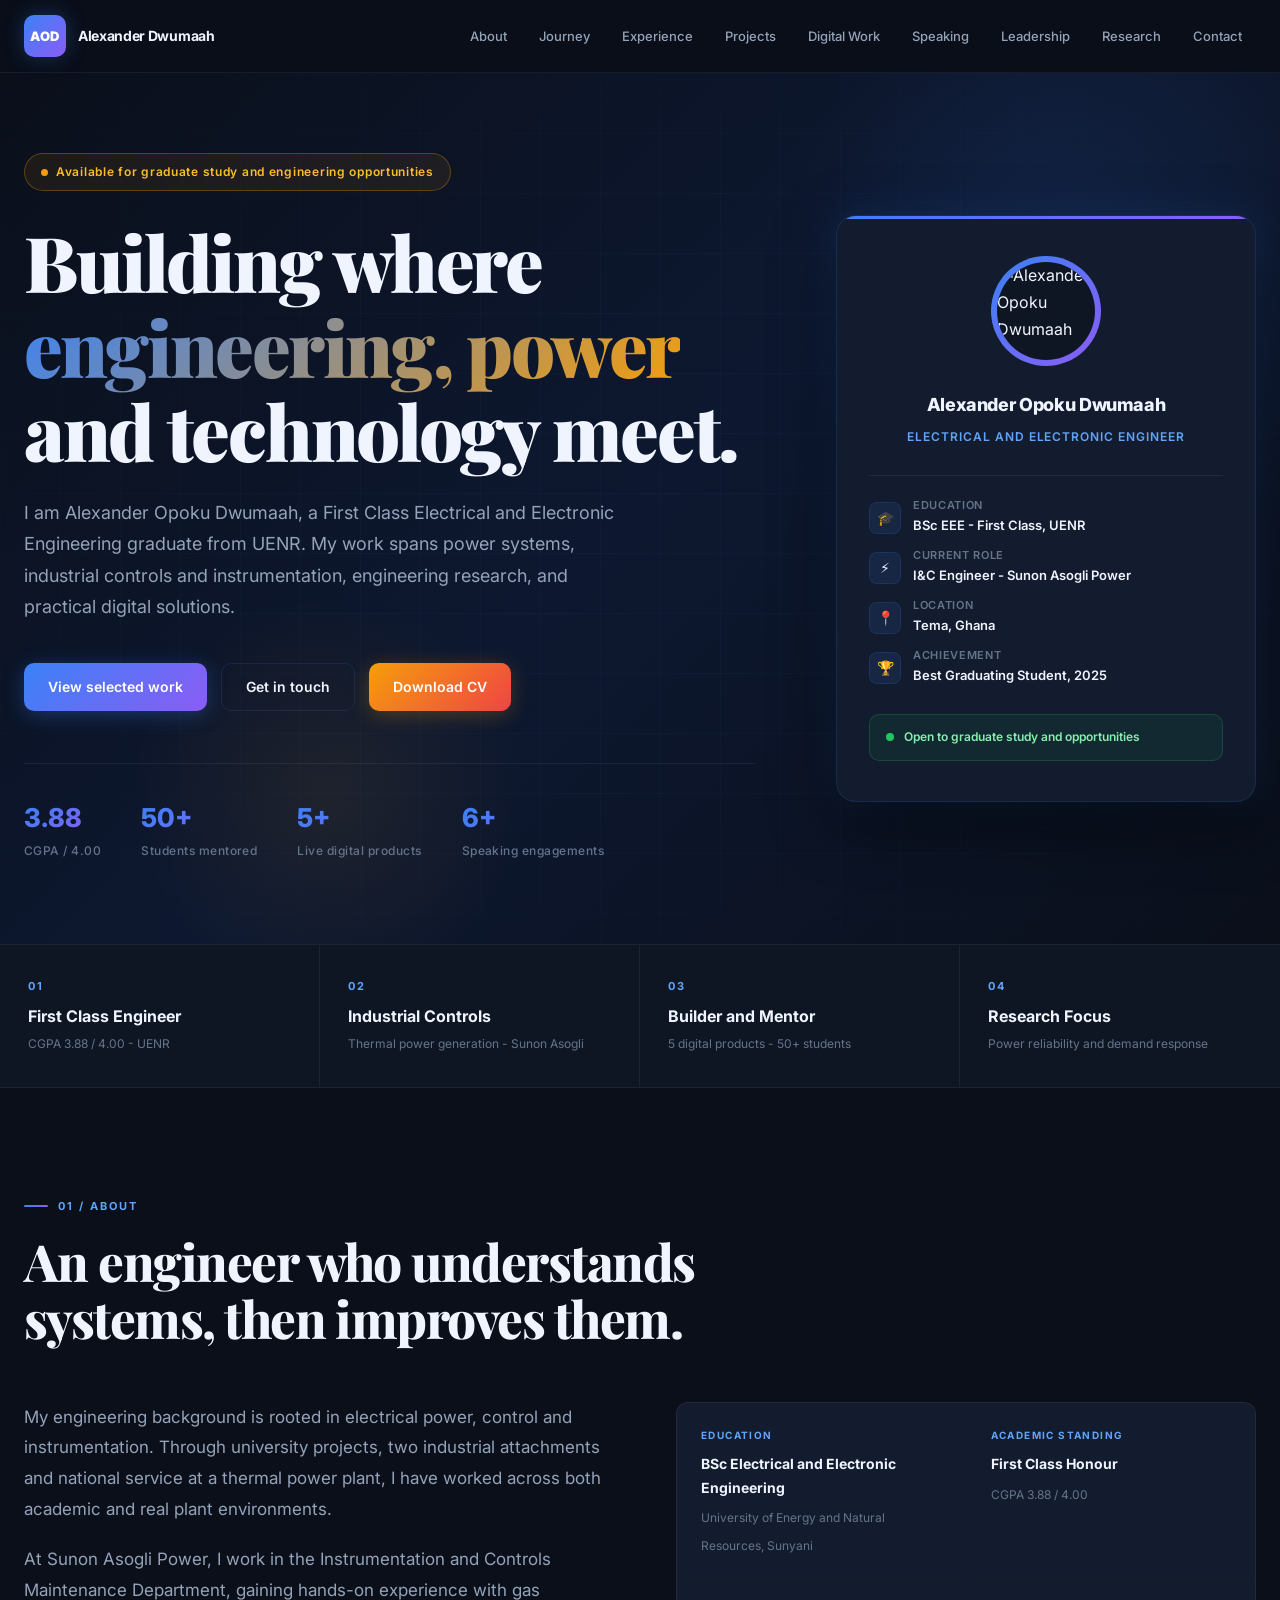
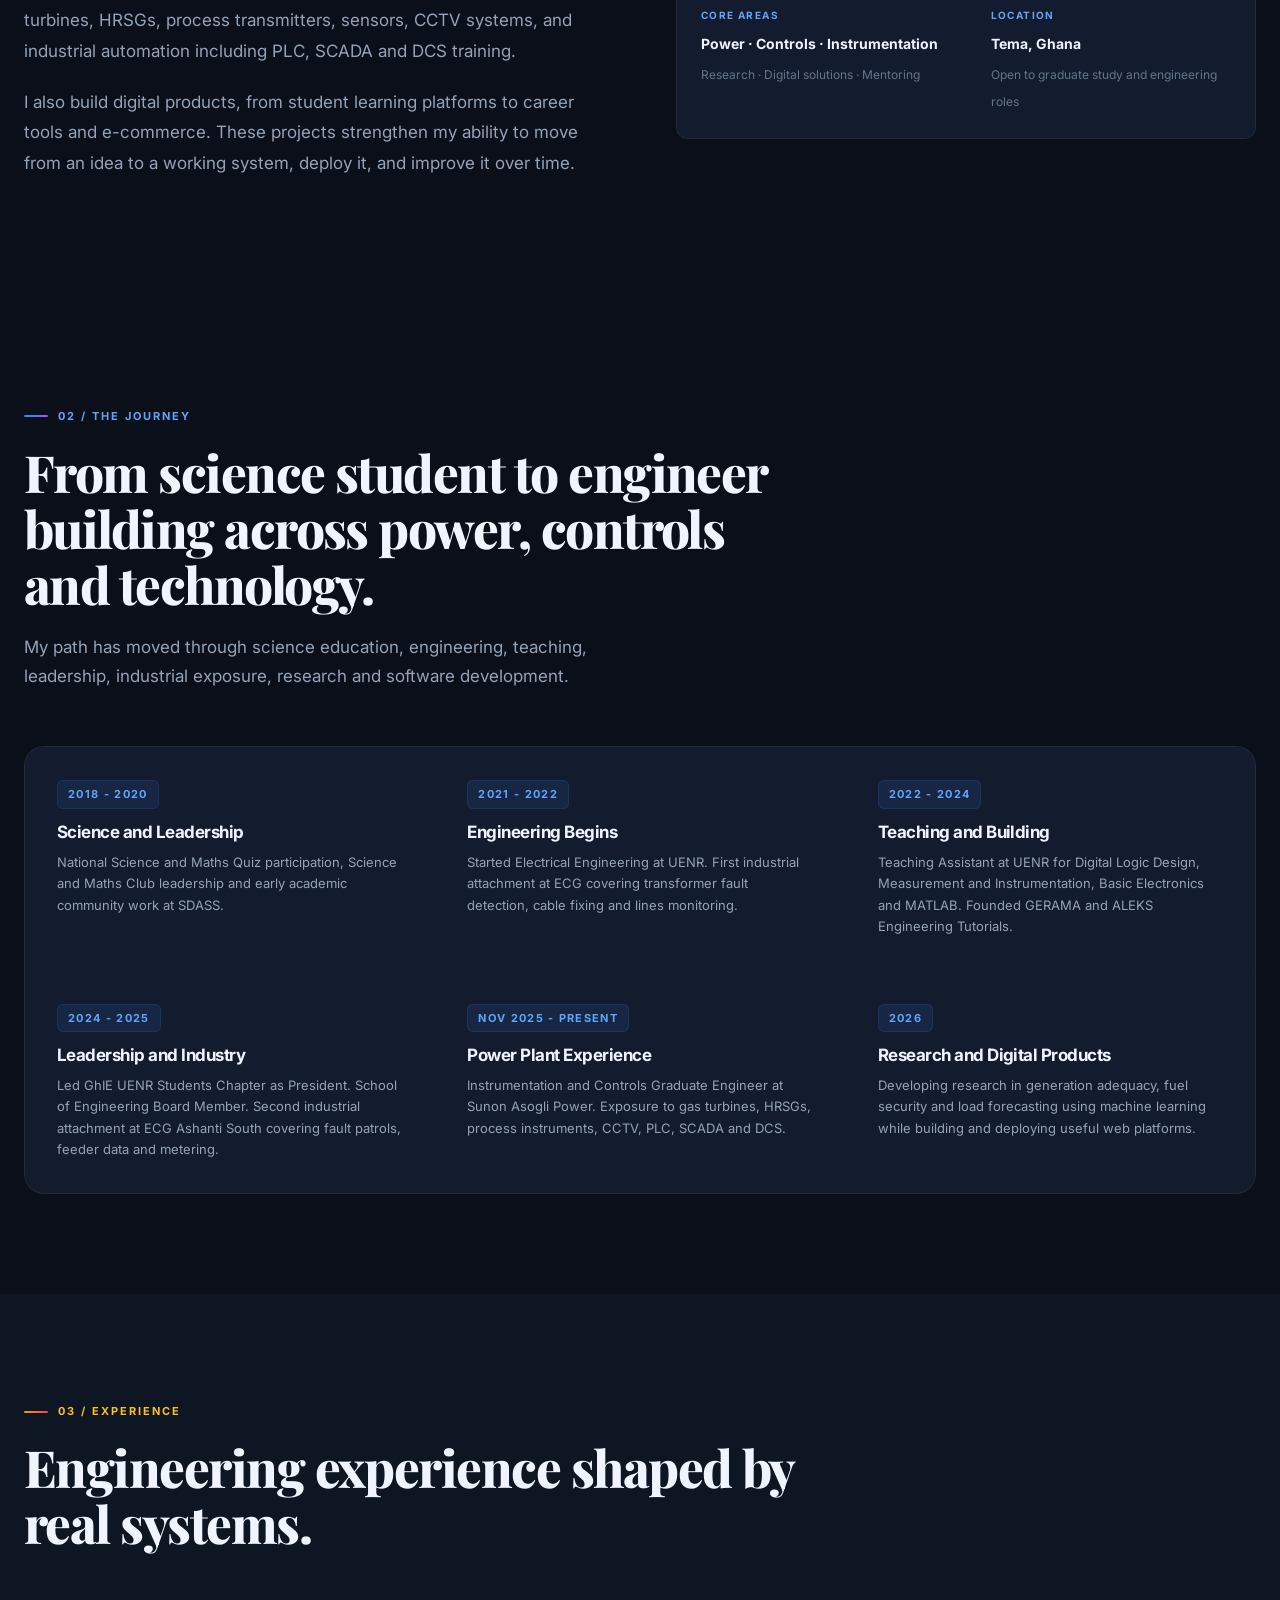
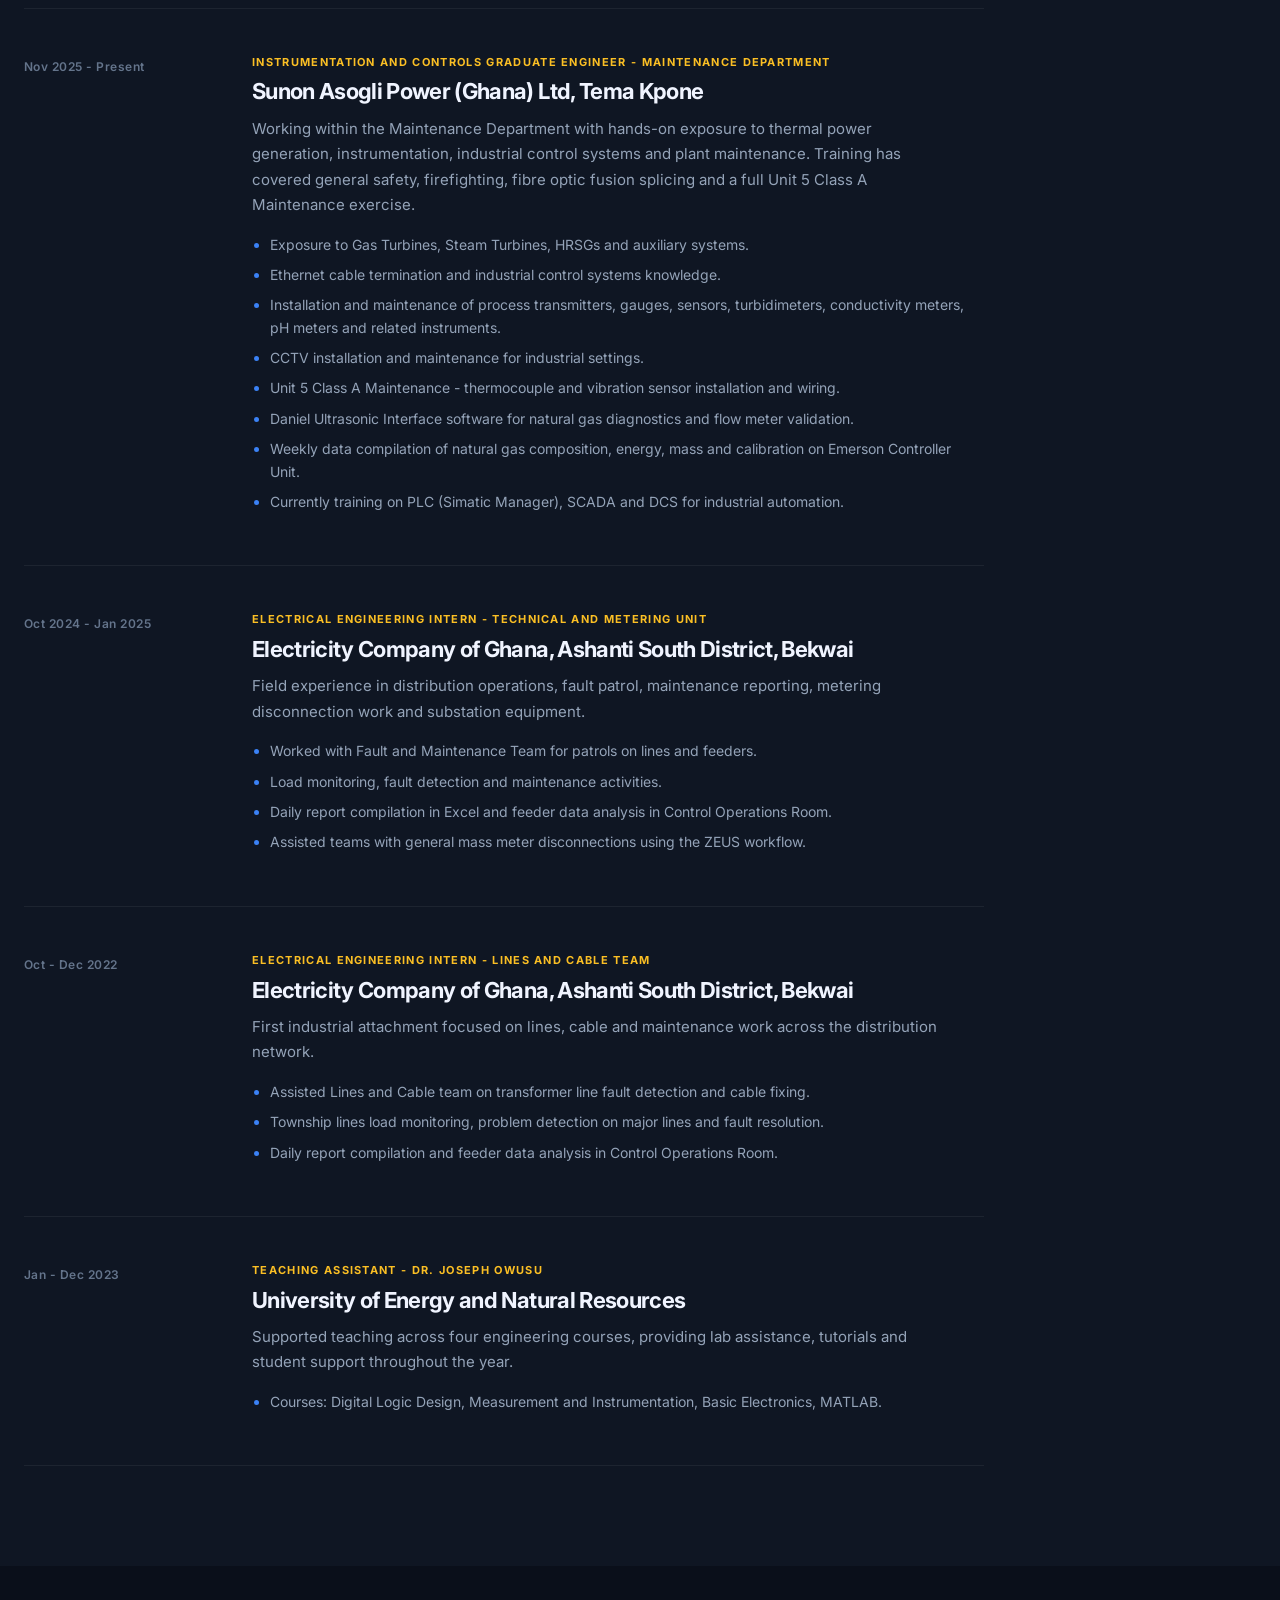
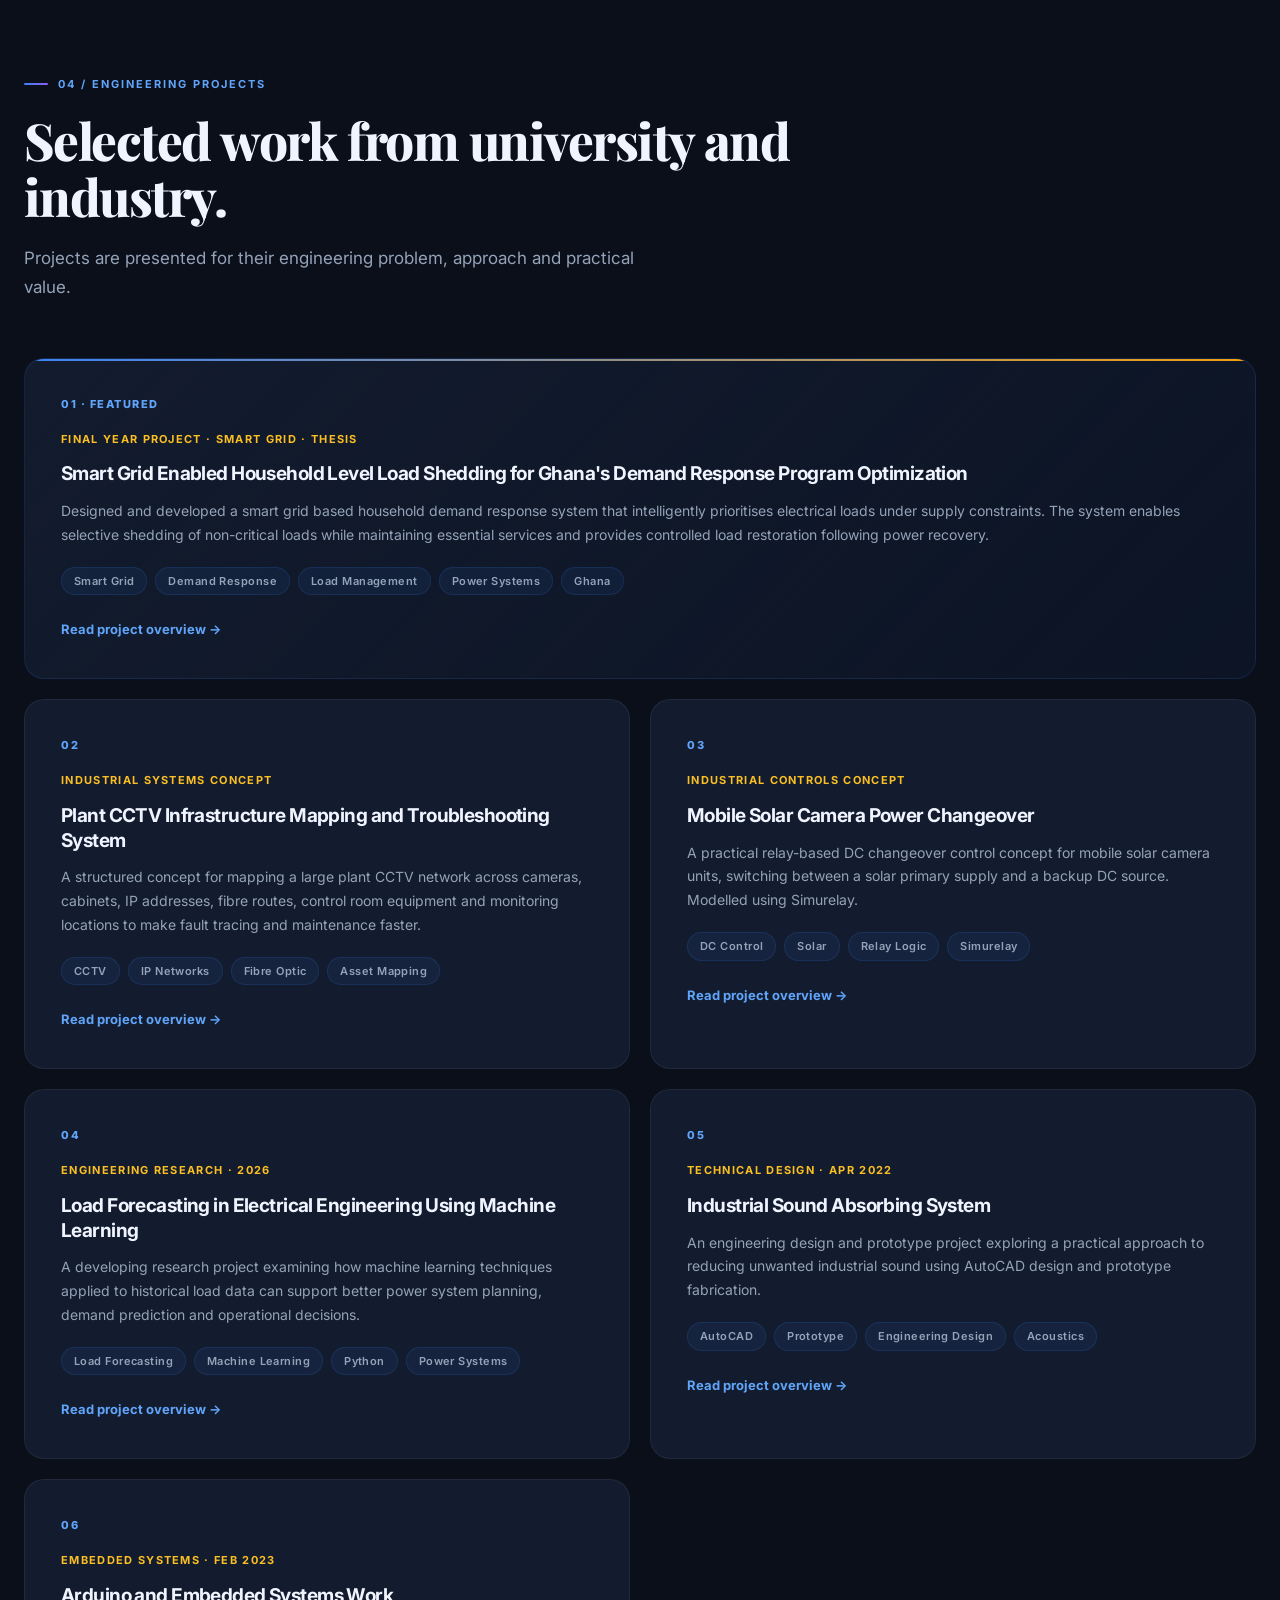
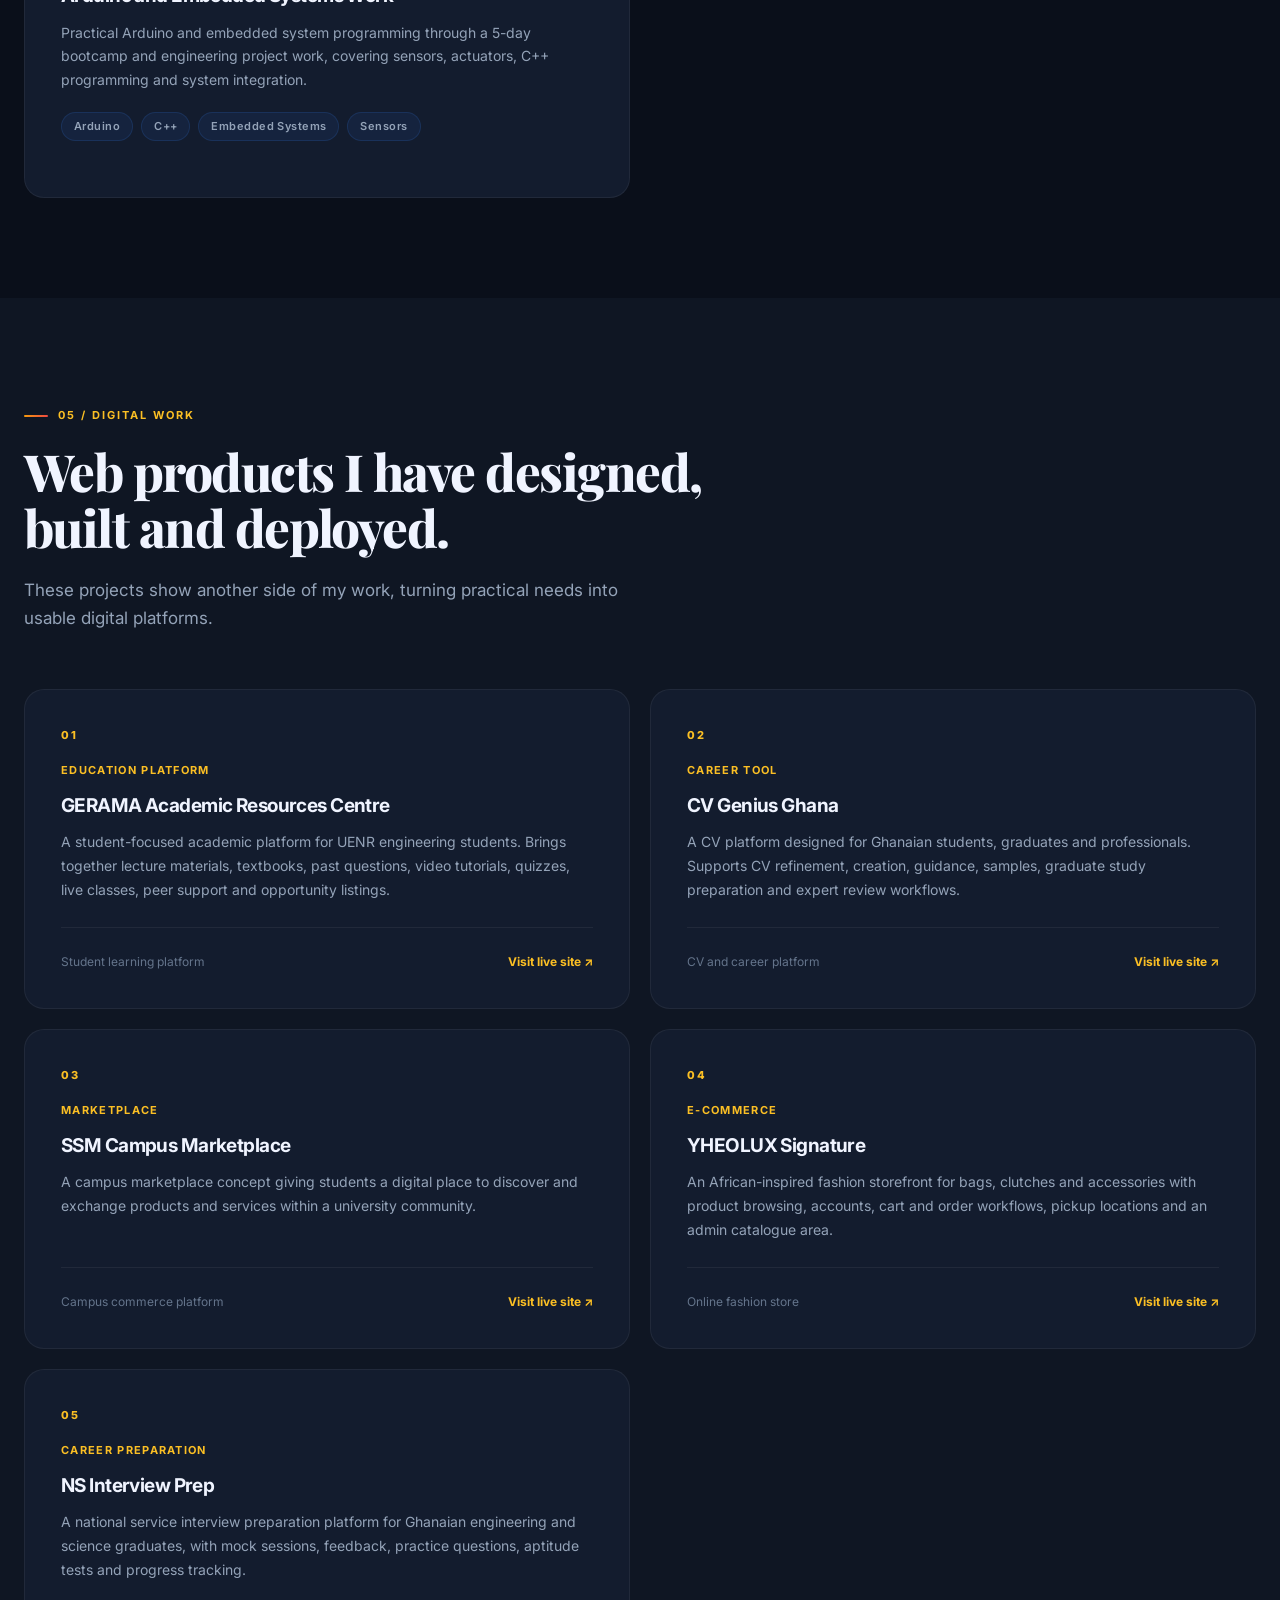
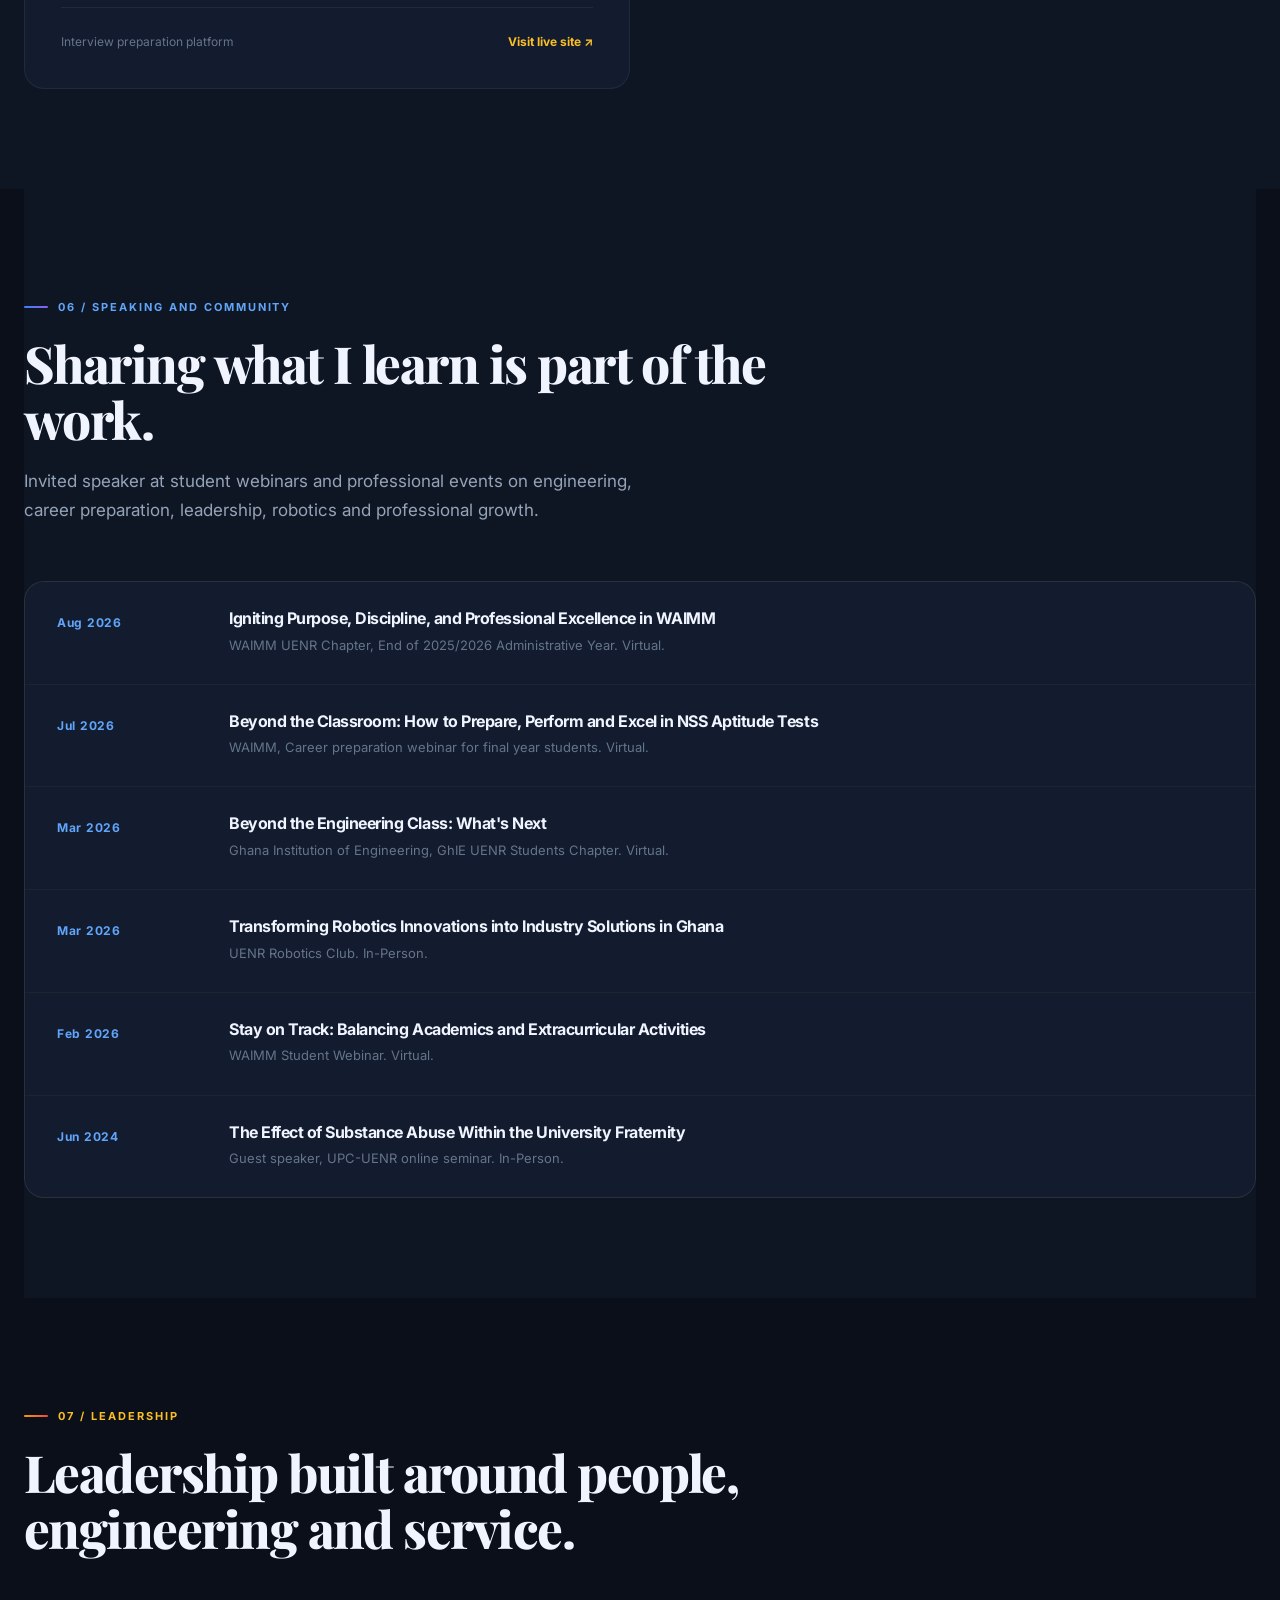
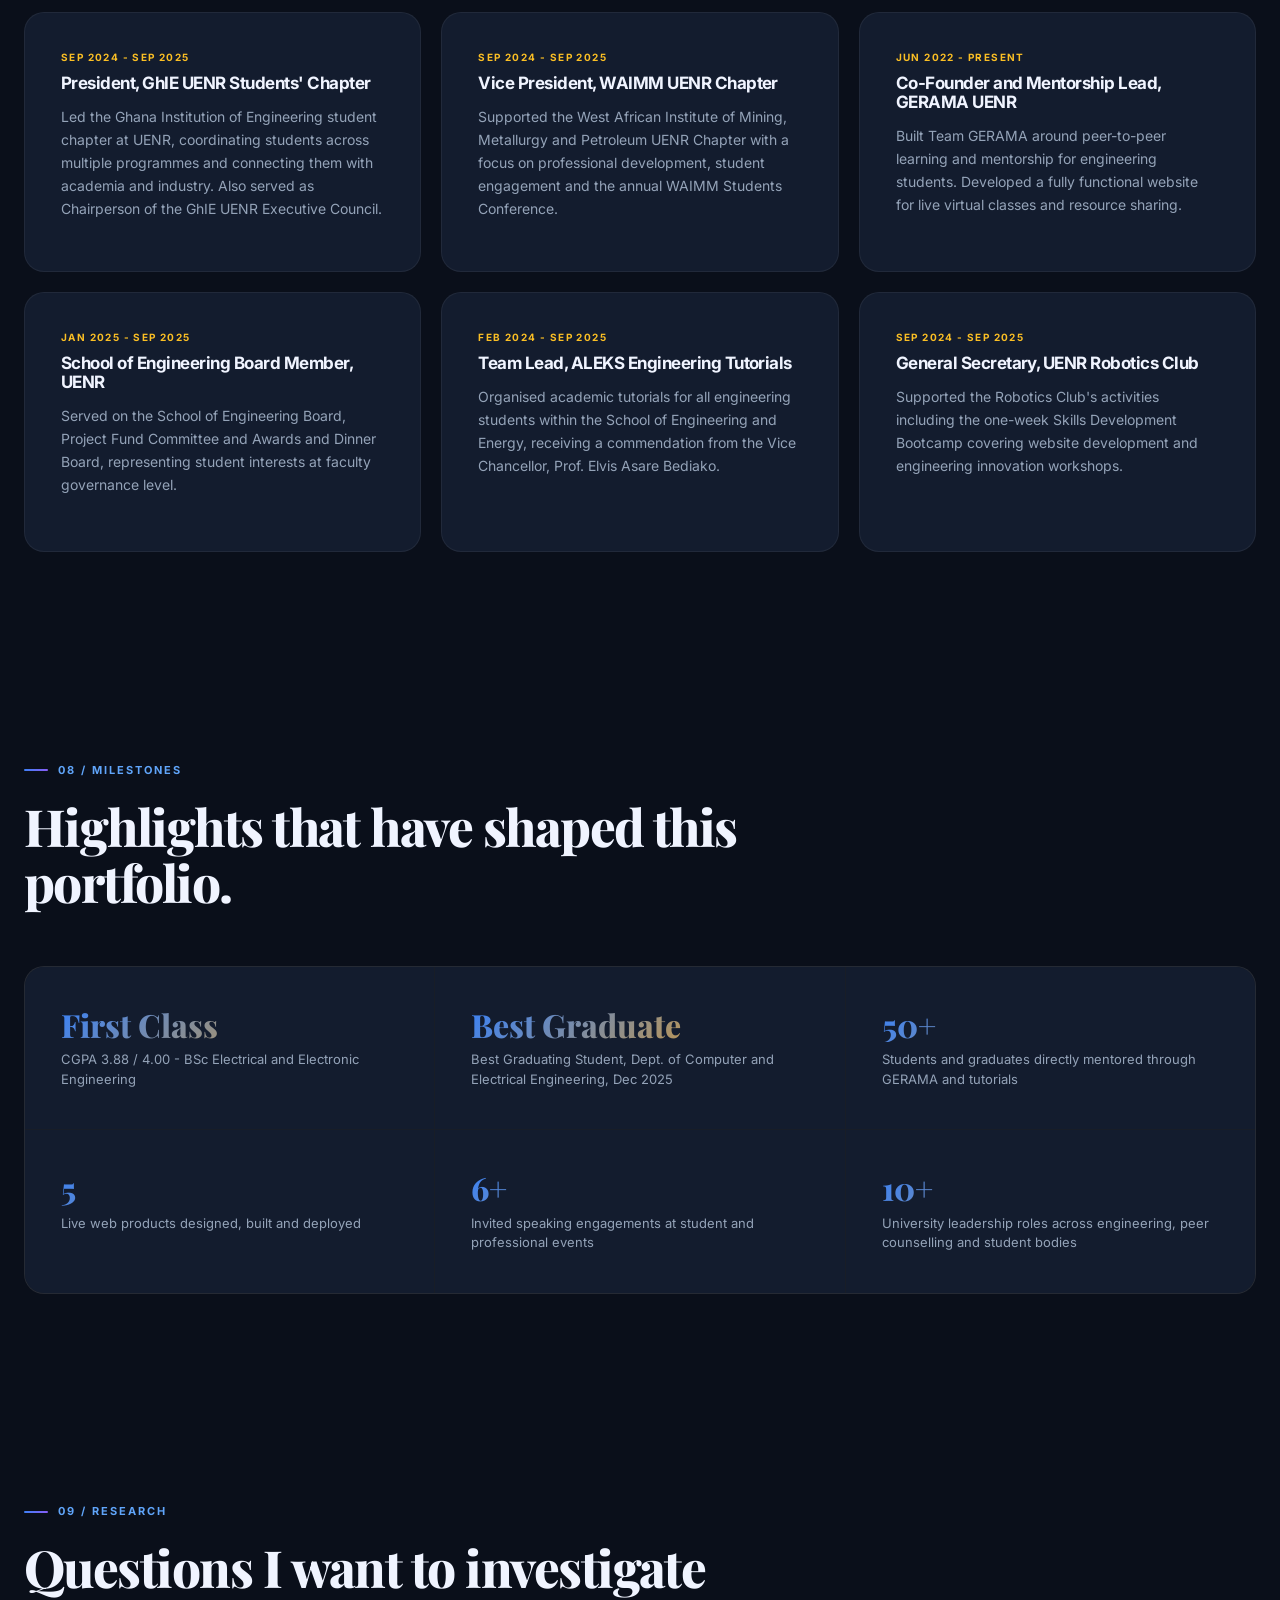
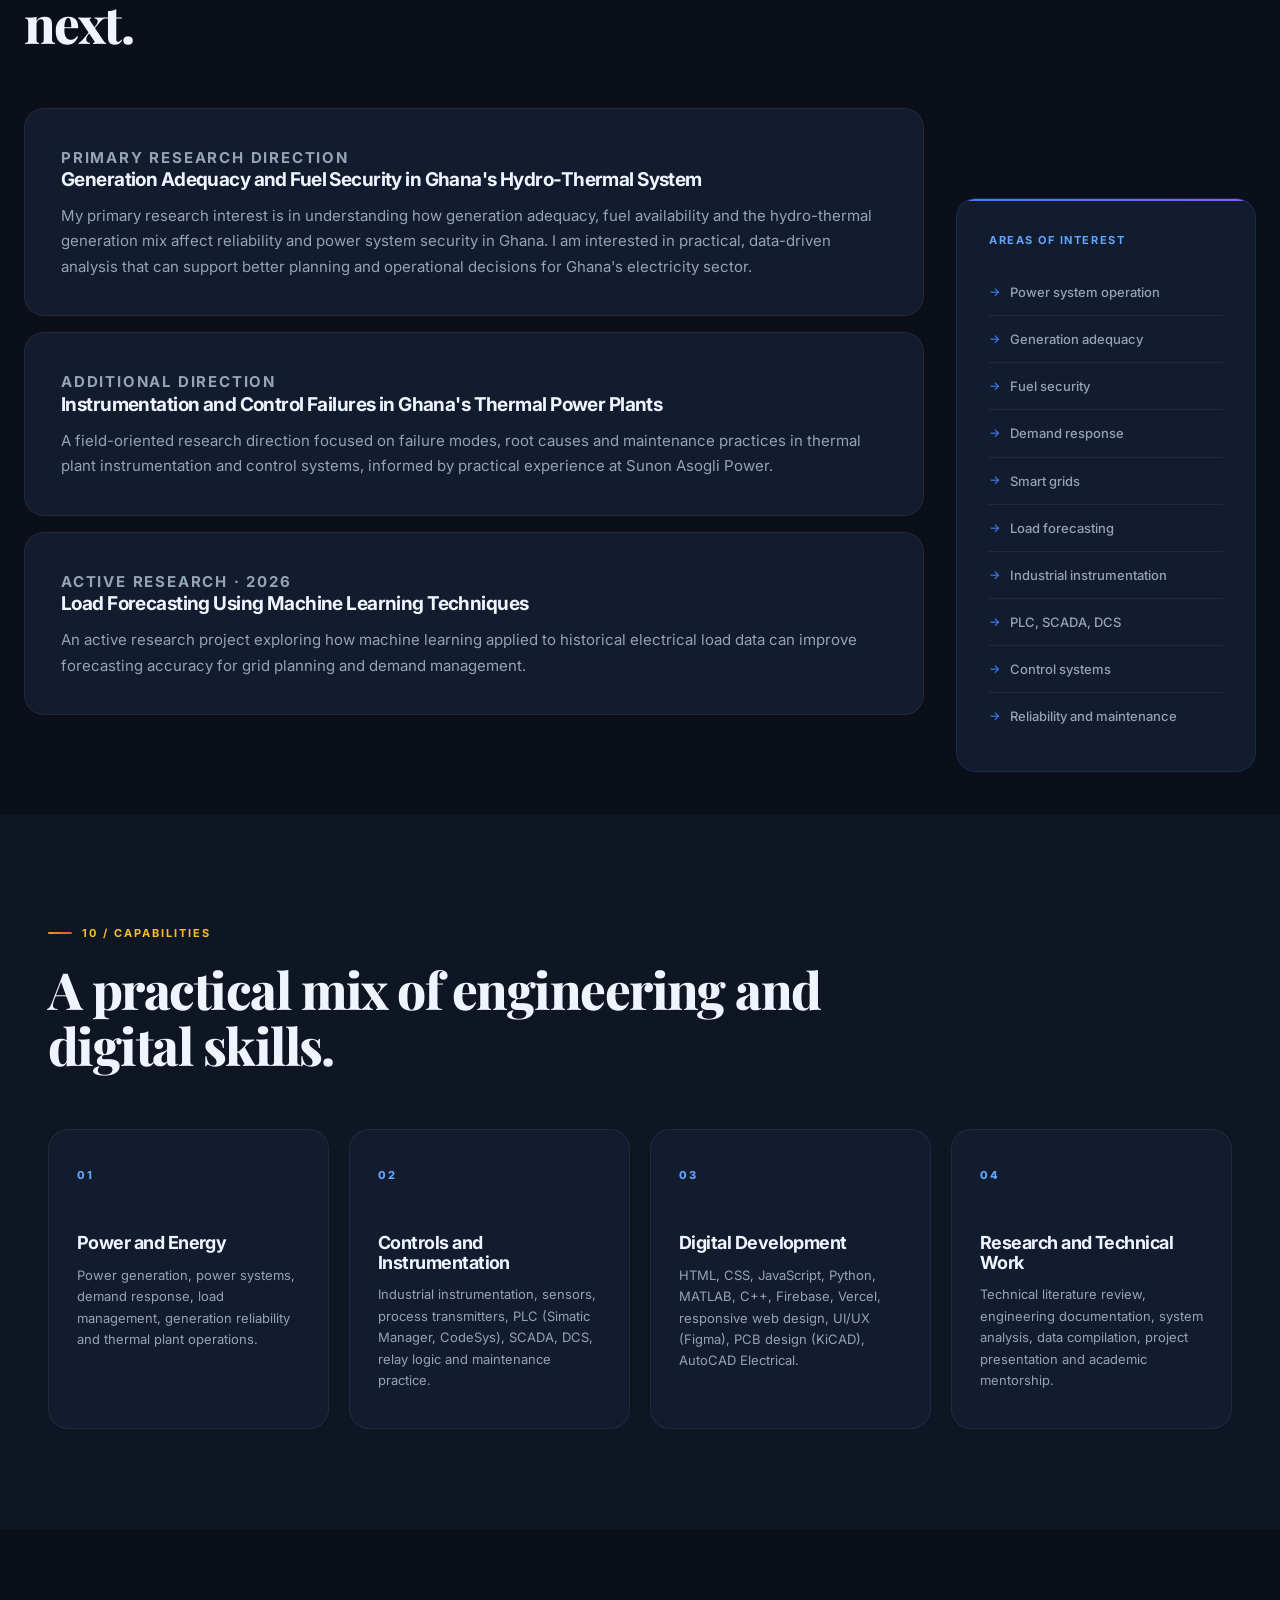
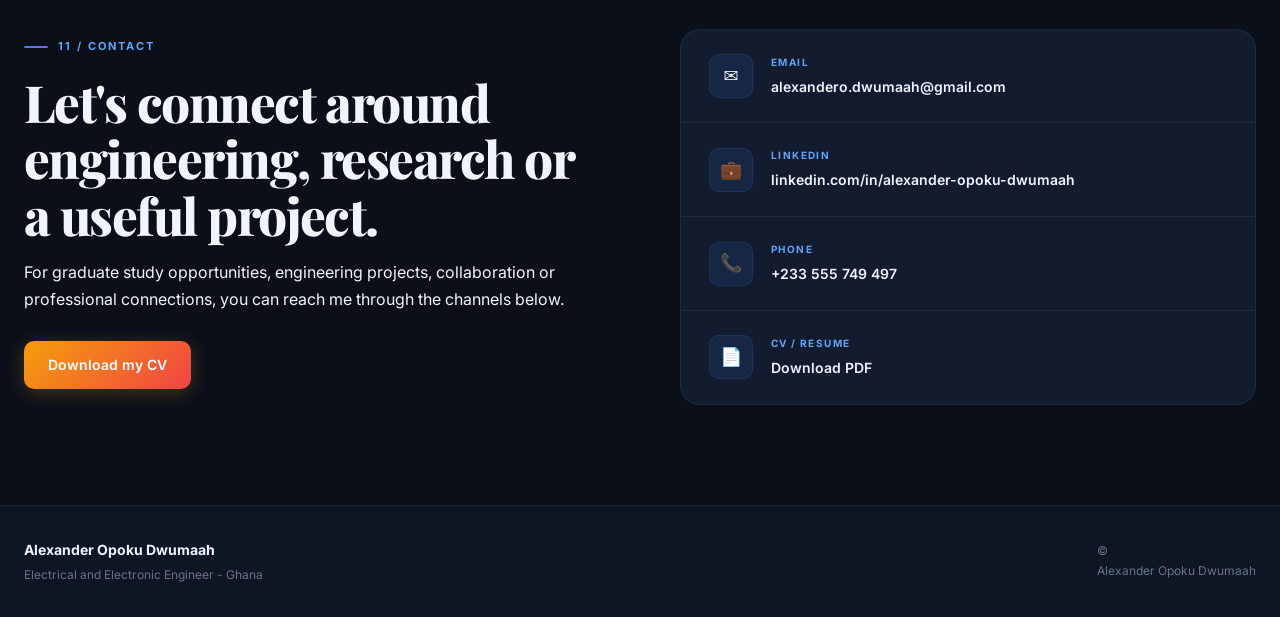
==== commit f54e103f: "Firestore integration: admin writes live, portfolio reads live from Firestore" ====
--- a/index.html
+++ b/index.html
@@ -527,7 +527,7 @@
         <p class="section-intro">Invited speaker at student webinars and professional events on engineering, career preparation, leadership, robotics and professional growth.</p>
       </div>
 
-      <div class="talk-list">
+      <div class="talk-list" id="talkList">
         <article>
           <span>Aug 2026</span>
           <div>
@@ -632,7 +632,7 @@
         <p class="eyebrow">08 / Milestones</p>
         <h2>Highlights that have shaped this portfolio.</h2>
       </div>
-      <div class="milestone-grid">
+      <div class="milestone-grid" id="milestoneGrid">
         <div>
           <strong>First Class</strong>
           <span>CGPA 3.88 / 4.00 - BSc Electrical and Electronic Engineering</span>
@@ -809,6 +809,6 @@
     </div>
   </div>
 
-  <script src="script.js"></script>
+  <script type="module" src="script.js"></script>
 </body>
 </html>
